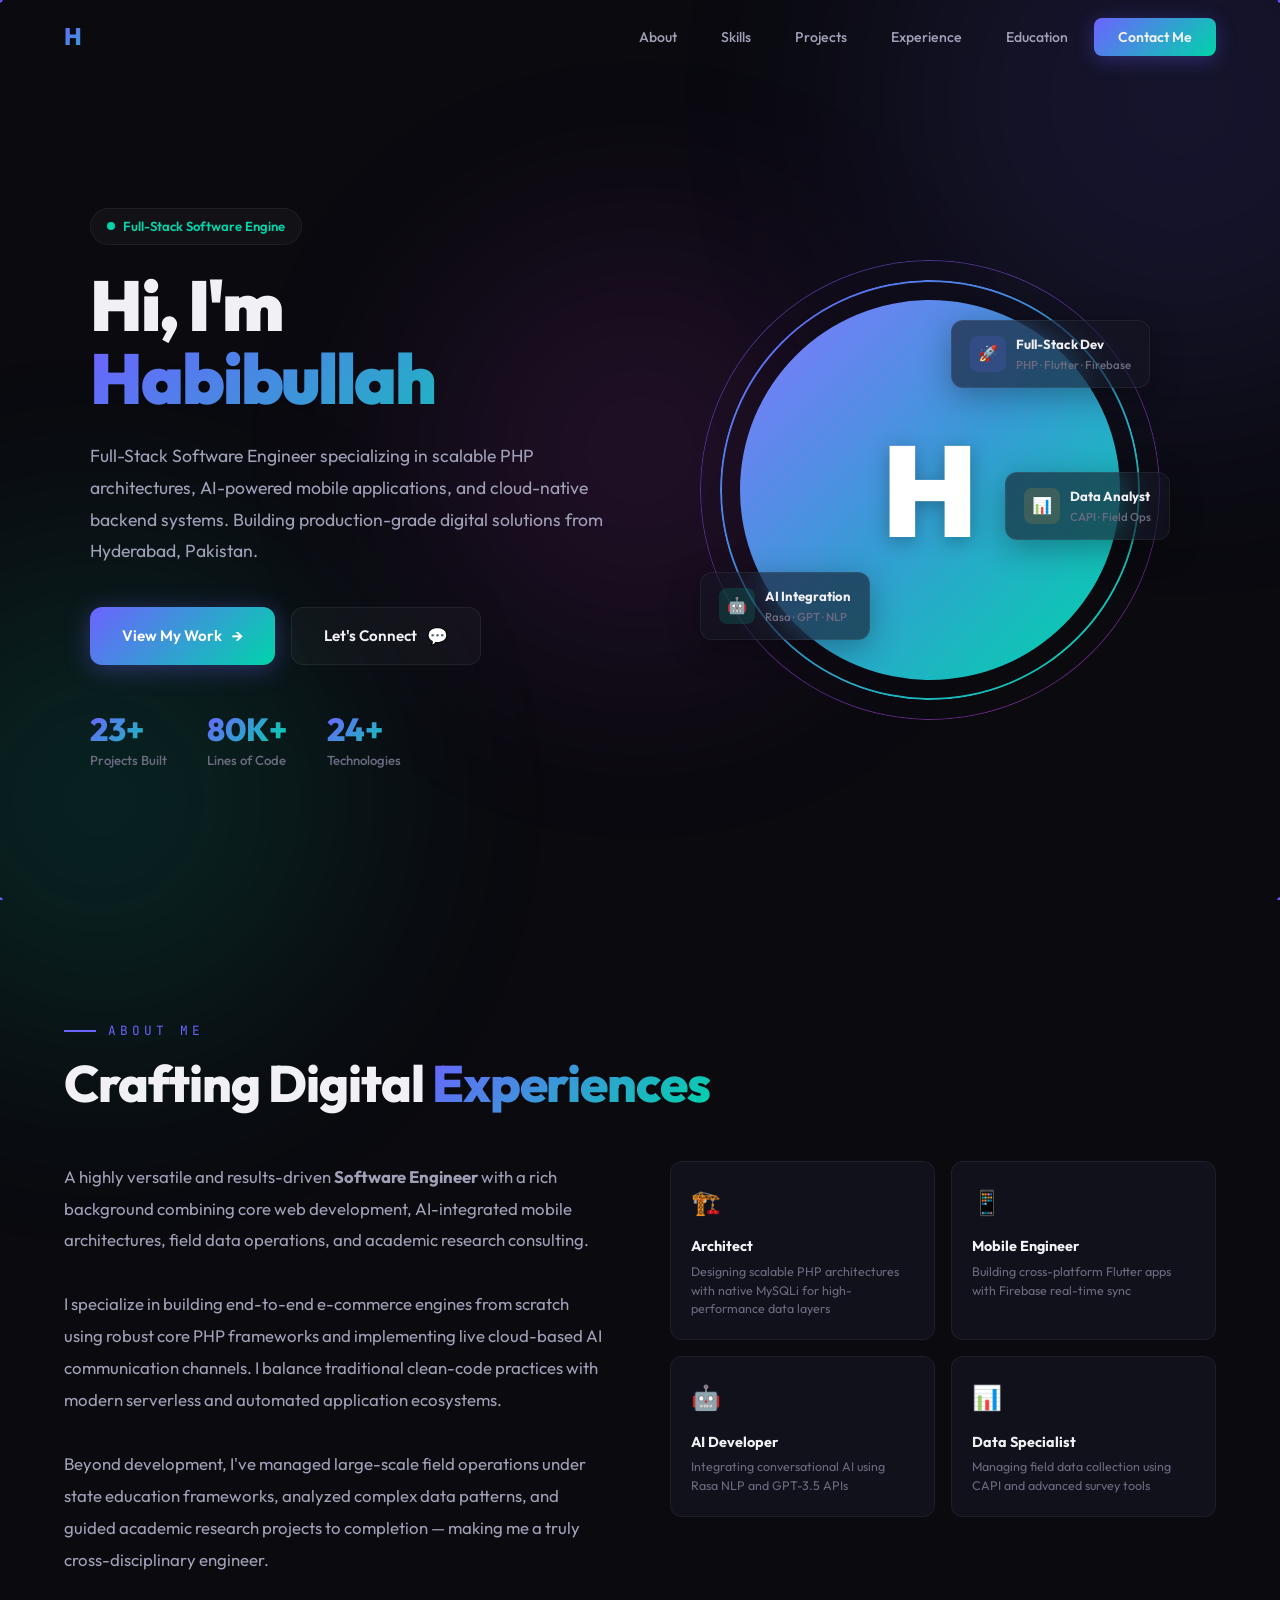
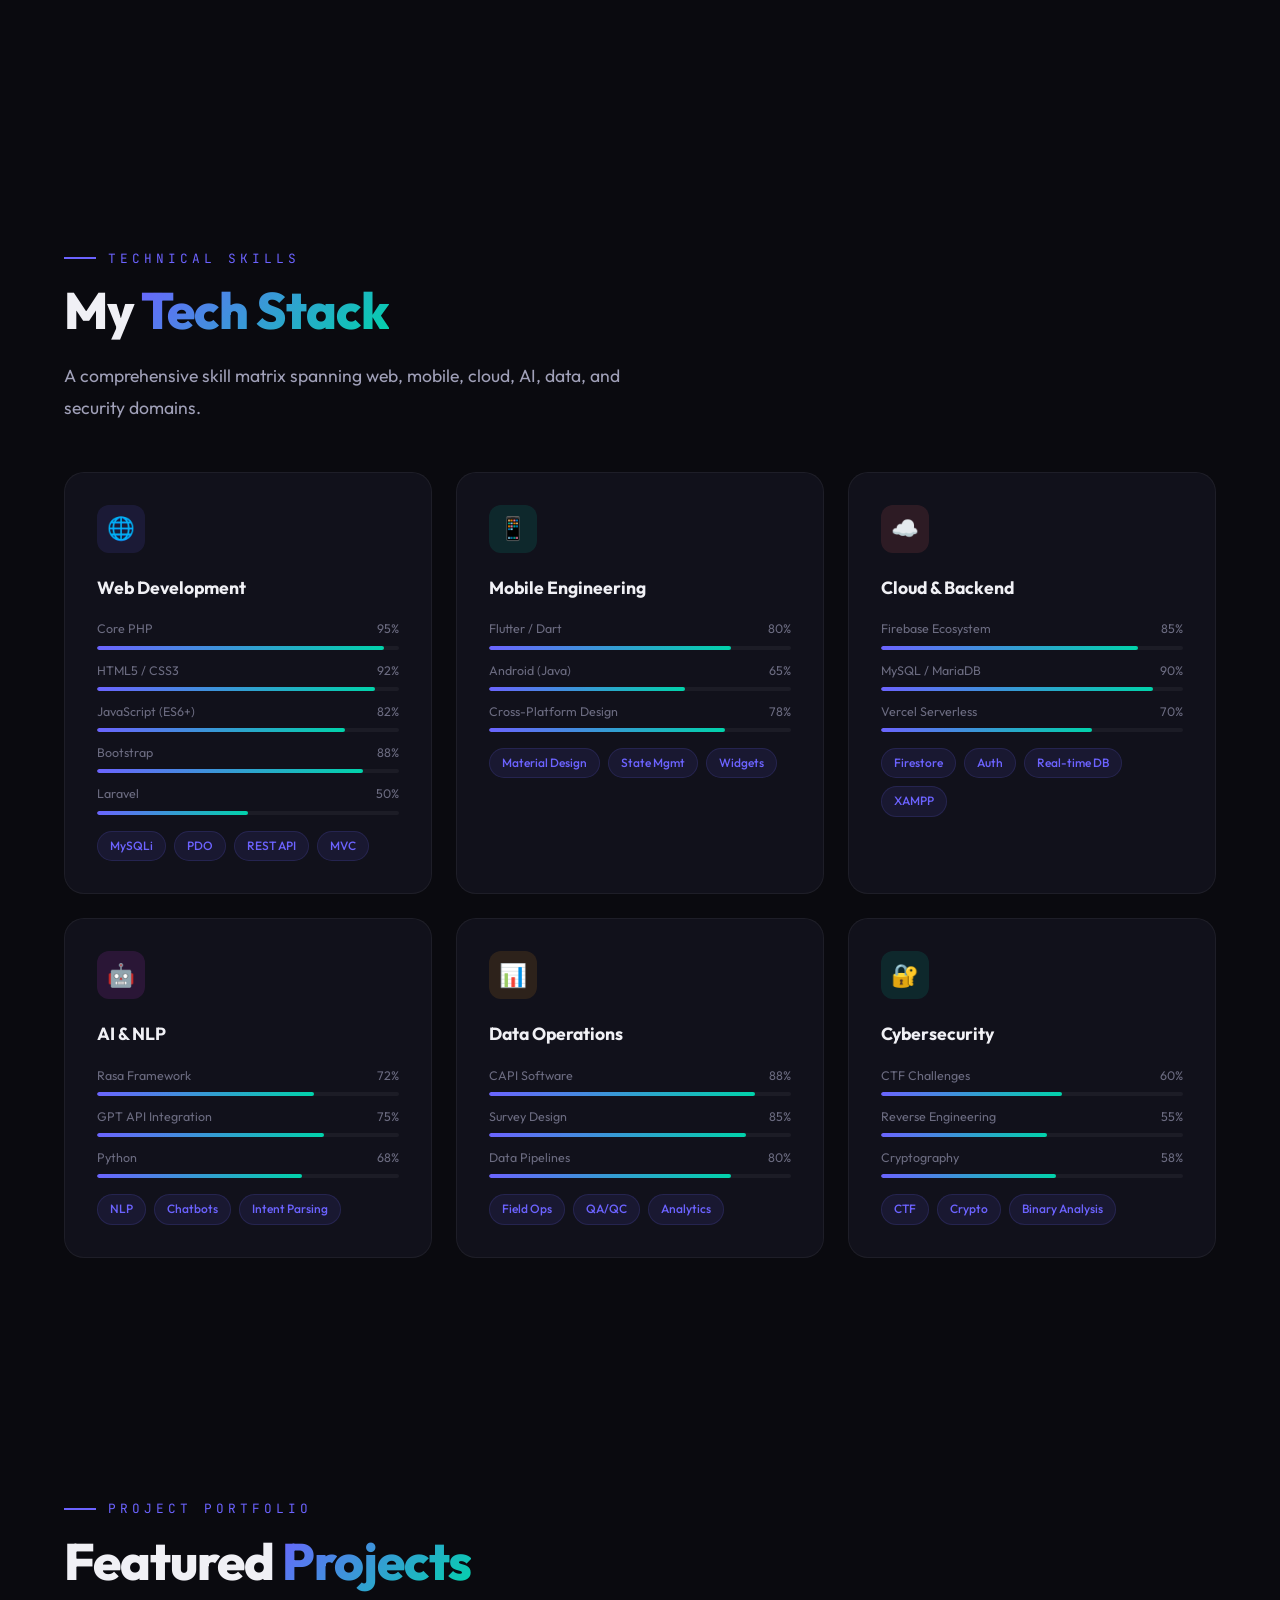
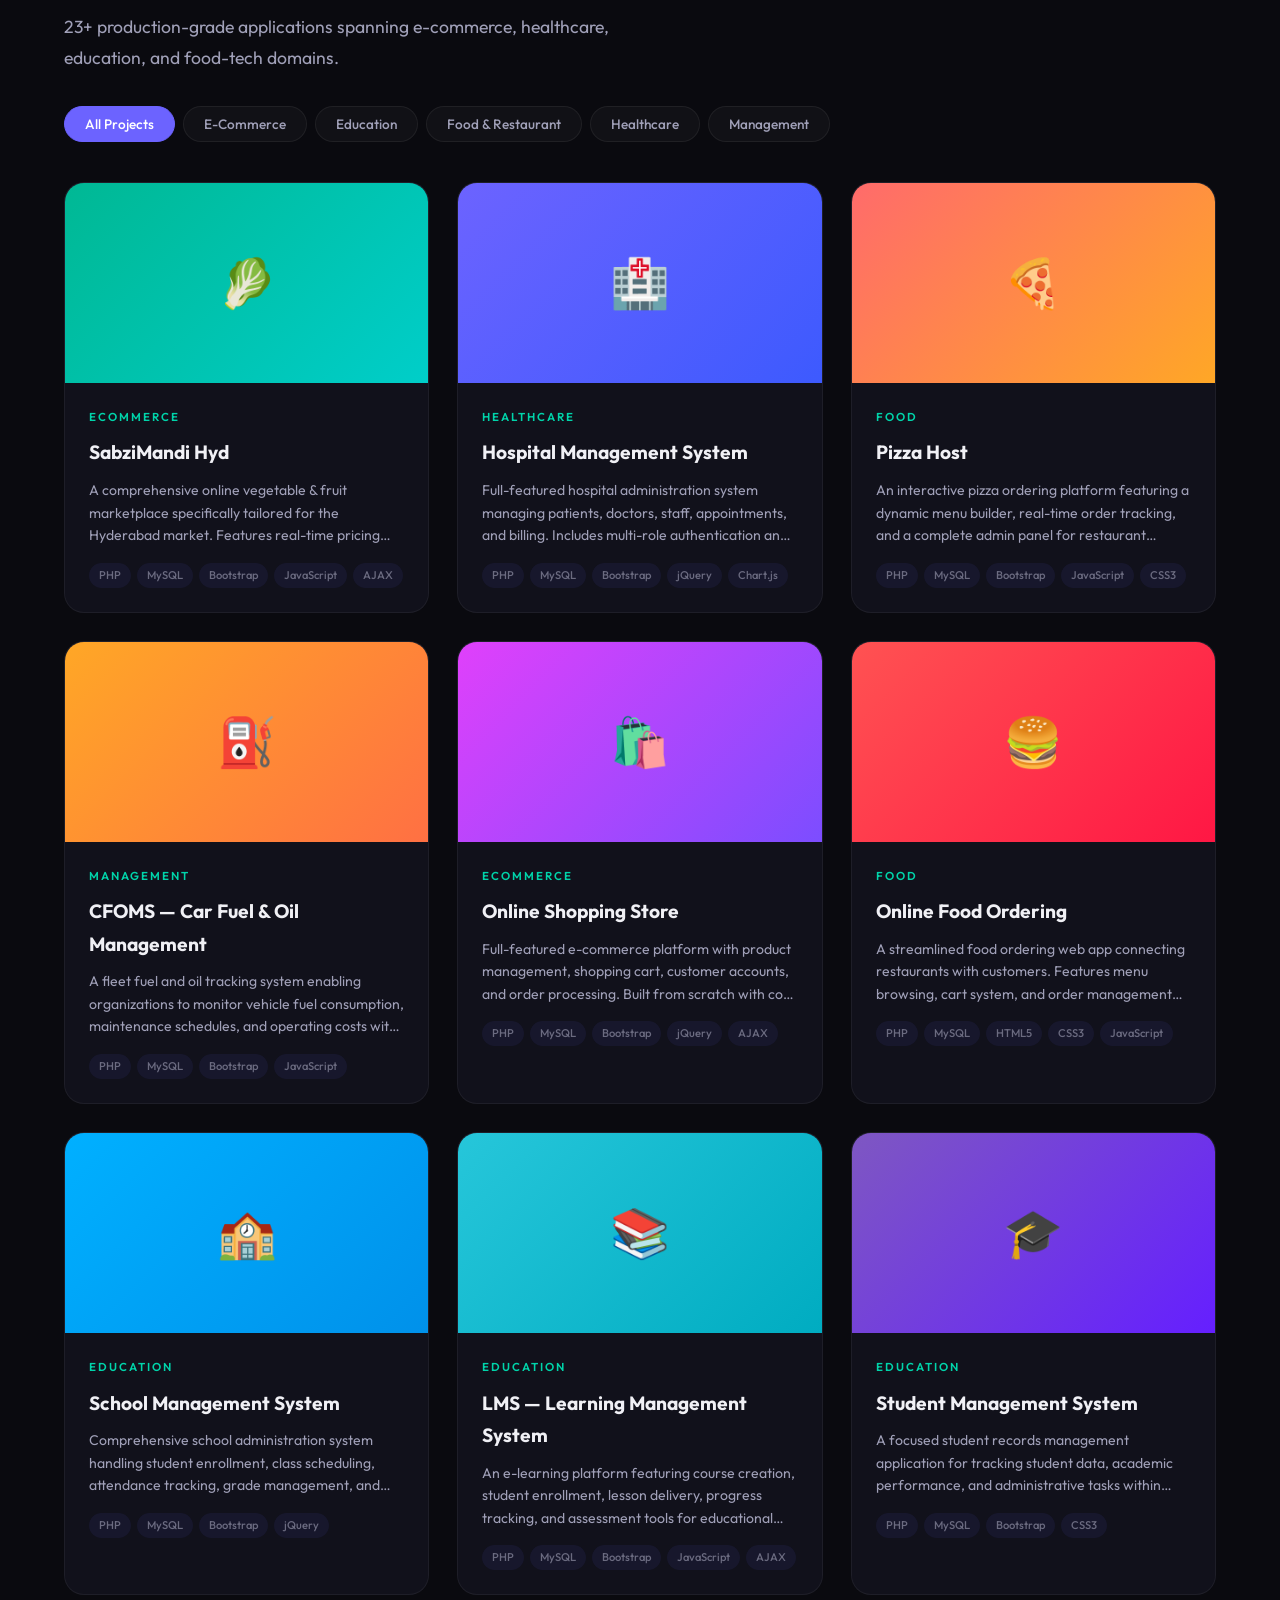
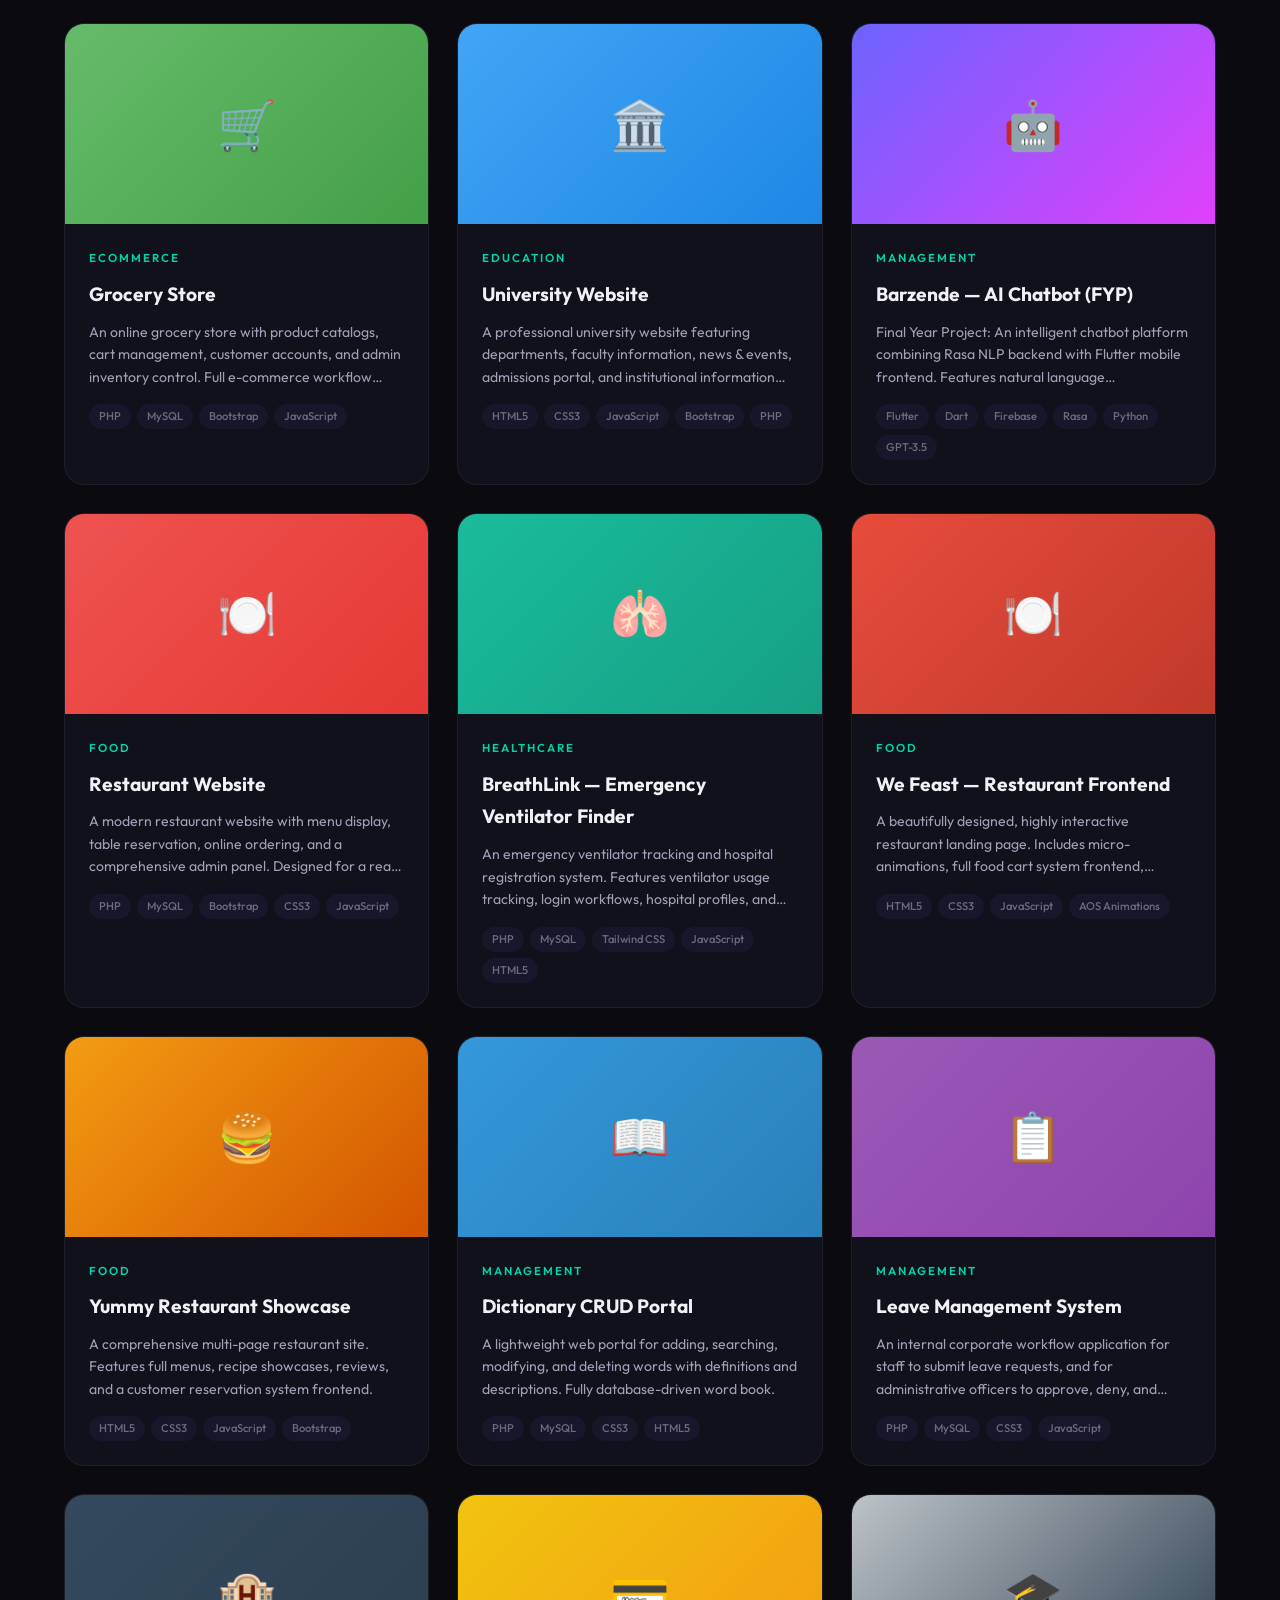
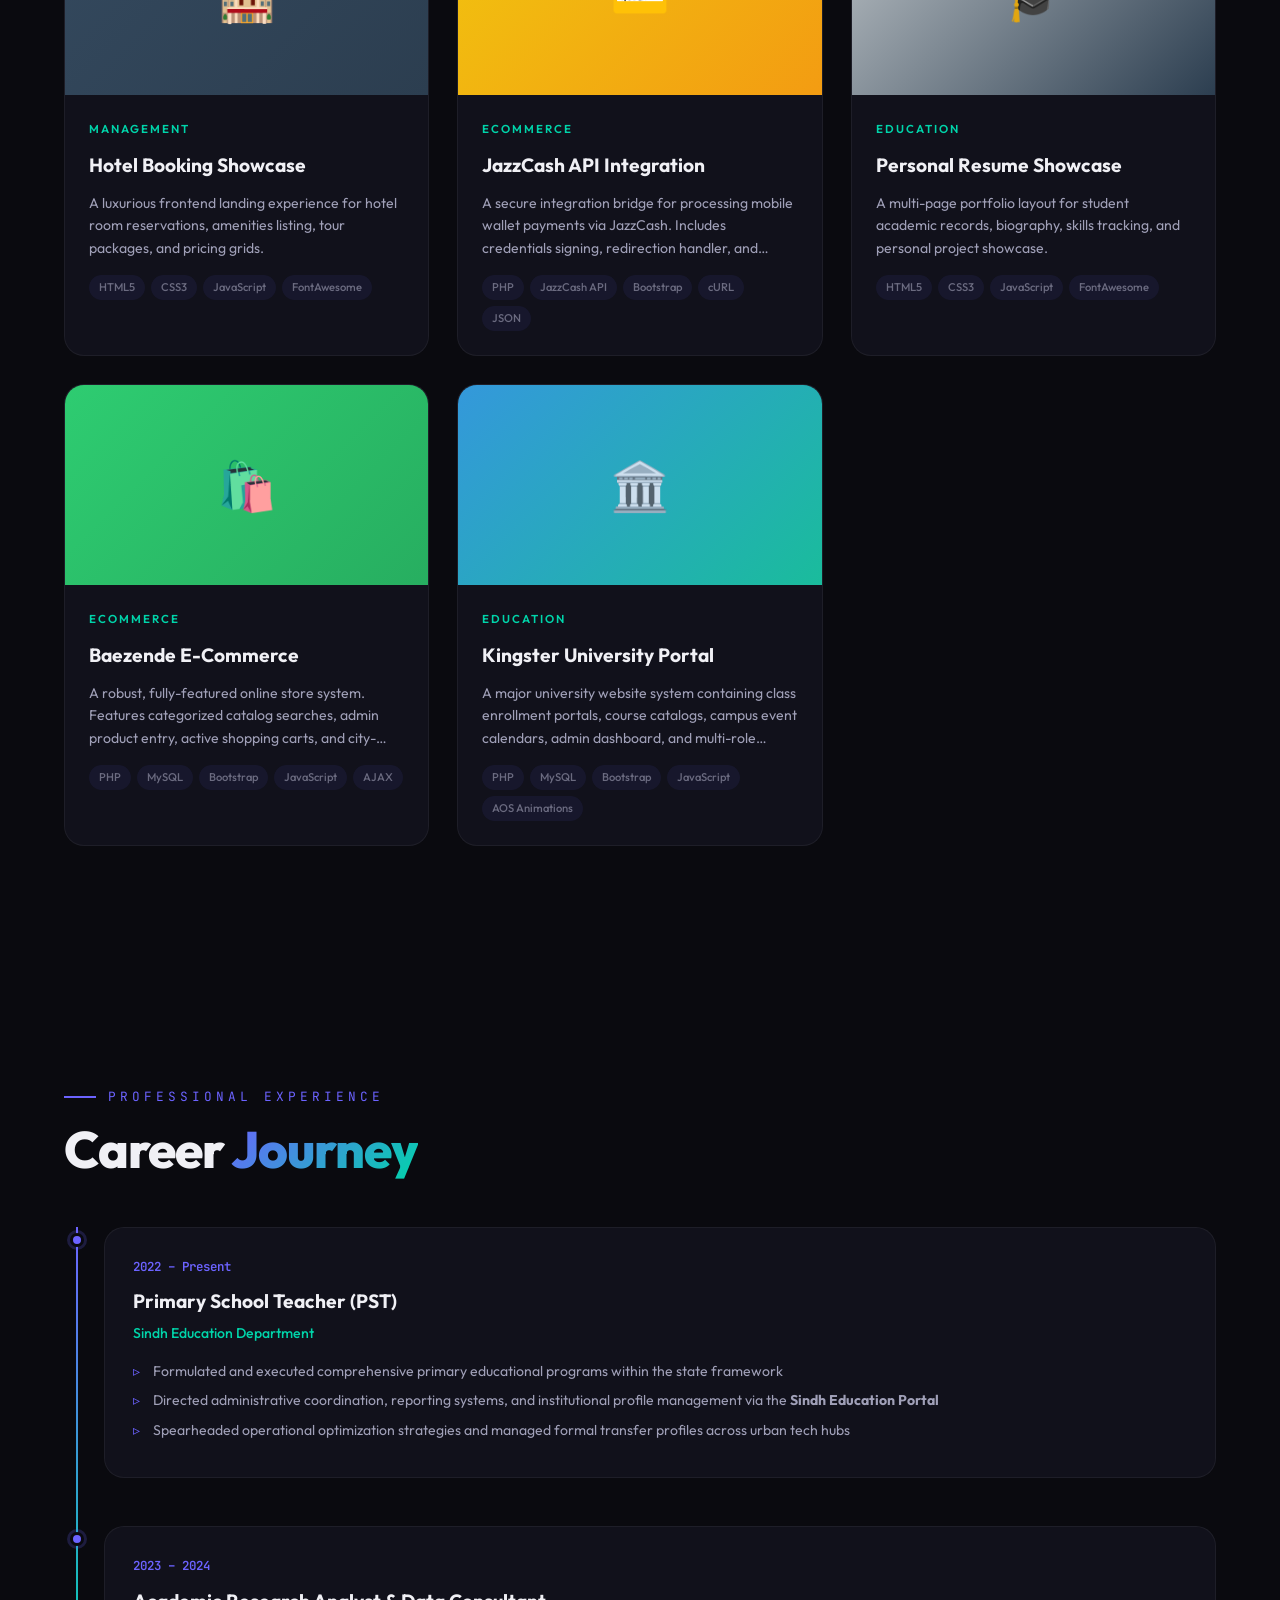
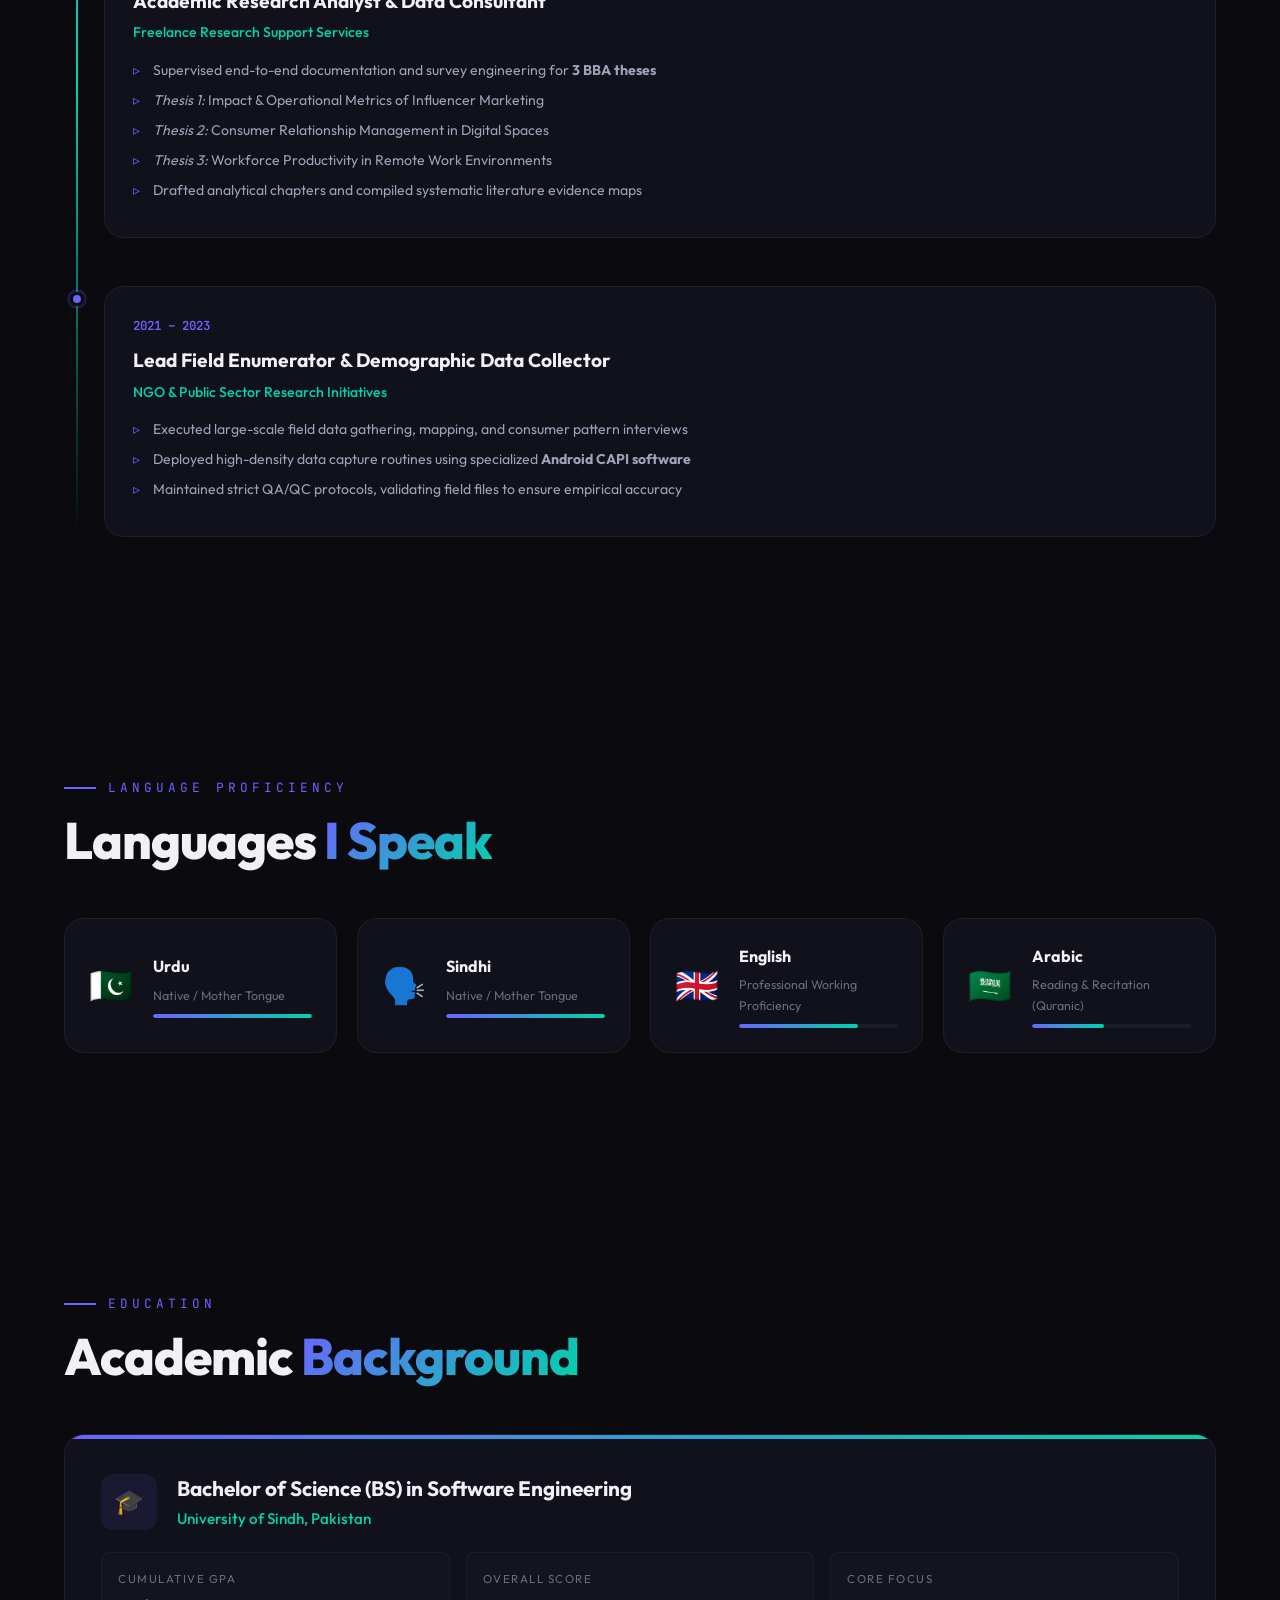
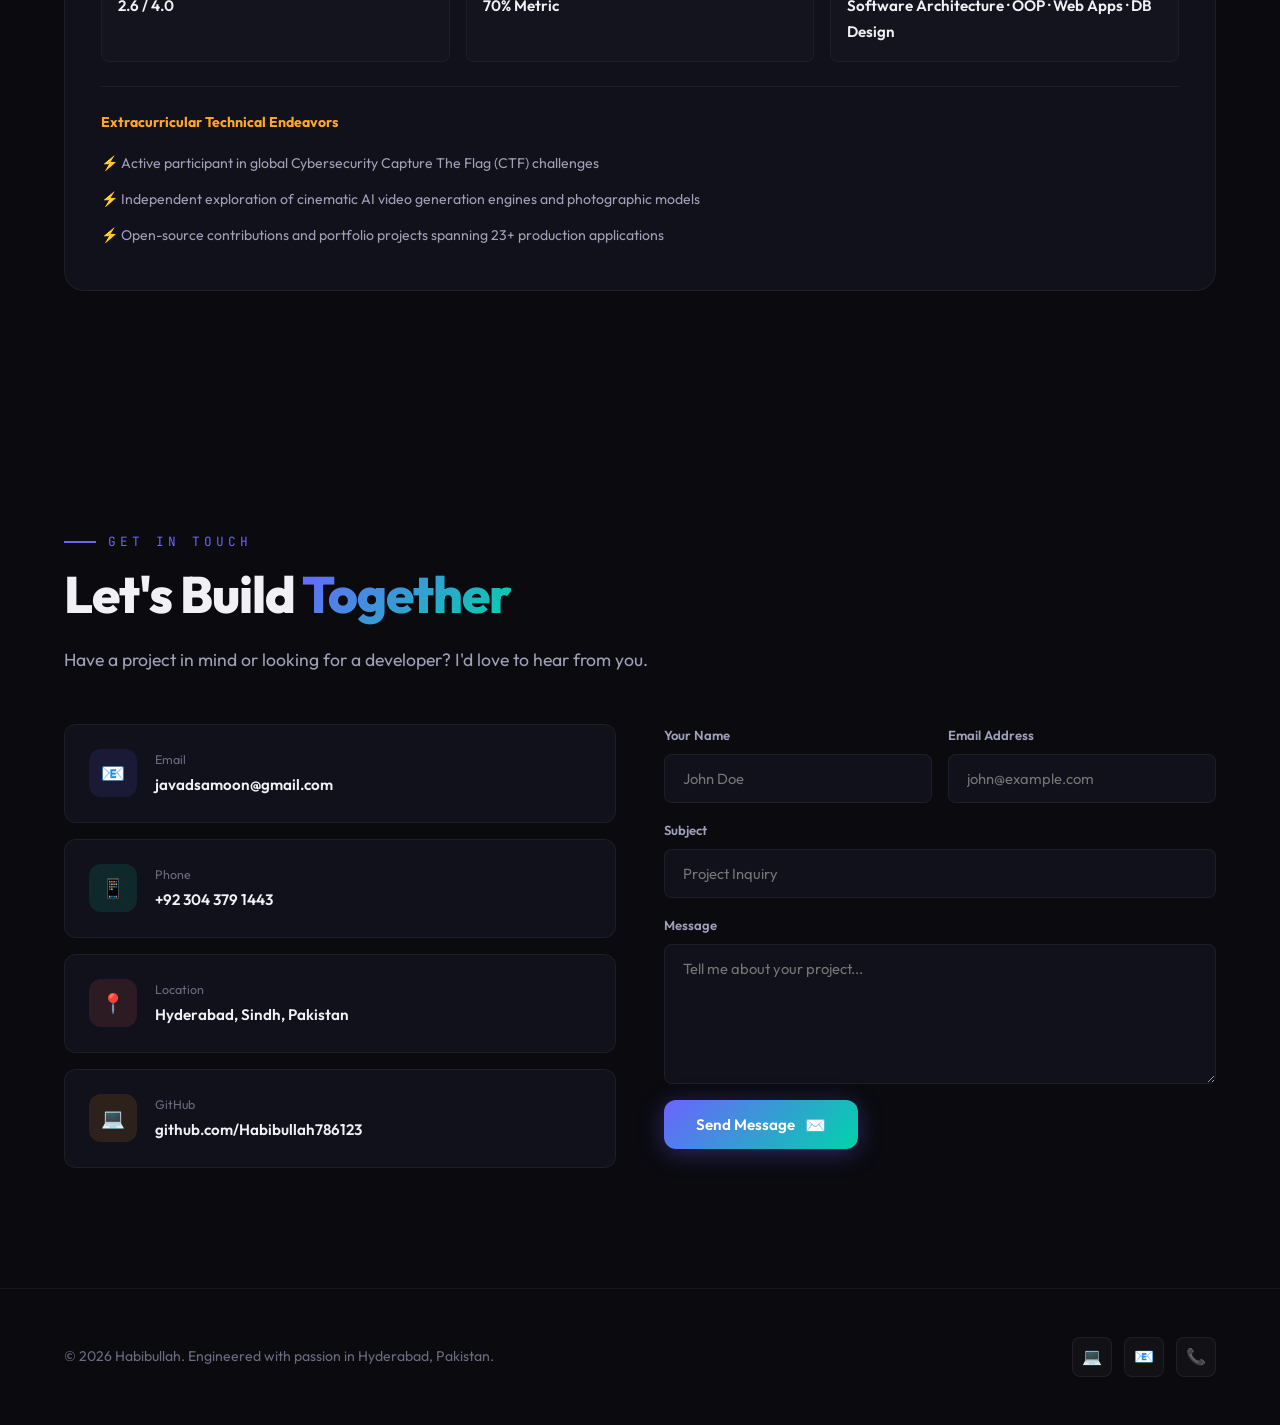
==== index.html @ 5453a405 "Initial commit of interactive developer portfolio website" ====
<!DOCTYPE html>
<html lang="en">
<head>
    <meta charset="UTF-8">
    <meta name="viewport" content="width=device-width, initial-scale=1.0">
    <meta name="description" content="Habibullah — Full-Stack Software Engineer, AI Mobile Developer, and Data Operations Specialist. Portfolio showcasing 23+ production projects.">
    <title>Habibullah — Full-Stack Software Engineer & AI Developer</title>
    <link rel="stylesheet" href="style.css">
    <link rel="icon" type="image/svg+xml" href="data:image/svg+xml,<svg xmlns='http://www.w3.org/2000/svg' viewBox='0 0 100 100'><text y='.9em' font-size='90'>⚡</text></svg>">
</head>
<body>

<!-- ── Background Effects ── -->
<canvas id="particles-canvas"></canvas>
<div class="bg-gradient-orb orb-1"></div>
<div class="bg-gradient-orb orb-2"></div>
<div class="bg-gradient-orb orb-3"></div>

<!-- ── Navigation ── -->
<nav class="navbar" id="navbar">
  <div class="container">
    <a href="#hero" class="nav-logo">H<span>.dev</span></a>
    <ul class="nav-links" id="navLinks">
      <li><a href="#about" class="active">About</a></li>
      <li><a href="#skills">Skills</a></li>
      <li><a href="#projects">Projects</a></li>
      <li><a href="#experience">Experience</a></li>
      <li><a href="#education">Education</a></li>
      <li><a href="#contact" class="nav-cta">Contact Me</a></li>
    </ul>
    <div class="nav-toggle" id="navToggle" aria-label="Toggle navigation">
      <span></span><span></span><span></span>
    </div>
  </div>
</nav>

<!-- ══════════════════════════════════════════════
     HERO SECTION
     ══════════════════════════════════════════════ -->
<section class="hero" id="hero">
  <div class="container">
    <div class="hero-content">
      <div class="hero-badge">
        <span class="pulse"></span>
        Available for opportunities
      </div>
      <h1 class="hero-title">
        <span class="line">Hi, I'm</span>
        <span class="line gradient-text">Habibullah</span>
      </h1>
      <p class="hero-description">
        Full-Stack Software Engineer specializing in scalable PHP architectures, AI-powered mobile applications, and cloud-native backend systems. Building production-grade digital solutions from Hyderabad, Pakistan.
      </p>
      <div class="hero-actions">
        <a href="#projects" class="btn btn-primary">
          View My Work <span class="btn-icon">→</span>
        </a>
        <a href="#contact" class="btn btn-secondary">
          Let's Connect <span class="btn-icon">💬</span>
        </a>
      </div>
      <div class="hero-stats">
        <div class="stat-item">
          <div class="stat-number" id="statProjects">0</div>
          <div class="stat-label">Projects Built</div>
        </div>
        <div class="stat-item">
          <div class="stat-number" id="statLOC">0</div>
          <div class="stat-label">Lines of Code</div>
        </div>
        <div class="stat-item">
          <div class="stat-number" id="statTech">0</div>
          <div class="stat-label">Technologies</div>
        </div>
      </div>
    </div>
    <div class="hero-visual">
      <div class="hero-avatar-wrapper">
        <div class="hero-avatar-ring"></div>
        <div class="hero-avatar-ring-2"></div>
        <div class="hero-avatar">H</div>
        <!-- Floating Cards -->
        <div class="hero-floating-card card-top-right">
          <div class="floating-card-icon" style="background: rgba(108,99,255,0.15);">🚀</div>
          <div>
            <div style="font-weight: 700;">Full-Stack Dev</div>
            <div style="font-size: 0.72rem; color: var(--text-muted);">PHP · Flutter · Firebase</div>
          </div>
        </div>
        <div class="hero-floating-card card-bottom-left">
          <div class="floating-card-icon" style="background: rgba(0,212,170,0.15);">🤖</div>
          <div>
            <div style="font-weight: 700;">AI Integration</div>
            <div style="font-size: 0.72rem; color: var(--text-muted);">Rasa · GPT · NLP</div>
          </div>
        </div>
        <div class="hero-floating-card card-mid-right">
          <div class="floating-card-icon" style="background: rgba(255,167,38,0.15);">📊</div>
          <div>
            <div style="font-weight: 700;">Data Analyst</div>
            <div style="font-size: 0.72rem; color: var(--text-muted);">CAPI · Field Ops</div>
          </div>
        </div>
      </div>
    </div>
  </div>
</section>

<!-- ══════════════════════════════════════════════
     ABOUT SECTION
     ══════════════════════════════════════════════ -->
<section class="section" id="about">
  <div class="container">
    <div class="reveal">
      <div class="section-label">About Me</div>
      <h2 class="section-title">Crafting Digital <span class="gradient-text">Experiences</span></h2>
    </div>
    <div class="about-grid">
      <div class="reveal">
        <p class="about-text">
          A highly versatile and results-driven <strong>Software Engineer</strong> with a rich background combining core web development, AI-integrated mobile architectures, field data operations, and academic research consulting.
        </p>
        <p class="about-text">
          I specialize in building end-to-end e-commerce engines from scratch using robust core PHP frameworks and implementing live cloud-based AI communication channels. I balance traditional clean-code practices with modern serverless and automated application ecosystems.
        </p>
        <p class="about-text">
          Beyond development, I've managed large-scale field operations under state education frameworks, analyzed complex data patterns, and guided academic research projects to completion — making me a truly cross-disciplinary engineer.
        </p>
      </div>
      <div class="about-highlights reveal">
        <div class="highlight-card">
          <div class="highlight-icon">🏗️</div>
          <div class="highlight-title">Architect</div>
          <div class="highlight-desc">Designing scalable PHP architectures with native MySQLi for high-performance data layers</div>
        </div>
        <div class="highlight-card">
          <div class="highlight-icon">📱</div>
          <div class="highlight-title">Mobile Engineer</div>
          <div class="highlight-desc">Building cross-platform Flutter apps with Firebase real-time sync</div>
        </div>
        <div class="highlight-card">
          <div class="highlight-icon">🤖</div>
          <div class="highlight-title">AI Developer</div>
          <div class="highlight-desc">Integrating conversational AI using Rasa NLP and GPT-3.5 APIs</div>
        </div>
        <div class="highlight-card">
          <div class="highlight-icon">📊</div>
          <div class="highlight-title">Data Specialist</div>
          <div class="highlight-desc">Managing field data collection using CAPI and advanced survey tools</div>
        </div>
      </div>
    </div>
  </div>
</section>

<!-- ══════════════════════════════════════════════
     SKILLS SECTION
     ══════════════════════════════════════════════ -->
<section class="section" id="skills">
  <div class="container">
    <div class="reveal">
      <div class="section-label">Technical Skills</div>
      <h2 class="section-title">My <span class="gradient-text">Tech Stack</span></h2>
      <p class="section-subtitle">A comprehensive skill matrix spanning web, mobile, cloud, AI, data, and security domains.</p>
    </div>
    <div class="skills-grid">
      <!-- Skill Card 1 -->
      <div class="skill-card reveal">
        <div class="skill-card-icon" style="background: rgba(108,99,255,0.12);">🌐</div>
        <div class="skill-card-title">Web Development</div>
        <div class="skill-bar-wrapper">
          <div class="skill-bar-label"><span>Core PHP</span><span>95%</span></div>
          <div class="skill-bar"><div class="skill-bar-fill" data-width="95%"></div></div>
          <div class="skill-bar-label"><span>HTML5 / CSS3</span><span>92%</span></div>
          <div class="skill-bar"><div class="skill-bar-fill" data-width="92%"></div></div>
          <div class="skill-bar-label"><span>JavaScript (ES6+)</span><span>82%</span></div>
          <div class="skill-bar"><div class="skill-bar-fill" data-width="82%"></div></div>
          <div class="skill-bar-label"><span>Bootstrap</span><span>88%</span></div>
          <div class="skill-bar"><div class="skill-bar-fill" data-width="88%"></div></div>
          <div class="skill-bar-label"><span>Laravel</span><span>50%</span></div>
          <div class="skill-bar"><div class="skill-bar-fill" data-width="50%"></div></div>
        </div>
        <div class="skill-tags">
          <span class="skill-tag">MySQLi</span>
          <span class="skill-tag">PDO</span>
          <span class="skill-tag">REST API</span>
          <span class="skill-tag">MVC</span>
        </div>
      </div>
      <!-- Skill Card 2 -->
      <div class="skill-card reveal">
        <div class="skill-card-icon" style="background: rgba(0,212,170,0.12);">📱</div>
        <div class="skill-card-title">Mobile Engineering</div>
        <div class="skill-bar-wrapper">
          <div class="skill-bar-label"><span>Flutter / Dart</span><span>80%</span></div>
          <div class="skill-bar"><div class="skill-bar-fill" data-width="80%"></div></div>
          <div class="skill-bar-label"><span>Android (Java)</span><span>65%</span></div>
          <div class="skill-bar"><div class="skill-bar-fill" data-width="65%"></div></div>
          <div class="skill-bar-label"><span>Cross-Platform Design</span><span>78%</span></div>
          <div class="skill-bar"><div class="skill-bar-fill" data-width="78%"></div></div>
        </div>
        <div class="skill-tags">
          <span class="skill-tag">Material Design</span>
          <span class="skill-tag">State Mgmt</span>
          <span class="skill-tag">Widgets</span>
        </div>
      </div>
      <!-- Skill Card 3 -->
      <div class="skill-card reveal">
        <div class="skill-card-icon" style="background: rgba(255,107,107,0.12);">☁️</div>
        <div class="skill-card-title">Cloud & Backend</div>
        <div class="skill-bar-wrapper">
          <div class="skill-bar-label"><span>Firebase Ecosystem</span><span>85%</span></div>
          <div class="skill-bar"><div class="skill-bar-fill" data-width="85%"></div></div>
          <div class="skill-bar-label"><span>MySQL / MariaDB</span><span>90%</span></div>
          <div class="skill-bar"><div class="skill-bar-fill" data-width="90%"></div></div>
          <div class="skill-bar-label"><span>Vercel Serverless</span><span>70%</span></div>
          <div class="skill-bar"><div class="skill-bar-fill" data-width="70%"></div></div>
        </div>
        <div class="skill-tags">
          <span class="skill-tag">Firestore</span>
          <span class="skill-tag">Auth</span>
          <span class="skill-tag">Real-time DB</span>
          <span class="skill-tag">XAMPP</span>
        </div>
      </div>
      <!-- Skill Card 4 -->
      <div class="skill-card reveal">
        <div class="skill-card-icon" style="background: rgba(224,64,251,0.12);">🤖</div>
        <div class="skill-card-title">AI & NLP</div>
        <div class="skill-bar-wrapper">
          <div class="skill-bar-label"><span>Rasa Framework</span><span>72%</span></div>
          <div class="skill-bar"><div class="skill-bar-fill" data-width="72%"></div></div>
          <div class="skill-bar-label"><span>GPT API Integration</span><span>75%</span></div>
          <div class="skill-bar"><div class="skill-bar-fill" data-width="75%"></div></div>
          <div class="skill-bar-label"><span>Python</span><span>68%</span></div>
          <div class="skill-bar"><div class="skill-bar-fill" data-width="68%"></div></div>
        </div>
        <div class="skill-tags">
          <span class="skill-tag">NLP</span>
          <span class="skill-tag">Chatbots</span>
          <span class="skill-tag">Intent Parsing</span>
        </div>
      </div>
      <!-- Skill Card 5 -->
      <div class="skill-card reveal">
        <div class="skill-card-icon" style="background: rgba(255,167,38,0.12);">📊</div>
        <div class="skill-card-title">Data Operations</div>
        <div class="skill-bar-wrapper">
          <div class="skill-bar-label"><span>CAPI Software</span><span>88%</span></div>
          <div class="skill-bar"><div class="skill-bar-fill" data-width="88%"></div></div>
          <div class="skill-bar-label"><span>Survey Design</span><span>85%</span></div>
          <div class="skill-bar"><div class="skill-bar-fill" data-width="85%"></div></div>
          <div class="skill-bar-label"><span>Data Pipelines</span><span>80%</span></div>
          <div class="skill-bar"><div class="skill-bar-fill" data-width="80%"></div></div>
        </div>
        <div class="skill-tags">
          <span class="skill-tag">Field Ops</span>
          <span class="skill-tag">QA/QC</span>
          <span class="skill-tag">Analytics</span>
        </div>
      </div>
      <!-- Skill Card 6 -->
      <div class="skill-card reveal">
        <div class="skill-card-icon" style="background: rgba(0,212,170,0.12);">🔐</div>
        <div class="skill-card-title">Cybersecurity</div>
        <div class="skill-bar-wrapper">
          <div class="skill-bar-label"><span>CTF Challenges</span><span>60%</span></div>
          <div class="skill-bar"><div class="skill-bar-fill" data-width="60%"></div></div>
          <div class="skill-bar-label"><span>Reverse Engineering</span><span>55%</span></div>
          <div class="skill-bar"><div class="skill-bar-fill" data-width="55%"></div></div>
          <div class="skill-bar-label"><span>Cryptography</span><span>58%</span></div>
          <div class="skill-bar"><div class="skill-bar-fill" data-width="58%"></div></div>
        </div>
        <div class="skill-tags">
          <span class="skill-tag">CTF</span>
          <span class="skill-tag">Crypto</span>
          <span class="skill-tag">Binary Analysis</span>
        </div>
      </div>
    </div>
  </div>
</section>

<!-- ══════════════════════════════════════════════
     PROJECTS SECTION
     ══════════════════════════════════════════════ -->
<section class="section" id="projects">
  <div class="container">
    <div class="reveal">
      <div class="section-label">Project Portfolio</div>
      <h2 class="section-title">Featured <span class="gradient-text">Projects</span></h2>
      <p class="section-subtitle">23+ production-grade applications spanning e-commerce, healthcare, education, and food-tech domains.</p>
    </div>
    <div class="projects-filter reveal">
      <button class="filter-btn active" data-filter="all">All Projects</button>
      <button class="filter-btn" data-filter="ecommerce">E-Commerce</button>
      <button class="filter-btn" data-filter="education">Education</button>
      <button class="filter-btn" data-filter="food">Food & Restaurant</button>
      <button class="filter-btn" data-filter="healthcare">Healthcare</button>
      <button class="filter-btn" data-filter="management">Management</button>
    </div>
    <div class="projects-grid" id="projectsGrid">
      <!-- Projects are injected by JS -->
    </div>
  </div>
</section>

<!-- ══════════════════════════════════════════════
     EXPERIENCE SECTION
     ══════════════════════════════════════════════ -->
<section class="section" id="experience">
  <div class="container">
    <div class="reveal">
      <div class="section-label">Professional Experience</div>
      <h2 class="section-title">Career <span class="gradient-text">Journey</span></h2>
    </div>
    <div class="timeline reveal">
      <div class="timeline-item">
        <div class="timeline-dot"></div>
        <div class="timeline-card">
          <div class="timeline-date">2022 – Present</div>
          <div class="timeline-title">Primary School Teacher (PST)</div>
          <div class="timeline-company">Sindh Education Department</div>
          <div class="timeline-desc">
            <ul>
              <li>Formulated and executed comprehensive primary educational programs within the state framework</li>
              <li>Directed administrative coordination, reporting systems, and institutional profile management via the <strong>Sindh Education Portal</strong></li>
              <li>Spearheaded operational optimization strategies and managed formal transfer profiles across urban tech hubs</li>
            </ul>
          </div>
        </div>
      </div>
      <div class="timeline-item">
        <div class="timeline-dot"></div>
        <div class="timeline-card">
          <div class="timeline-date">2023 – 2024</div>
          <div class="timeline-title">Academic Research Analyst & Data Consultant</div>
          <div class="timeline-company">Freelance Research Support Services</div>
          <div class="timeline-desc">
            <ul>
              <li>Supervised end-to-end documentation and survey engineering for <strong>3 BBA theses</strong></li>
              <li><em>Thesis 1:</em> Impact & Operational Metrics of Influencer Marketing</li>
              <li><em>Thesis 2:</em> Consumer Relationship Management in Digital Spaces</li>
              <li><em>Thesis 3:</em> Workforce Productivity in Remote Work Environments</li>
              <li>Drafted analytical chapters and compiled systematic literature evidence maps</li>
            </ul>
          </div>
        </div>
      </div>
      <div class="timeline-item">
        <div class="timeline-dot"></div>
        <div class="timeline-card">
          <div class="timeline-date">2021 – 2023</div>
          <div class="timeline-title">Lead Field Enumerator & Demographic Data Collector</div>
          <div class="timeline-company">NGO & Public Sector Research Initiatives</div>
          <div class="timeline-desc">
            <ul>
              <li>Executed large-scale field data gathering, mapping, and consumer pattern interviews</li>
              <li>Deployed high-density data capture routines using specialized <strong>Android CAPI software</strong></li>
              <li>Maintained strict QA/QC protocols, validating field files to ensure empirical accuracy</li>
            </ul>
          </div>
        </div>
      </div>
    </div>
  </div>
</section>

<!-- ══════════════════════════════════════════════
     LANGUAGES SECTION
     ══════════════════════════════════════════════ -->
<section class="section" id="languages">
  <div class="container">
    <div class="reveal">
      <div class="section-label">Language Proficiency</div>
      <h2 class="section-title">Languages <span class="gradient-text">I Speak</span></h2>
    </div>
    <div class="languages-grid reveal">
      <div class="language-card">
        <div class="lang-flag">🇵🇰</div>
        <div class="lang-info">
          <div class="lang-name">Urdu</div>
          <div class="lang-level">Native / Mother Tongue</div>
          <div class="lang-bar"><div class="lang-bar-fill" data-width="100%"></div></div>
        </div>
      </div>
      <div class="language-card">
        <div class="lang-flag">🗣️</div>
        <div class="lang-info">
          <div class="lang-name">Sindhi</div>
          <div class="lang-level">Native / Mother Tongue</div>
          <div class="lang-bar"><div class="lang-bar-fill" data-width="100%"></div></div>
        </div>
      </div>
      <div class="language-card">
        <div class="lang-flag">🇬🇧</div>
        <div class="lang-info">
          <div class="lang-name">English</div>
          <div class="lang-level">Professional Working Proficiency</div>
          <div class="lang-bar"><div class="lang-bar-fill" data-width="75%"></div></div>
        </div>
      </div>
      <div class="language-card">
        <div class="lang-flag">🇸🇦</div>
        <div class="lang-info">
          <div class="lang-name">Arabic</div>
          <div class="lang-level">Reading & Recitation (Quranic)</div>
          <div class="lang-bar"><div class="lang-bar-fill" data-width="45%"></div></div>
        </div>
      </div>
    </div>
  </div>
</section>

<!-- ══════════════════════════════════════════════
     EDUCATION SECTION
     ══════════════════════════════════════════════ -->
<section class="section" id="education">
  <div class="container">
    <div class="reveal">
      <div class="section-label">Education</div>
      <h2 class="section-title">Academic <span class="gradient-text">Background</span></h2>
    </div>
    <div class="education-card reveal">
      <div class="edu-header">
        <div class="edu-icon">🎓</div>
        <div>
          <div class="edu-degree">Bachelor of Science (BS) in Software Engineering</div>
          <div class="edu-school">University of Sindh, Pakistan</div>
        </div>
      </div>
      <div class="edu-details">
        <div class="edu-detail">
          <div class="edu-detail-label">Cumulative GPA</div>
          <div class="edu-detail-value">2.6 / 4.0</div>
        </div>
        <div class="edu-detail">
          <div class="edu-detail-label">Overall Score</div>
          <div class="edu-detail-value">70% Metric</div>
        </div>
        <div class="edu-detail">
          <div class="edu-detail-label">Core Focus</div>
          <div class="edu-detail-value">Software Architecture · OOP · Web Apps · DB Design</div>
        </div>
      </div>
      <div class="edu-extras">
        <div class="edu-extras-title">Extracurricular Technical Endeavors</div>
        <ul>
          <li>Active participant in global Cybersecurity Capture The Flag (CTF) challenges</li>
          <li>Independent exploration of cinematic AI video generation engines and photographic models</li>
          <li>Open-source contributions and portfolio projects spanning 23+ production applications</li>
        </ul>
      </div>
    </div>
  </div>
</section>

<!-- ══════════════════════════════════════════════
     CONTACT SECTION
     ══════════════════════════════════════════════ -->
<section class="section" id="contact">
  <div class="container">
    <div class="reveal">
      <div class="section-label">Get In Touch</div>
      <h2 class="section-title">Let's Build <span class="gradient-text">Together</span></h2>
      <p class="section-subtitle">Have a project in mind or looking for a developer? I'd love to hear from you.</p>
    </div>
    <div class="contact-grid">
      <div class="contact-info-cards reveal">
        <a href="mailto:javadsamoon@gmail.com" class="contact-card">
          <div class="contact-icon" style="background: rgba(108,99,255,0.12);">📧</div>
          <div>
            <div class="contact-label">Email</div>
            <div class="contact-value">javadsamoon@gmail.com</div>
          </div>
        </a>
        <a href="tel:+923043791443" class="contact-card">
          <div class="contact-icon" style="background: rgba(0,212,170,0.12);">📱</div>
          <div>
            <div class="contact-label">Phone</div>
            <div class="contact-value">+92 304 379 1443</div>
          </div>
        </a>
        <div class="contact-card">
          <div class="contact-icon" style="background: rgba(255,107,107,0.12);">📍</div>
          <div>
            <div class="contact-label">Location</div>
            <div class="contact-value">Hyderabad, Sindh, Pakistan</div>
          </div>
        </div>
        <a href="https://github.com/Habibullah786123" target="_blank" class="contact-card">
          <div class="contact-icon" style="background: rgba(255,167,38,0.12);">💻</div>
          <div>
            <div class="contact-label">GitHub</div>
            <div class="contact-value">github.com/Habibullah786123</div>
          </div>
        </a>
      </div>
      <form class="contact-form reveal" id="contactForm" onsubmit="handleFormSubmit(event)">
        <div class="form-row">
          <div class="form-group">
            <label for="contactName">Your Name</label>
            <input type="text" id="contactName" class="form-input" placeholder="John Doe" required>
          </div>
          <div class="form-group">
            <label for="contactEmail">Email Address</label>
            <input type="email" id="contactEmail" class="form-input" placeholder="john@example.com" required>
          </div>
        </div>
        <div class="form-group">
          <label for="contactSubject">Subject</label>
          <input type="text" id="contactSubject" class="form-input" placeholder="Project Inquiry">
        </div>
        <div class="form-group">
          <label for="contactMessage">Message</label>
          <textarea id="contactMessage" class="form-textarea" placeholder="Tell me about your project..." required></textarea>
        </div>
        <button type="submit" class="btn btn-primary" style="align-self: flex-start;">
          Send Message <span class="btn-icon">✉️</span>
        </button>
      </form>
    </div>
  </div>
</section>

<!-- ── Footer ── -->
<footer class="footer">
  <div class="container">
    <div class="footer-text">© 2026 Habibullah. Engineered with passion in Hyderabad, Pakistan.</div>
    <div class="footer-socials">
      <a href="https://github.com/Habibullah786123" target="_blank" class="footer-social" aria-label="GitHub">💻</a>
      <a href="mailto:javadsamoon@gmail.com" class="footer-social" aria-label="Email">📧</a>
      <a href="tel:+923043791443" class="footer-social" aria-label="Phone">📞</a>
    </div>
  </div>
</footer>

<!-- ── Back to Top ── -->
<button class="back-to-top" id="backToTop" aria-label="Back to top">↑</button>

<!-- ── Modal ── -->
<div class="modal-overlay" id="projectModal">
  <div class="modal">
    <div class="modal-header" id="modalHeader">
      <button class="modal-close" id="modalClose">✕</button>
    </div>
    <div class="modal-body" id="modalBody"></div>
  </div>
</div>

<script src="script.js"></script>
</body>
</html>
---- style.css ----
/* ═══════════════════════════════════════════════════════
   HABIBULLAH — Portfolio CSS
   Premium Dark Theme · Glassmorphism · Micro-Animations
   ═══════════════════════════════════════════════════════ */

@import url('https://fonts.googleapis.com/css2?family=Inter:wght@300;400;500;600;700;800;900&family=JetBrains+Mono:wght@400;500;600&family=Outfit:wght@300;400;500;600;700;800;900&display=swap');

/* ── CSS Custom Properties ── */
:root {
  --bg-primary: #0a0a0f;
  --bg-secondary: #12121a;
  --bg-tertiary: #1a1a2e;
  --bg-card: rgba(22, 22, 35, 0.6);
  --bg-glass: rgba(255, 255, 255, 0.03);
  --border-glass: rgba(255, 255, 255, 0.06);
  --text-primary: #f0f0f5;
  --text-secondary: #a0a0b8;
  --text-muted: #6b6b80;
  --accent-primary: #6c63ff;
  --accent-secondary: #00d4aa;
  --accent-tertiary: #ff6b6b;
  --accent-warm: #ffa726;
  --accent-pink: #e040fb;
  --gradient-primary: linear-gradient(135deg, #6c63ff 0%, #00d4aa 100%);
  --gradient-warm: linear-gradient(135deg, #ff6b6b 0%, #ffa726 100%);
  --gradient-cool: linear-gradient(135deg, #6c63ff 0%, #e040fb 100%);
  --gradient-bg: linear-gradient(180deg, #0a0a0f 0%, #12121a 50%, #0a0a0f 100%);
  --shadow-glow: 0 0 60px rgba(108, 99, 255, 0.15);
  --shadow-card: 0 8px 32px rgba(0, 0, 0, 0.3);
  --shadow-elevated: 0 20px 60px rgba(0, 0, 0, 0.5);
  --radius-sm: 8px;
  --radius-md: 12px;
  --radius-lg: 20px;
  --radius-xl: 28px;
  --radius-full: 50%;
  --transition-fast: 0.2s cubic-bezier(0.4, 0, 0.2, 1);
  --transition-smooth: 0.4s cubic-bezier(0.4, 0, 0.2, 1);
  --transition-spring: 0.6s cubic-bezier(0.34, 1.56, 0.64, 1);
  --font-primary: 'Outfit', sans-serif;
  --font-secondary: 'Inter', sans-serif;
  --font-mono: 'JetBrains Mono', monospace;
}

/* ── Reset & Base ── */
*, *::before, *::after {
  margin: 0;
  padding: 0;
  box-sizing: border-box;
}

html {
  scroll-behavior: smooth;
  scrollbar-width: thin;
  scrollbar-color: var(--accent-primary) var(--bg-secondary);
}

::-webkit-scrollbar {
  width: 6px;
}
::-webkit-scrollbar-track {
  background: var(--bg-secondary);
}
::-webkit-scrollbar-thumb {
  background: var(--accent-primary);
  border-radius: 3px;
}

body {
  font-family: var(--font-primary);
  background: var(--bg-primary);
  color: var(--text-primary);
  line-height: 1.7;
  overflow-x: hidden;
  -webkit-font-smoothing: antialiased;
  -moz-osx-font-smoothing: grayscale;
}

a {
  color: inherit;
  text-decoration: none;
}

img {
  max-width: 100%;
  display: block;
}

/* ── Utility ── */
.container {
  max-width: 1200px;
  margin: 0 auto;
  padding: 0 24px;
}

.section {
  padding: 120px 0;
  position: relative;
}

.section-label {
  font-family: var(--font-mono);
  font-size: 0.8rem;
  letter-spacing: 4px;
  text-transform: uppercase;
  color: var(--accent-primary);
  margin-bottom: 12px;
  display: flex;
  align-items: center;
  gap: 12px;
}

.section-label::before {
  content: '';
  width: 32px;
  height: 2px;
  background: var(--accent-primary);
  display: inline-block;
}

.section-title {
  font-size: clamp(2rem, 4vw, 3.2rem);
  font-weight: 800;
  line-height: 1.15;
  margin-bottom: 20px;
  letter-spacing: -0.02em;
}

.section-title .gradient-text {
  background: var(--gradient-primary);
  -webkit-background-clip: text;
  -webkit-text-fill-color: transparent;
  background-clip: text;
}

.section-subtitle {
  font-size: 1.1rem;
  color: var(--text-secondary);
  max-width: 600px;
  line-height: 1.8;
}

/* ── Animated Background ── */
#particles-canvas {
  position: fixed;
  top: 0;
  left: 0;
  width: 100%;
  height: 100%;
  z-index: 0;
  pointer-events: none;
}

.bg-gradient-orb {
  position: fixed;
  border-radius: 50%;
  filter: blur(120px);
  opacity: 0.12;
  z-index: 0;
  pointer-events: none;
}

.orb-1 {
  width: 600px;
  height: 600px;
  background: var(--accent-primary);
  top: -200px;
  right: -200px;
  animation: orbFloat1 20s ease-in-out infinite;
}

.orb-2 {
  width: 500px;
  height: 500px;
  background: var(--accent-secondary);
  bottom: -150px;
  left: -150px;
  animation: orbFloat2 25s ease-in-out infinite;
}

.orb-3 {
  width: 400px;
  height: 400px;
  background: var(--accent-pink);
  top: 50%;
  left: 50%;
  transform: translate(-50%, -50%);
  animation: orbFloat3 30s ease-in-out infinite;
}

@keyframes orbFloat1 {
  0%, 100% { transform: translate(0, 0); }
  33% { transform: translate(-80px, 80px); }
  66% { transform: translate(40px, -40px); }
}

@keyframes orbFloat2 {
  0%, 100% { transform: translate(0, 0); }
  33% { transform: translate(60px, -60px); }
  66% { transform: translate(-40px, 40px); }
}

@keyframes orbFloat3 {
  0%, 100% { transform: translate(-50%, -50%) scale(1); }
  50% { transform: translate(-50%, -50%) scale(1.2); }
}

/* ── Navigation ── */
.navbar {
  position: fixed;
  top: 0;
  left: 0;
  width: 100%;
  z-index: 1000;
  padding: 16px 0;
  transition: var(--transition-smooth);
}

.navbar.scrolled {
  background: rgba(10, 10, 15, 0.85);
  backdrop-filter: blur(20px);
  -webkit-backdrop-filter: blur(20px);
  border-bottom: 1px solid var(--border-glass);
  padding: 10px 0;
}

.navbar .container {
  display: flex;
  align-items: center;
  justify-content: space-between;
}

.nav-logo {
  font-size: 1.5rem;
  font-weight: 800;
  letter-spacing: -0.02em;
  background: var(--gradient-primary);
  -webkit-background-clip: text;
  -webkit-text-fill-color: transparent;
  background-clip: text;
}

.nav-logo span {
  font-weight: 400;
  opacity: 0.6;
}

.nav-links {
  display: flex;
  align-items: center;
  gap: 8px;
  list-style: none;
}

.nav-links a {
  padding: 8px 18px;
  font-size: 0.88rem;
  font-weight: 500;
  color: var(--text-secondary);
  border-radius: var(--radius-sm);
  transition: var(--transition-fast);
  position: relative;
}

.nav-links a:hover,
.nav-links a.active {
  color: var(--text-primary);
  background: var(--bg-glass);
}

.nav-links a.active::after {
  content: '';
  position: absolute;
  bottom: 0;
  left: 50%;
  transform: translateX(-50%);
  width: 20px;
  height: 2px;
  background: var(--accent-primary);
  border-radius: 1px;
}

.nav-cta {
  background: var(--gradient-primary) !important;
  color: var(--text-primary) !important;
  font-weight: 600 !important;
  padding: 10px 24px !important;
  border-radius: var(--radius-sm) !important;
  box-shadow: 0 4px 20px rgba(108, 99, 255, 0.3);
  transition: var(--transition-smooth) !important;
}

.nav-cta:hover {
  transform: translateY(-2px);
  box-shadow: 0 8px 30px rgba(108, 99, 255, 0.4) !important;
}

.nav-toggle {
  display: none;
  flex-direction: column;
  gap: 5px;
  cursor: pointer;
  padding: 8px;
  z-index: 1001;
}

.nav-toggle span {
  width: 24px;
  height: 2px;
  background: var(--text-primary);
  border-radius: 2px;
  transition: var(--transition-smooth);
}

.nav-toggle.active span:nth-child(1) {
  transform: rotate(45deg) translate(5px, 5px);
}
.nav-toggle.active span:nth-child(2) {
  opacity: 0;
}
.nav-toggle.active span:nth-child(3) {
  transform: rotate(-45deg) translate(5px, -5px);
}

/* ── Hero Section ── */
.hero {
  min-height: 100vh;
  display: flex;
  align-items: center;
  position: relative;
  padding-top: 80px;
  overflow: hidden;
}

.hero .container {
  display: grid;
  grid-template-columns: 1fr 1fr;
  gap: 60px;
  align-items: center;
  position: relative;
  z-index: 2;
}

.hero-badge {
  display: inline-flex;
  align-items: center;
  gap: 8px;
  padding: 6px 16px;
  background: var(--bg-glass);
  border: 1px solid var(--border-glass);
  border-radius: var(--radius-xl);
  font-size: 0.82rem;
  font-weight: 500;
  color: var(--accent-secondary);
  margin-bottom: 24px;
  animation: fadeInUp 0.8s ease-out;
}

.hero-badge .pulse {
  width: 8px;
  height: 8px;
  background: var(--accent-secondary);
  border-radius: 50%;
  animation: pulse 2s ease-in-out infinite;
}

@keyframes pulse {
  0%, 100% { opacity: 1; transform: scale(1); }
  50% { opacity: 0.5; transform: scale(1.5); }
}

.hero-title {
  font-size: clamp(2.8rem, 5.5vw, 4.5rem);
  font-weight: 900;
  line-height: 1.05;
  letter-spacing: -0.03em;
  margin-bottom: 24px;
  animation: fadeInUp 0.8s ease-out 0.1s both;
}

.hero-title .line {
  display: block;
}

.hero-title .gradient-text {
  background: var(--gradient-primary);
  -webkit-background-clip: text;
  -webkit-text-fill-color: transparent;
  background-clip: text;
}

.hero-description {
  font-size: 1.1rem;
  color: var(--text-secondary);
  max-width: 520px;
  line-height: 1.8;
  margin-bottom: 40px;
  animation: fadeInUp 0.8s ease-out 0.2s both;
}

.hero-actions {
  display: flex;
  gap: 16px;
  flex-wrap: wrap;
  animation: fadeInUp 0.8s ease-out 0.3s both;
}

.btn {
  display: inline-flex;
  align-items: center;
  gap: 10px;
  padding: 14px 32px;
  border-radius: var(--radius-md);
  font-size: 0.95rem;
  font-weight: 600;
  font-family: var(--font-primary);
  cursor: pointer;
  border: none;
  transition: var(--transition-smooth);
  position: relative;
  overflow: hidden;
}

.btn-primary {
  background: var(--gradient-primary);
  color: white;
  box-shadow: 0 4px 24px rgba(108, 99, 255, 0.35);
}

.btn-primary:hover {
  transform: translateY(-3px);
  box-shadow: 0 8px 40px rgba(108, 99, 255, 0.5);
}

.btn-secondary {
  background: var(--bg-glass);
  color: var(--text-primary);
  border: 1px solid var(--border-glass);
  backdrop-filter: blur(10px);
}

.btn-secondary:hover {
  background: rgba(255, 255, 255, 0.08);
  border-color: rgba(255, 255, 255, 0.12);
  transform: translateY(-3px);
}

.btn .btn-icon {
  font-size: 1.1em;
  transition: var(--transition-fast);
}

.btn:hover .btn-icon {
  transform: translateX(3px);
}

.hero-stats {
  display: flex;
  gap: 40px;
  margin-top: 48px;
  animation: fadeInUp 0.8s ease-out 0.4s both;
}

.stat-item {
  text-align: left;
}

.stat-number {
  font-size: 2rem;
  font-weight: 800;
  background: var(--gradient-primary);
  -webkit-background-clip: text;
  -webkit-text-fill-color: transparent;
  background-clip: text;
  line-height: 1;
}

.stat-label {
  font-size: 0.82rem;
  color: var(--text-muted);
  margin-top: 4px;
  font-weight: 500;
}

/* Hero Visual */
.hero-visual {
  position: relative;
  display: flex;
  align-items: center;
  justify-content: center;
  animation: fadeIn 1s ease-out 0.5s both;
}

.hero-avatar-wrapper {
  position: relative;
  width: 380px;
  height: 380px;
}

.hero-avatar-ring {
  position: absolute;
  inset: -20px;
  border-radius: 50%;
  border: 2px solid transparent;
  background: var(--gradient-primary) border-box;
  -webkit-mask: linear-gradient(#fff 0 0) padding-box, linear-gradient(#fff 0 0);
  -webkit-mask-composite: xor;
  mask-composite: exclude;
  animation: spinSlow 15s linear infinite;
}

.hero-avatar-ring-2 {
  position: absolute;
  inset: -40px;
  border-radius: 50%;
  border: 1px solid transparent;
  background: var(--gradient-cool) border-box;
  -webkit-mask: linear-gradient(#fff 0 0) padding-box, linear-gradient(#fff 0 0);
  -webkit-mask-composite: xor;
  mask-composite: exclude;
  animation: spinSlow 20s linear infinite reverse;
  opacity: 0.5;
}

@keyframes spinSlow {
  from { transform: rotate(0deg); }
  to { transform: rotate(360deg); }
}

.hero-avatar {
  width: 380px;
  height: 380px;
  border-radius: 50%;
  background: var(--gradient-primary);
  display: flex;
  align-items: center;
  justify-content: center;
  font-size: 8rem;
  font-weight: 900;
  color: white;
  text-shadow: 0 4px 20px rgba(0,0,0,0.3);
  position: relative;
  overflow: hidden;
}

.hero-avatar::after {
  content: '';
  position: absolute;
  inset: 0;
  background: linear-gradient(135deg, rgba(255,255,255,0.15) 0%, transparent 50%);
  border-radius: 50%;
}

.hero-floating-card {
  position: absolute;
  background: var(--bg-card);
  backdrop-filter: blur(16px);
  border: 1px solid var(--border-glass);
  border-radius: var(--radius-md);
  padding: 12px 18px;
  display: flex;
  align-items: center;
  gap: 10px;
  font-size: 0.82rem;
  font-weight: 500;
  box-shadow: var(--shadow-card);
  animation: floatCard 6s ease-in-out infinite;
  z-index: 3;
}

.hero-floating-card:nth-child(2) { animation-delay: -2s; }
.hero-floating-card:nth-child(3) { animation-delay: -4s; }

@keyframes floatCard {
  0%, 100% { transform: translateY(0); }
  50% { transform: translateY(-12px); }
}

.floating-card-icon {
  width: 36px;
  height: 36px;
  border-radius: var(--radius-sm);
  display: flex;
  align-items: center;
  justify-content: center;
  font-size: 1rem;
}

.card-top-right {
  top: 20px;
  right: -30px;
}

.card-bottom-left {
  bottom: 40px;
  left: -40px;
}

.card-mid-right {
  bottom: 140px;
  right: -50px;
}

/* ── About Section ── */
.about-grid {
  display: grid;
  grid-template-columns: 1fr 1fr;
  gap: 60px;
  align-items: start;
  margin-top: 48px;
}

.about-text {
  font-size: 1.05rem;
  color: var(--text-secondary);
  line-height: 1.9;
  margin-bottom: 32px;
}

.about-highlights {
  display: grid;
  grid-template-columns: 1fr 1fr;
  gap: 16px;
}

.highlight-card {
  padding: 20px;
  background: var(--bg-card);
  border: 1px solid var(--border-glass);
  border-radius: var(--radius-md);
  transition: var(--transition-smooth);
}

.highlight-card:hover {
  border-color: var(--accent-primary);
  transform: translateY(-4px);
  box-shadow: var(--shadow-glow);
}

.highlight-icon {
  font-size: 1.5rem;
  margin-bottom: 12px;
}

.highlight-title {
  font-size: 0.9rem;
  font-weight: 700;
  margin-bottom: 4px;
}

.highlight-desc {
  font-size: 0.78rem;
  color: var(--text-muted);
  line-height: 1.5;
}

/* ── Skills Section ── */
.skills-grid {
  display: grid;
  grid-template-columns: repeat(3, 1fr);
  gap: 24px;
  margin-top: 48px;
}

.skill-card {
  padding: 32px;
  background: var(--bg-card);
  border: 1px solid var(--border-glass);
  border-radius: var(--radius-lg);
  transition: var(--transition-smooth);
  position: relative;
  overflow: hidden;
}

.skill-card::before {
  content: '';
  position: absolute;
  top: 0;
  left: 0;
  right: 0;
  height: 3px;
  background: var(--gradient-primary);
  transform: scaleX(0);
  transform-origin: left;
  transition: var(--transition-smooth);
}

.skill-card:hover::before {
  transform: scaleX(1);
}

.skill-card:hover {
  border-color: rgba(108, 99, 255, 0.2);
  transform: translateY(-6px);
  box-shadow: var(--shadow-glow);
}

.skill-card-icon {
  width: 48px;
  height: 48px;
  border-radius: var(--radius-md);
  display: flex;
  align-items: center;
  justify-content: center;
  font-size: 1.4rem;
  margin-bottom: 20px;
}

.skill-card-title {
  font-size: 1.1rem;
  font-weight: 700;
  margin-bottom: 12px;
}

.skill-tags {
  display: flex;
  flex-wrap: wrap;
  gap: 8px;
  margin-top: 16px;
}

.skill-tag {
  padding: 4px 12px;
  background: rgba(108, 99, 255, 0.1);
  border: 1px solid rgba(108, 99, 255, 0.15);
  border-radius: var(--radius-xl);
  font-size: 0.75rem;
  font-weight: 500;
  color: var(--accent-primary);
  transition: var(--transition-fast);
}

.skill-tag:hover {
  background: rgba(108, 99, 255, 0.2);
}

.skill-bar-wrapper {
  margin-top: 16px;
}

.skill-bar-label {
  display: flex;
  justify-content: space-between;
  font-size: 0.78rem;
  color: var(--text-muted);
  margin-bottom: 6px;
}

.skill-bar {
  height: 4px;
  background: rgba(255, 255, 255, 0.05);
  border-radius: 2px;
  overflow: hidden;
  margin-bottom: 10px;
}

.skill-bar-fill {
  height: 100%;
  border-radius: 2px;
  background: var(--gradient-primary);
  width: 0;
  transition: width 1.5s cubic-bezier(0.4, 0, 0.2, 1);
}

.skill-bar-fill.animated {
  /* Width set via inline style */
}

/* ── Projects Section ── */
.projects-filter {
  display: flex;
  gap: 8px;
  flex-wrap: wrap;
  margin-top: 32px;
  margin-bottom: 40px;
}

.filter-btn {
  padding: 8px 20px;
  background: var(--bg-glass);
  border: 1px solid var(--border-glass);
  border-radius: var(--radius-xl);
  font-size: 0.85rem;
  font-weight: 500;
  color: var(--text-secondary);
  cursor: pointer;
  font-family: var(--font-primary);
  transition: var(--transition-fast);
}

.filter-btn:hover,
.filter-btn.active {
  background: var(--accent-primary);
  color: white;
  border-color: var(--accent-primary);
}

.projects-grid {
  display: grid;
  grid-template-columns: repeat(auto-fill, minmax(360px, 1fr));
  gap: 28px;
}

.project-card {
  background: var(--bg-card);
  border: 1px solid var(--border-glass);
  border-radius: var(--radius-lg);
  overflow: hidden;
  transition: var(--transition-smooth);
  position: relative;
  cursor: pointer;
}

.project-card:hover {
  border-color: rgba(108, 99, 255, 0.25);
  transform: translateY(-8px);
  box-shadow: var(--shadow-elevated);
}

.project-card-header {
  height: 200px;
  position: relative;
  overflow: hidden;
}

.project-card-gradient {
  position: absolute;
  inset: 0;
  display: flex;
  align-items: center;
  justify-content: center;
  font-size: 3rem;
}

.project-card-overlay {
  position: absolute;
  inset: 0;
  background: rgba(0, 0, 0, 0.7);
  backdrop-filter: blur(4px);
  display: flex;
  align-items: center;
  justify-content: center;
  gap: 16px;
  opacity: 0;
  transition: var(--transition-smooth);
}

.project-card:hover .project-card-overlay {
  opacity: 1;
}

.project-card-overlay .btn {
  padding: 10px 20px;
  font-size: 0.82rem;
}

.project-card-body {
  padding: 24px;
}

.project-card-category {
  font-size: 0.72rem;
  font-weight: 600;
  text-transform: uppercase;
  letter-spacing: 2px;
  color: var(--accent-secondary);
  margin-bottom: 10px;
}

.project-card-title {
  font-size: 1.2rem;
  font-weight: 700;
  margin-bottom: 10px;
  transition: var(--transition-fast);
}

.project-card:hover .project-card-title {
  color: var(--accent-primary);
}

.project-card-desc {
  font-size: 0.88rem;
  color: var(--text-secondary);
  line-height: 1.6;
  margin-bottom: 16px;
  display: -webkit-box;
  -webkit-line-clamp: 3;
  -webkit-box-orient: vertical;
  overflow: hidden;
}

.project-card-tech {
  display: flex;
  flex-wrap: wrap;
  gap: 6px;
}

.tech-pill {
  padding: 3px 10px;
  background: rgba(108, 99, 255, 0.08);
  border-radius: var(--radius-xl);
  font-size: 0.7rem;
  font-weight: 500;
  color: var(--text-muted);
}

/* ── Experience Timeline ── */
.timeline {
  margin-top: 48px;
  position: relative;
  padding-left: 40px;
}

.timeline::before {
  content: '';
  position: absolute;
  left: 12px;
  top: 0;
  bottom: 0;
  width: 2px;
  background: linear-gradient(to bottom, var(--accent-primary), var(--accent-secondary), transparent);
}

.timeline-item {
  position: relative;
  padding-bottom: 48px;
}

.timeline-item:last-child {
  padding-bottom: 0;
}

.timeline-dot {
  position: absolute;
  left: -34px;
  top: 6px;
  width: 14px;
  height: 14px;
  border-radius: 50%;
  background: var(--accent-primary);
  border: 3px solid var(--bg-primary);
  box-shadow: 0 0 0 3px rgba(108, 99, 255, 0.2);
}

.timeline-card {
  padding: 28px;
  background: var(--bg-card);
  border: 1px solid var(--border-glass);
  border-radius: var(--radius-lg);
  transition: var(--transition-smooth);
}

.timeline-card:hover {
  border-color: rgba(108, 99, 255, 0.2);
  transform: translateX(8px);
}

.timeline-date {
  font-size: 0.78rem;
  font-weight: 600;
  color: var(--accent-primary);
  font-family: var(--font-mono);
  margin-bottom: 8px;
}

.timeline-title {
  font-size: 1.2rem;
  font-weight: 700;
  margin-bottom: 4px;
}

.timeline-company {
  font-size: 0.88rem;
  color: var(--accent-secondary);
  margin-bottom: 14px;
  font-weight: 500;
}

.timeline-desc {
  font-size: 0.88rem;
  color: var(--text-secondary);
  line-height: 1.7;
}

.timeline-desc ul {
  list-style: none;
  padding: 0;
}

.timeline-desc ul li {
  padding-left: 20px;
  position: relative;
  margin-bottom: 6px;
}

.timeline-desc ul li::before {
  content: '▹';
  position: absolute;
  left: 0;
  color: var(--accent-primary);
}

/* ── Languages Section ── */
.languages-grid {
  display: grid;
  grid-template-columns: repeat(auto-fill, minmax(250px, 1fr));
  gap: 20px;
  margin-top: 48px;
}

.language-card {
  padding: 24px;
  background: var(--bg-card);
  border: 1px solid var(--border-glass);
  border-radius: var(--radius-lg);
  display: flex;
  align-items: center;
  gap: 20px;
  transition: var(--transition-smooth);
}

.language-card:hover {
  border-color: rgba(108, 99, 255, 0.2);
  transform: translateY(-4px);
}

.lang-flag {
  font-size: 2.2rem;
  line-height: 1;
}

.lang-info {
  flex: 1;
}

.lang-name {
  font-weight: 700;
  margin-bottom: 4px;
}

.lang-level {
  font-size: 0.78rem;
  color: var(--text-muted);
  margin-bottom: 8px;
}

.lang-bar {
  height: 4px;
  background: rgba(255, 255, 255, 0.05);
  border-radius: 2px;
  overflow: hidden;
}

.lang-bar-fill {
  height: 100%;
  border-radius: 2px;
  background: var(--gradient-primary);
  transition: width 1.5s cubic-bezier(0.4, 0, 0.2, 1);
  width: 0;
}

/* ── Education Section ── */
.education-card {
  padding: 36px;
  background: var(--bg-card);
  border: 1px solid var(--border-glass);
  border-radius: var(--radius-lg);
  margin-top: 48px;
  position: relative;
  overflow: hidden;
}

.education-card::before {
  content: '';
  position: absolute;
  top: 0;
  left: 0;
  right: 0;
  height: 4px;
  background: var(--gradient-primary);
}

.edu-header {
  display: flex;
  align-items: center;
  gap: 20px;
  margin-bottom: 20px;
}

.edu-icon {
  width: 56px;
  height: 56px;
  border-radius: var(--radius-md);
  background: rgba(108, 99, 255, 0.1);
  display: flex;
  align-items: center;
  justify-content: center;
  font-size: 1.5rem;
}

.edu-degree {
  font-size: 1.3rem;
  font-weight: 700;
}

.edu-school {
  font-size: 0.95rem;
  color: var(--accent-secondary);
  font-weight: 500;
}

.edu-details {
  display: grid;
  grid-template-columns: repeat(auto-fit, minmax(200px, 1fr));
  gap: 16px;
  margin-top: 20px;
}

.edu-detail {
  padding: 16px;
  background: rgba(255, 255, 255, 0.02);
  border-radius: var(--radius-sm);
  border: 1px solid rgba(255, 255, 255, 0.04);
}

.edu-detail-label {
  font-size: 0.72rem;
  text-transform: uppercase;
  letter-spacing: 1.5px;
  color: var(--text-muted);
  margin-bottom: 4px;
}

.edu-detail-value {
  font-weight: 600;
  font-size: 0.95rem;
}

.edu-extras {
  margin-top: 24px;
  padding-top: 24px;
  border-top: 1px solid var(--border-glass);
}

.edu-extras-title {
  font-size: 0.88rem;
  font-weight: 700;
  margin-bottom: 12px;
  color: var(--accent-warm);
}

.edu-extras ul {
  list-style: none;
}

.edu-extras ul li {
  padding: 6px 0 6px 20px;
  position: relative;
  font-size: 0.88rem;
  color: var(--text-secondary);
}

.edu-extras ul li::before {
  content: '⚡';
  position: absolute;
  left: 0;
}

/* ── Contact Section ── */
.contact-grid {
  display: grid;
  grid-template-columns: 1fr 1fr;
  gap: 48px;
  margin-top: 48px;
}

.contact-info-cards {
  display: flex;
  flex-direction: column;
  gap: 16px;
}

.contact-card {
  padding: 24px;
  background: var(--bg-card);
  border: 1px solid var(--border-glass);
  border-radius: var(--radius-md);
  display: flex;
  align-items: center;
  gap: 18px;
  transition: var(--transition-smooth);
  cursor: pointer;
}

.contact-card:hover {
  border-color: var(--accent-primary);
  transform: translateX(8px);
}

.contact-icon {
  width: 48px;
  height: 48px;
  border-radius: var(--radius-md);
  display: flex;
  align-items: center;
  justify-content: center;
  font-size: 1.2rem;
  flex-shrink: 0;
}

.contact-label {
  font-size: 0.78rem;
  color: var(--text-muted);
  margin-bottom: 2px;
}

.contact-value {
  font-weight: 600;
  font-size: 0.95rem;
}

.contact-form {
  display: flex;
  flex-direction: column;
  gap: 16px;
}

.form-row {
  display: grid;
  grid-template-columns: 1fr 1fr;
  gap: 16px;
}

.form-group {
  display: flex;
  flex-direction: column;
}

.form-group label {
  font-size: 0.82rem;
  font-weight: 600;
  margin-bottom: 8px;
  color: var(--text-secondary);
}

.form-input,
.form-textarea {
  padding: 14px 18px;
  background: var(--bg-card);
  border: 1px solid var(--border-glass);
  border-radius: var(--radius-sm);
  font-size: 0.92rem;
  color: var(--text-primary);
  font-family: var(--font-primary);
  transition: var(--transition-fast);
  outline: none;
}

.form-input:focus,
.form-textarea:focus {
  border-color: var(--accent-primary);
  box-shadow: 0 0 0 3px rgba(108, 99, 255, 0.1);
}

.form-textarea {
  resize: vertical;
  min-height: 140px;
}

/* ── Footer ── */
.footer {
  padding: 48px 0;
  border-top: 1px solid var(--border-glass);
  position: relative;
  z-index: 2;
}

.footer .container {
  display: flex;
  justify-content: space-between;
  align-items: center;
  flex-wrap: wrap;
  gap: 20px;
}

.footer-text {
  font-size: 0.88rem;
  color: var(--text-muted);
}

.footer-socials {
  display: flex;
  gap: 12px;
}

.footer-social {
  width: 40px;
  height: 40px;
  border-radius: var(--radius-sm);
  background: var(--bg-glass);
  border: 1px solid var(--border-glass);
  display: flex;
  align-items: center;
  justify-content: center;
  font-size: 1rem;
  transition: var(--transition-fast);
}

.footer-social:hover {
  background: var(--accent-primary);
  border-color: var(--accent-primary);
  transform: translateY(-3px);
}

/* ── Animations ── */
@keyframes fadeInUp {
  from { opacity: 0; transform: translateY(30px); }
  to { opacity: 1; transform: translateY(0); }
}

@keyframes fadeIn {
  from { opacity: 0; }
  to { opacity: 1; }
}

.reveal {
  opacity: 0;
  transform: translateY(40px);
  transition: opacity 0.8s ease, transform 0.8s ease;
}

.reveal.visible {
  opacity: 1;
  transform: translateY(0);
}

/* ── Modal ── */
.modal-overlay {
  position: fixed;
  inset: 0;
  background: rgba(0, 0, 0, 0.7);
  backdrop-filter: blur(8px);
  z-index: 2000;
  display: flex;
  align-items: center;
  justify-content: center;
  opacity: 0;
  pointer-events: none;
  transition: var(--transition-smooth);
  padding: 20px;
}

.modal-overlay.active {
  opacity: 1;
  pointer-events: all;
}

.modal {
  background: var(--bg-secondary);
  border: 1px solid var(--border-glass);
  border-radius: var(--radius-lg);
  max-width: 700px;
  width: 100%;
  max-height: 85vh;
  overflow-y: auto;
  transform: scale(0.9) translateY(20px);
  transition: var(--transition-spring);
}

.modal-overlay.active .modal {
  transform: scale(1) translateY(0);
}

.modal-header {
  height: 200px;
  position: relative;
  display: flex;
  align-items: center;
  justify-content: center;
  font-size: 4rem;
}

.modal-close {
  position: absolute;
  top: 16px;
  right: 16px;
  width: 36px;
  height: 36px;
  border-radius: 50%;
  background: rgba(0,0,0,0.5);
  border: none;
  color: white;
  font-size: 1.2rem;
  cursor: pointer;
  display: flex;
  align-items: center;
  justify-content: center;
  transition: var(--transition-fast);
  z-index: 2;
}

.modal-close:hover {
  background: var(--accent-tertiary);
}

.modal-body {
  padding: 32px;
}

.modal-title {
  font-size: 1.6rem;
  font-weight: 800;
  margin-bottom: 8px;
}

.modal-category {
  font-size: 0.8rem;
  font-weight: 600;
  color: var(--accent-secondary);
  text-transform: uppercase;
  letter-spacing: 2px;
  margin-bottom: 20px;
}

.modal-desc {
  font-size: 0.95rem;
  color: var(--text-secondary);
  line-height: 1.8;
  margin-bottom: 24px;
}

.modal-features {
  margin-bottom: 24px;
}

.modal-features h4 {
  font-size: 0.95rem;
  margin-bottom: 12px;
}

.modal-features ul {
  list-style: none;
}

.modal-features ul li {
  padding: 6px 0 6px 24px;
  position: relative;
  font-size: 0.88rem;
  color: var(--text-secondary);
}

.modal-features ul li::before {
  content: '✦';
  position: absolute;
  left: 0;
  color: var(--accent-primary);
}

.modal-actions {
  display: flex;
  gap: 12px;
  padding-top: 20px;
  border-top: 1px solid var(--border-glass);
}

/* ── Back to Top ── */
.back-to-top {
  position: fixed;
  bottom: 32px;
  right: 32px;
  width: 48px;
  height: 48px;
  border-radius: var(--radius-md);
  background: var(--gradient-primary);
  border: none;
  color: white;
  font-size: 1.2rem;
  cursor: pointer;
  z-index: 999;
  opacity: 0;
  transform: translateY(20px);
  transition: var(--transition-smooth);
  box-shadow: 0 4px 20px rgba(108, 99, 255, 0.4);
  display: flex;
  align-items: center;
  justify-content: center;
}

.back-to-top.visible {
  opacity: 1;
  transform: translateY(0);
}

.back-to-top:hover {
  transform: translateY(-3px);
}

/* ── Responsive ── */
@media (max-width: 1024px) {
  .hero .container {
    grid-template-columns: 1fr;
    text-align: center;
  }
  .hero-description { margin: 0 auto 40px; }
  .hero-actions { justify-content: center; }
  .hero-stats { justify-content: center; }
  .hero-visual { margin-top: 40px; }
  .hero-avatar-wrapper { width: 300px; height: 300px; }
  .hero-avatar { width: 300px; height: 300px; font-size: 6rem; }
  .hero-floating-card { display: none; }
  .about-grid { grid-template-columns: 1fr; }
  .skills-grid { grid-template-columns: repeat(2, 1fr); }
  .contact-grid { grid-template-columns: 1fr; }
}

@media (max-width: 768px) {
  .section { padding: 80px 0; }
  .nav-links {
    position: fixed;
    top: 0;
    right: -100%;
    width: 280px;
    height: 100vh;
    background: var(--bg-secondary);
    flex-direction: column;
    padding: 80px 32px 32px;
    transition: var(--transition-smooth);
    border-left: 1px solid var(--border-glass);
    gap: 4px;
  }
  .nav-links.open { right: 0; }
  .nav-links a { width: 100%; padding: 14px 18px; }
  .nav-toggle { display: flex; }
  .skills-grid { grid-template-columns: 1fr; }
  .projects-grid { grid-template-columns: 1fr; }
  .form-row { grid-template-columns: 1fr; }
  .hero-stats { gap: 24px; }
  .footer .container { flex-direction: column; text-align: center; }
  .about-highlights { grid-template-columns: 1fr; }
}
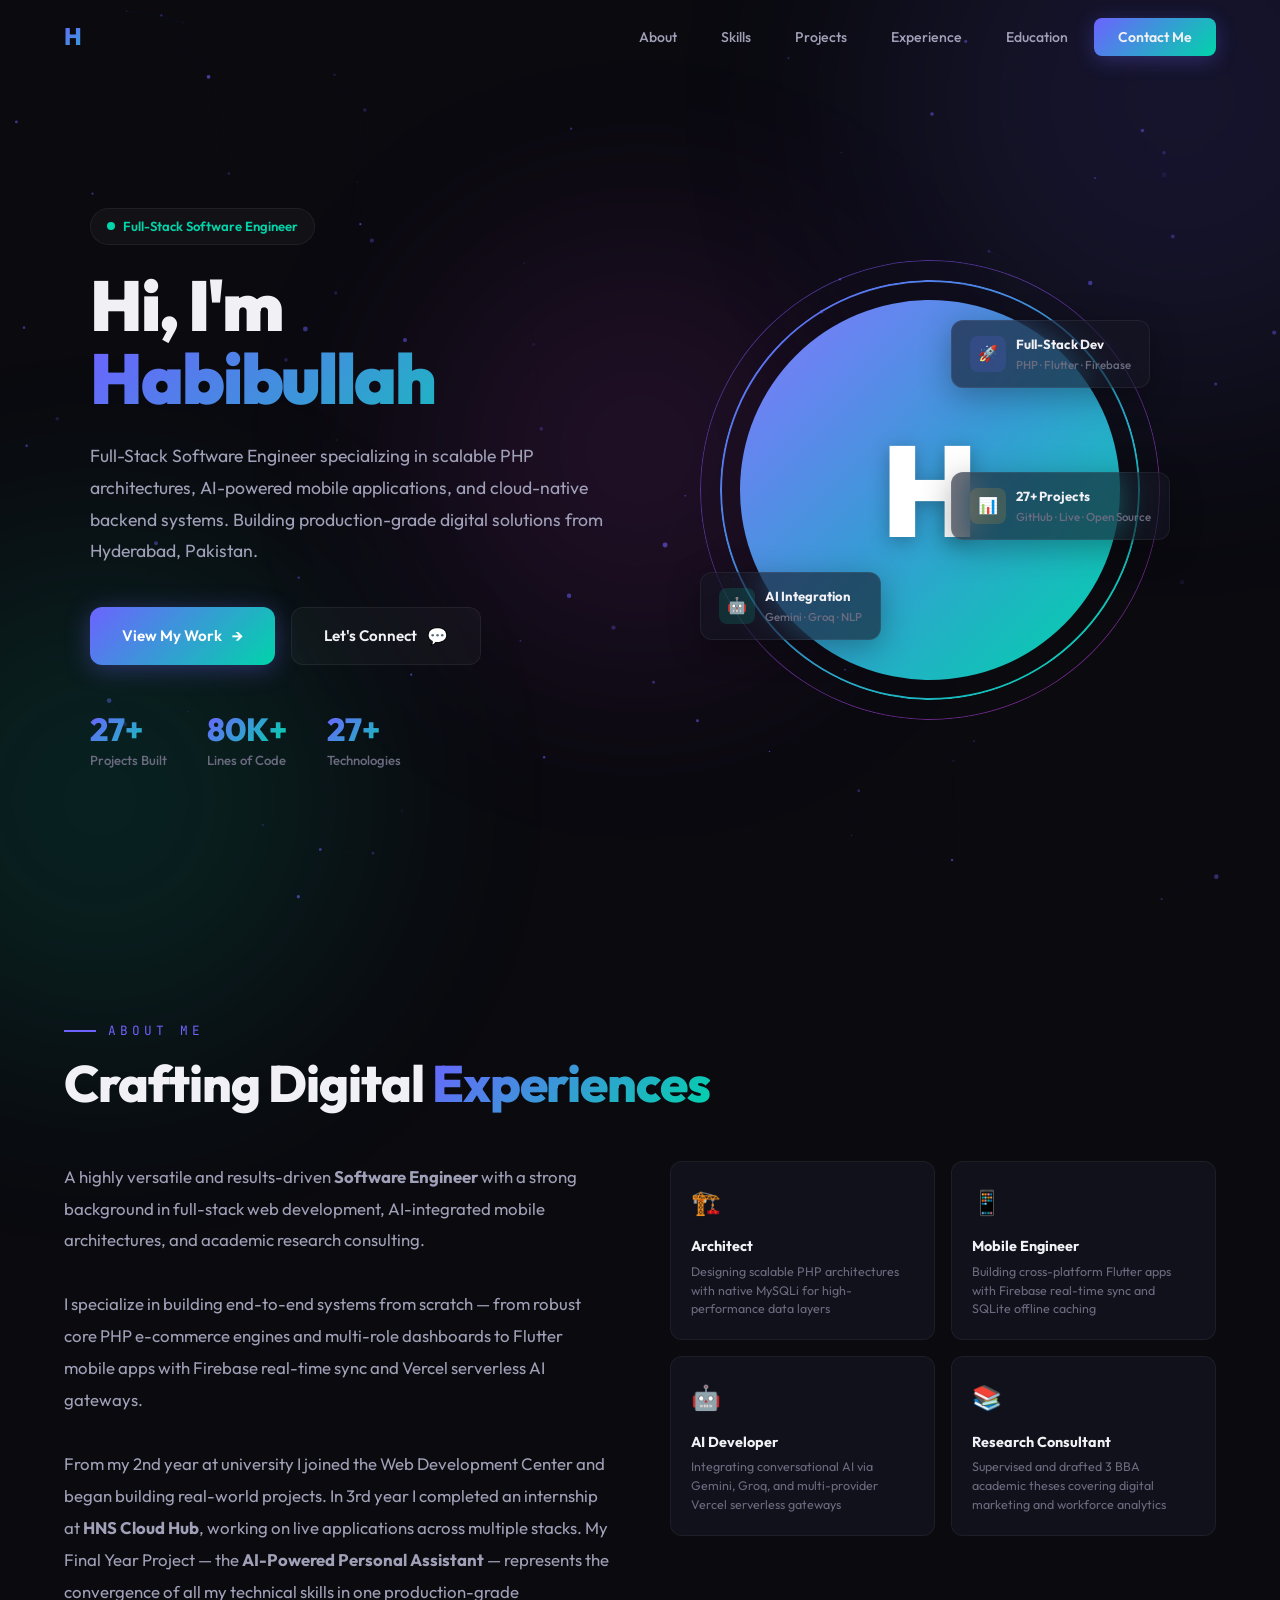
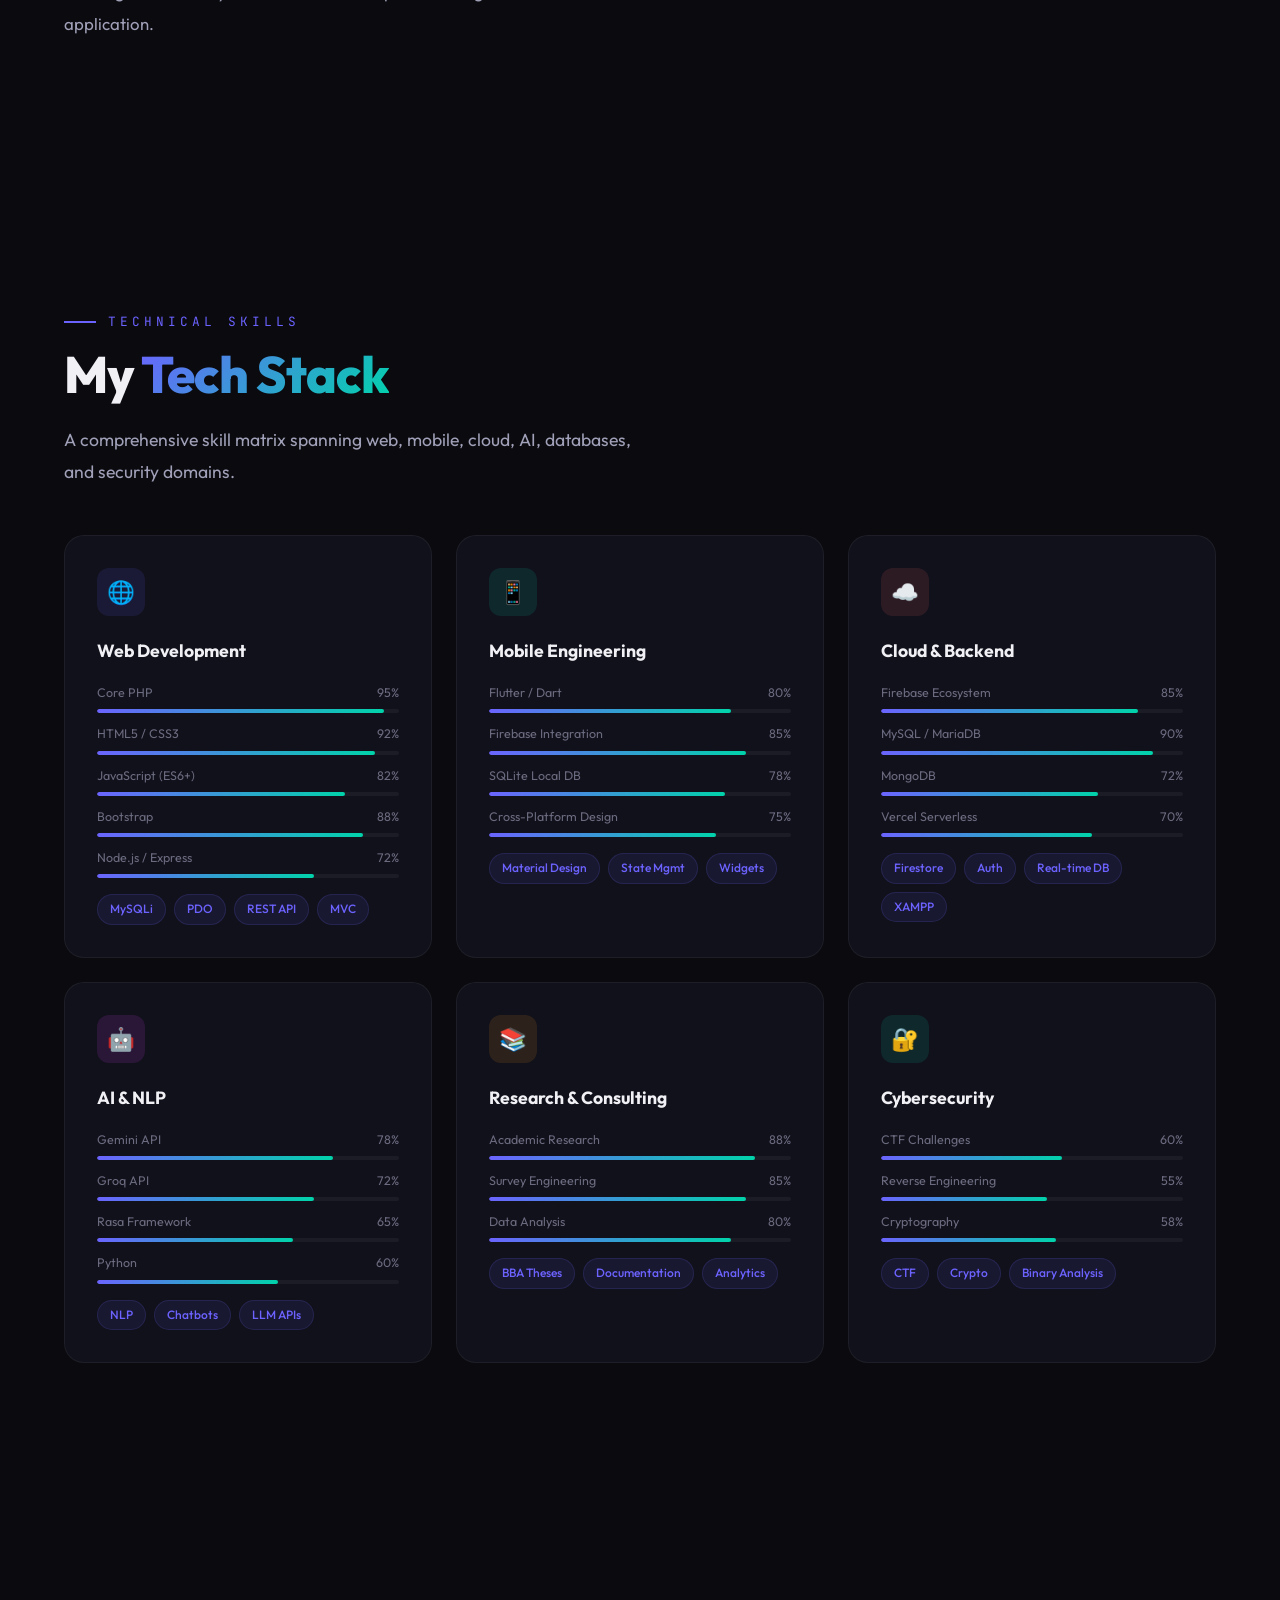
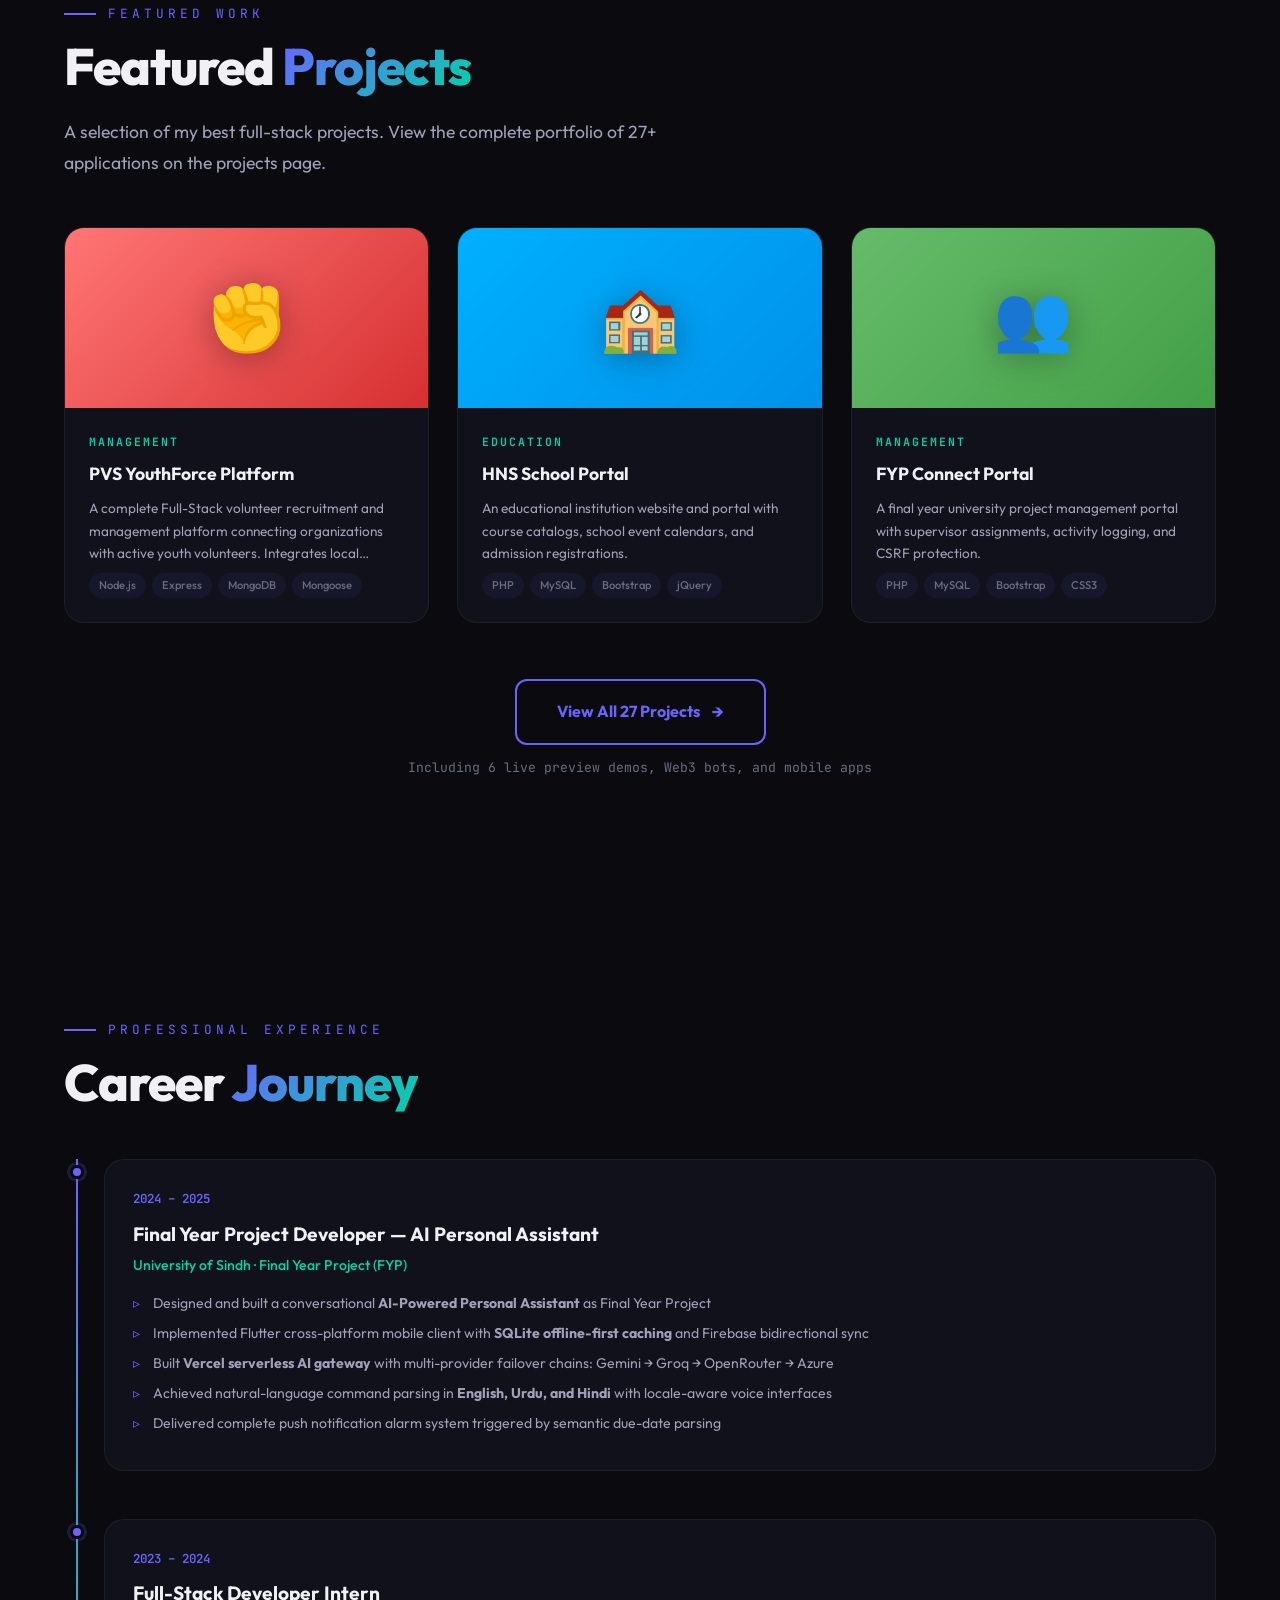
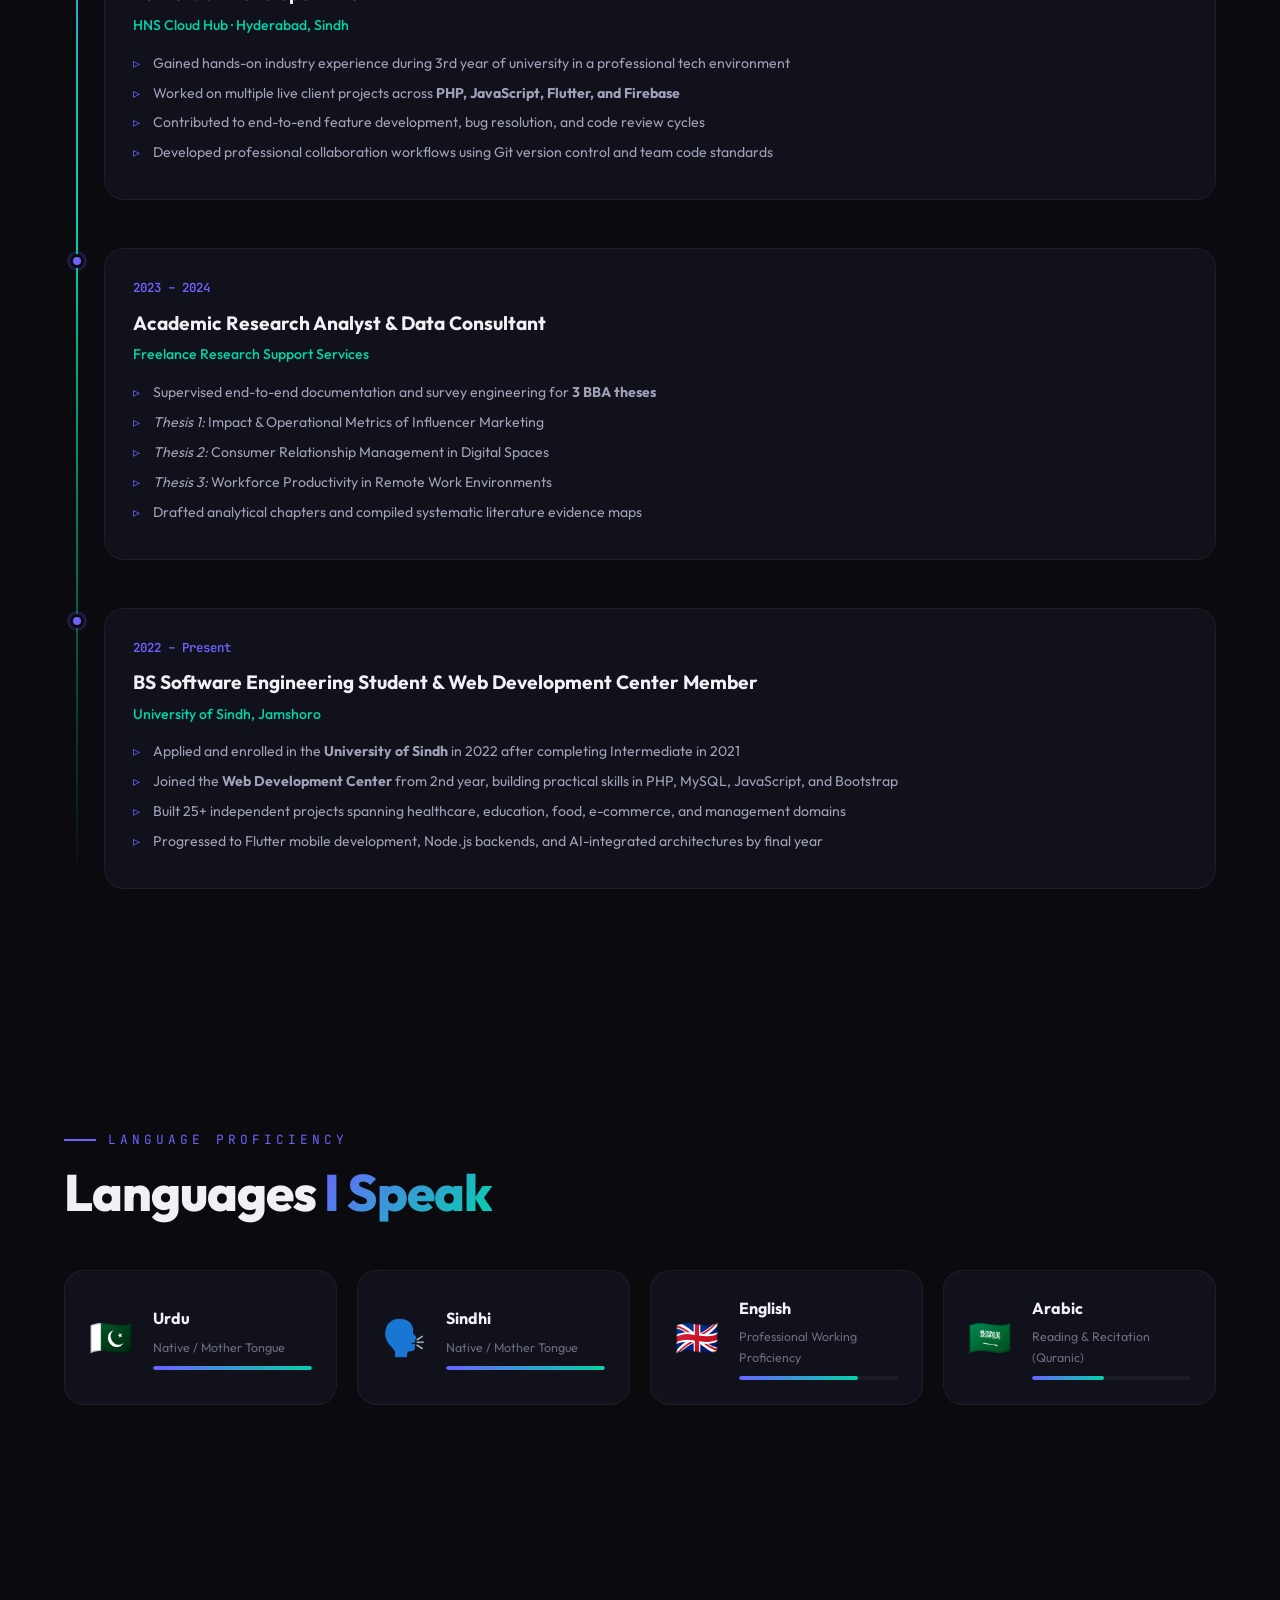
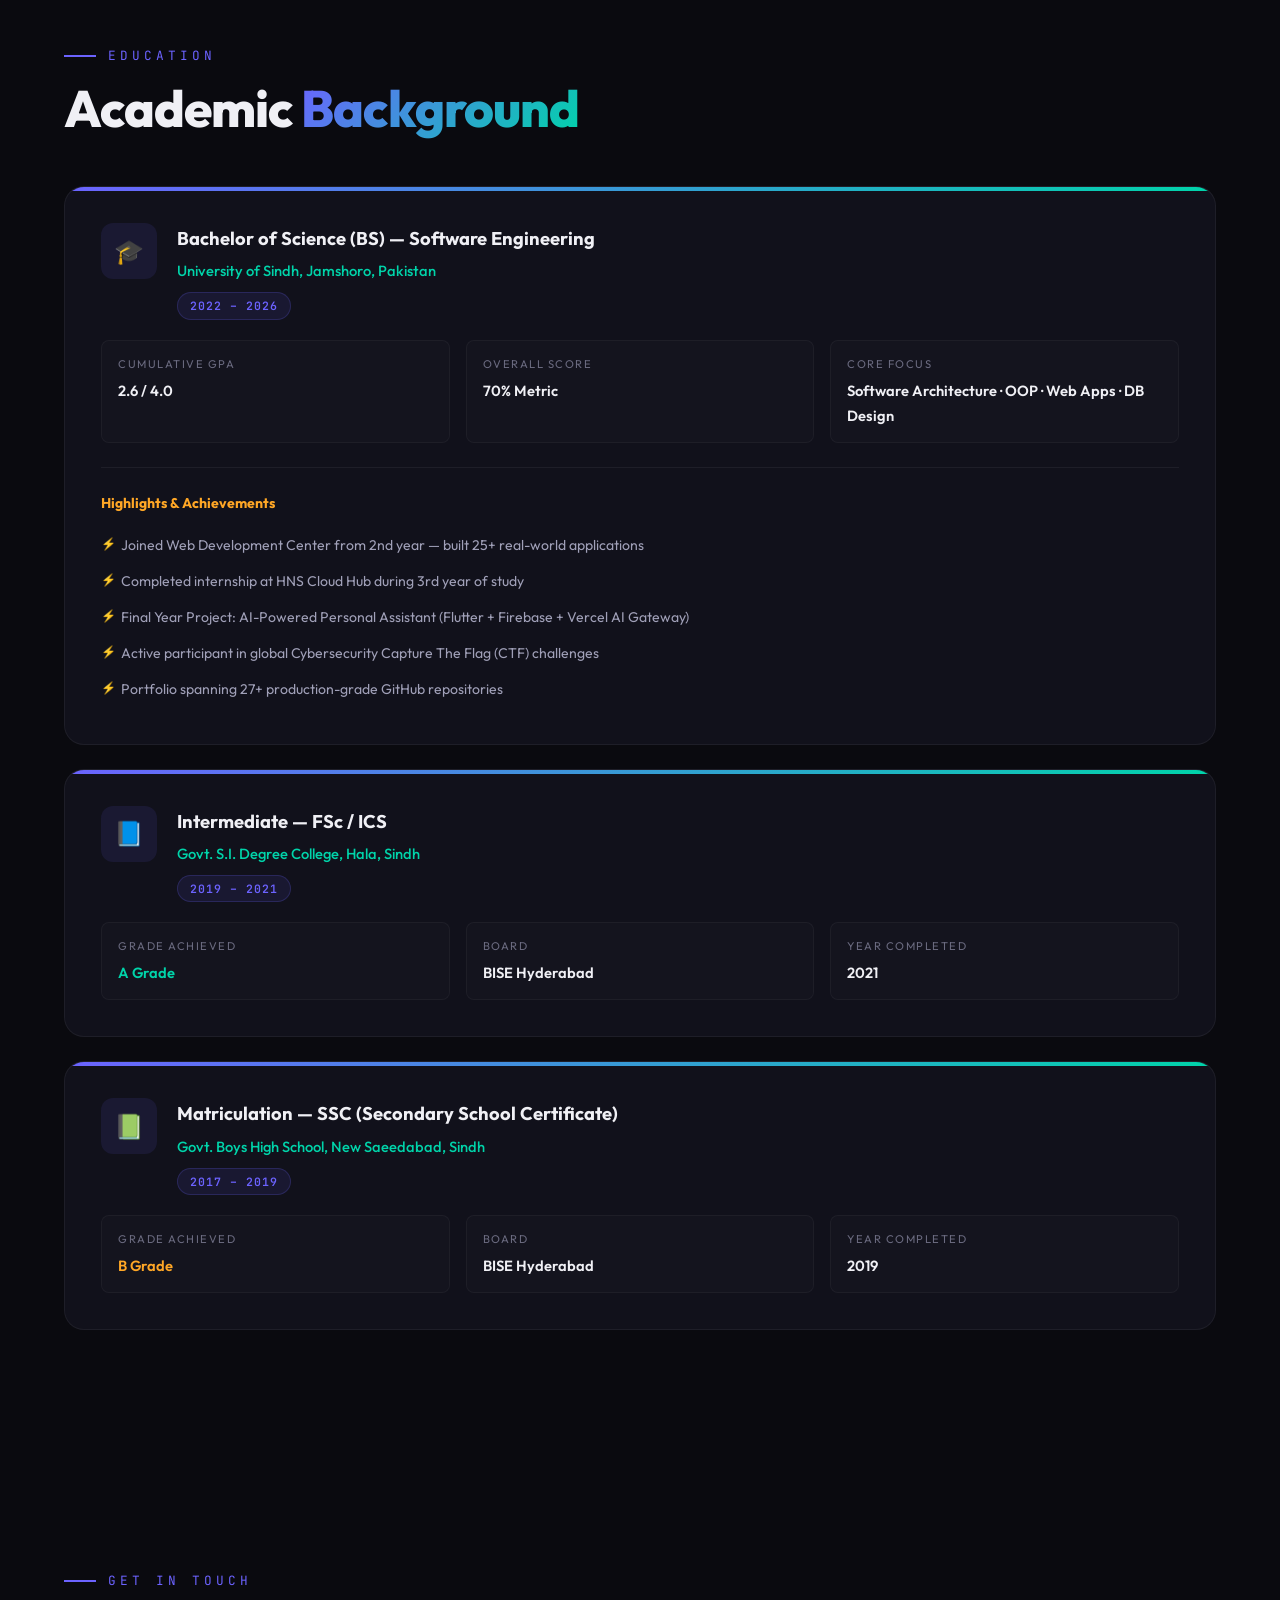
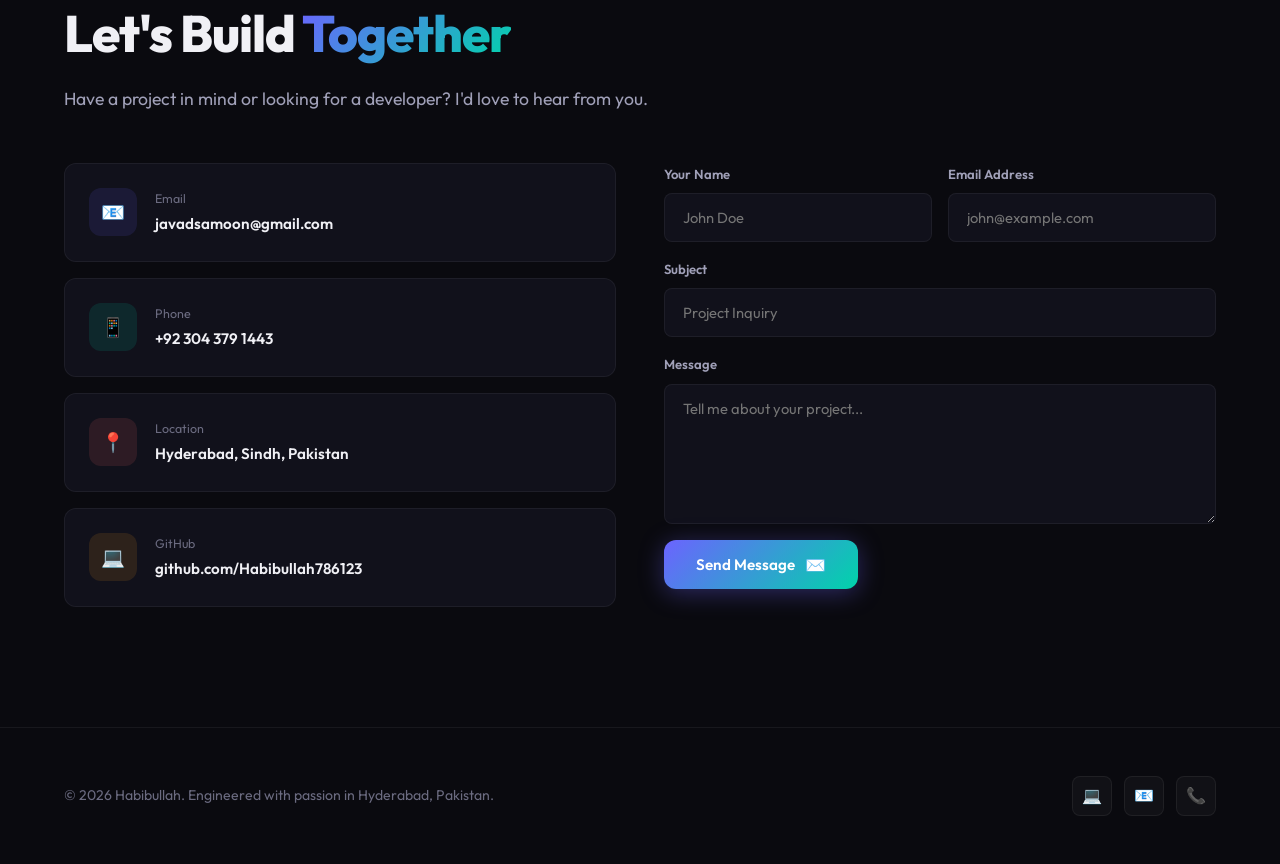
==== commit d1fe7e9b: "feat: full portfolio overhaul — responsive design, projects page, real experience/education, GitHub " ====
--- a/index.html
+++ b/index.html
@@ -1,12 +1,12 @@
 <!DOCTYPE html>
 <html lang="en">
 <head>
-    <meta charset="UTF-8">
-    <meta name="viewport" content="width=device-width, initial-scale=1.0">
-    <meta name="description" content="Habibullah — Full-Stack Software Engineer, AI Mobile Developer, and Data Operations Specialist. Portfolio showcasing 23+ production projects.">
-    <title>Habibullah — Full-Stack Software Engineer & AI Developer</title>
-    <link rel="stylesheet" href="style.css">
-    <link rel="icon" type="image/svg+xml" href="data:image/svg+xml,<svg xmlns='http://www.w3.org/2000/svg' viewBox='0 0 100 100'><text y='.9em' font-size='90'>⚡</text></svg>">
+  <meta charset="UTF-8">
+  <meta name="viewport" content="width=device-width, initial-scale=1.0">
+  <meta name="description" content="Habibullah — Full-Stack Software Engineer, AI Mobile Developer &amp; Academic Research Consultant. Portfolio showcasing 27+ production projects from Hyderabad, Pakistan.">
+  <title>Habibullah — Full-Stack Software Engineer &amp; AI Developer</title>
+  <link rel="stylesheet" href="style.css">
+  <link rel="icon" type="image/svg+xml" href="data:image/svg+xml,<svg xmlns='http://www.w3.org/2000/svg' viewBox='0 0 100 100'><text y='.9em' font-size='90'>⚡</text></svg>">
 </head>
 <body>
 
@@ -21,9 +21,9 @@
   <div class="container">
     <a href="#hero" class="nav-logo">H<span>.dev</span></a>
     <ul class="nav-links" id="navLinks">
-      <li><a href="#about" class="active">About</a></li>
+      <li><a href="#about">About</a></li>
       <li><a href="#skills">Skills</a></li>
-      <li><a href="#projects">Projects</a></li>
+      <li><a href="#projects" class="active">Projects</a></li>
       <li><a href="#experience">Experience</a></li>
       <li><a href="#education">Education</a></li>
       <li><a href="#contact" class="nav-cta">Contact Me</a></li>
@@ -91,14 +91,14 @@
           <div class="floating-card-icon" style="background: rgba(0,212,170,0.15);">🤖</div>
           <div>
             <div style="font-weight: 700;">AI Integration</div>
-            <div style="font-size: 0.72rem; color: var(--text-muted);">Rasa · GPT · NLP</div>
+            <div style="font-size: 0.72rem; color: var(--text-muted);">Gemini · Groq · NLP</div>
           </div>
         </div>
         <div class="hero-floating-card card-mid-right">
           <div class="floating-card-icon" style="background: rgba(255,167,38,0.15);">📊</div>
           <div>
-            <div style="font-weight: 700;">Data Analyst</div>
-            <div style="font-size: 0.72rem; color: var(--text-muted);">CAPI · Field Ops</div>
+            <div style="font-weight: 700;">27+ Projects</div>
+            <div style="font-size: 0.72rem; color: var(--text-muted);">GitHub · Live · Open Source</div>
           </div>
         </div>
       </div>
@@ -118,13 +118,13 @@
     <div class="about-grid">
       <div class="reveal">
         <p class="about-text">
-          A highly versatile and results-driven <strong>Software Engineer</strong> with a rich background combining core web development, AI-integrated mobile architectures, field data operations, and academic research consulting.
+          A highly versatile and results-driven <strong>Software Engineer</strong> with a strong background in full-stack web development, AI-integrated mobile architectures, and academic research consulting.
         </p>
         <p class="about-text">
-          I specialize in building end-to-end e-commerce engines from scratch using robust core PHP frameworks and implementing live cloud-based AI communication channels. I balance traditional clean-code practices with modern serverless and automated application ecosystems.
+          I specialize in building end-to-end systems from scratch — from robust core PHP e-commerce engines and multi-role dashboards to Flutter mobile apps with Firebase real-time sync and Vercel serverless AI gateways.
         </p>
         <p class="about-text">
-          Beyond development, I've managed large-scale field operations under state education frameworks, analyzed complex data patterns, and guided academic research projects to completion — making me a truly cross-disciplinary engineer.
+          From my 2nd year at university I joined the Web Development Center and began building real-world projects. In 3rd year I completed an internship at <strong>HNS Cloud Hub</strong>, working on live applications across multiple stacks. My Final Year Project — the <strong>AI-Powered Personal Assistant</strong> — represents the convergence of all my technical skills in one production-grade application.
         </p>
       </div>
       <div class="about-highlights reveal">
@@ -136,17 +136,17 @@
         <div class="highlight-card">
           <div class="highlight-icon">📱</div>
           <div class="highlight-title">Mobile Engineer</div>
-          <div class="highlight-desc">Building cross-platform Flutter apps with Firebase real-time sync</div>
+          <div class="highlight-desc">Building cross-platform Flutter apps with Firebase real-time sync and SQLite offline caching</div>
         </div>
         <div class="highlight-card">
           <div class="highlight-icon">🤖</div>
           <div class="highlight-title">AI Developer</div>
-          <div class="highlight-desc">Integrating conversational AI using Rasa NLP and GPT-3.5 APIs</div>
+          <div class="highlight-desc">Integrating conversational AI via Gemini, Groq, and multi-provider Vercel serverless gateways</div>
         </div>
         <div class="highlight-card">
-          <div class="highlight-icon">📊</div>
-          <div class="highlight-title">Data Specialist</div>
-          <div class="highlight-desc">Managing field data collection using CAPI and advanced survey tools</div>
+          <div class="highlight-icon">📚</div>
+          <div class="highlight-title">Research Consultant</div>
+          <div class="highlight-desc">Supervised and drafted 3 BBA academic theses covering digital marketing and workforce analytics</div>
         </div>
       </div>
     </div>
@@ -161,10 +161,10 @@
     <div class="reveal">
       <div class="section-label">Technical Skills</div>
       <h2 class="section-title">My <span class="gradient-text">Tech Stack</span></h2>
-      <p class="section-subtitle">A comprehensive skill matrix spanning web, mobile, cloud, AI, data, and security domains.</p>
+      <p class="section-subtitle">A comprehensive skill matrix spanning web, mobile, cloud, AI, databases, and security domains.</p>
     </div>
     <div class="skills-grid">
-      <!-- Skill Card 1 -->
+      <!-- Web Development -->
       <div class="skill-card reveal">
         <div class="skill-card-icon" style="background: rgba(108,99,255,0.12);">🌐</div>
         <div class="skill-card-title">Web Development</div>
@@ -177,8 +177,8 @@
           <div class="skill-bar"><div class="skill-bar-fill" data-width="82%"></div></div>
           <div class="skill-bar-label"><span>Bootstrap</span><span>88%</span></div>
           <div class="skill-bar"><div class="skill-bar-fill" data-width="88%"></div></div>
-          <div class="skill-bar-label"><span>Laravel</span><span>50%</span></div>
-          <div class="skill-bar"><div class="skill-bar-fill" data-width="50%"></div></div>
+          <div class="skill-bar-label"><span>Node.js / Express</span><span>72%</span></div>
+          <div class="skill-bar"><div class="skill-bar-fill" data-width="72%"></div></div>
         </div>
         <div class="skill-tags">
           <span class="skill-tag">MySQLi</span>
@@ -187,17 +187,19 @@
           <span class="skill-tag">MVC</span>
         </div>
       </div>
-      <!-- Skill Card 2 -->
+      <!-- Mobile Engineering -->
       <div class="skill-card reveal">
         <div class="skill-card-icon" style="background: rgba(0,212,170,0.12);">📱</div>
         <div class="skill-card-title">Mobile Engineering</div>
         <div class="skill-bar-wrapper">
           <div class="skill-bar-label"><span>Flutter / Dart</span><span>80%</span></div>
           <div class="skill-bar"><div class="skill-bar-fill" data-width="80%"></div></div>
-          <div class="skill-bar-label"><span>Android (Java)</span><span>65%</span></div>
-          <div class="skill-bar"><div class="skill-bar-fill" data-width="65%"></div></div>
-          <div class="skill-bar-label"><span>Cross-Platform Design</span><span>78%</span></div>
+          <div class="skill-bar-label"><span>Firebase Integration</span><span>85%</span></div>
+          <div class="skill-bar"><div class="skill-bar-fill" data-width="85%"></div></div>
+          <div class="skill-bar-label"><span>SQLite Local DB</span><span>78%</span></div>
           <div class="skill-bar"><div class="skill-bar-fill" data-width="78%"></div></div>
+          <div class="skill-bar-label"><span>Cross-Platform Design</span><span>75%</span></div>
+          <div class="skill-bar"><div class="skill-bar-fill" data-width="75%"></div></div>
         </div>
         <div class="skill-tags">
           <span class="skill-tag">Material Design</span>
@@ -205,15 +207,17 @@
           <span class="skill-tag">Widgets</span>
         </div>
       </div>
-      <!-- Skill Card 3 -->
+      <!-- Cloud & Backend -->
       <div class="skill-card reveal">
         <div class="skill-card-icon" style="background: rgba(255,107,107,0.12);">☁️</div>
-        <div class="skill-card-title">Cloud & Backend</div>
+        <div class="skill-card-title">Cloud &amp; Backend</div>
         <div class="skill-bar-wrapper">
           <div class="skill-bar-label"><span>Firebase Ecosystem</span><span>85%</span></div>
           <div class="skill-bar"><div class="skill-bar-fill" data-width="85%"></div></div>
           <div class="skill-bar-label"><span>MySQL / MariaDB</span><span>90%</span></div>
           <div class="skill-bar"><div class="skill-bar-fill" data-width="90%"></div></div>
+          <div class="skill-bar-label"><span>MongoDB</span><span>72%</span></div>
+          <div class="skill-bar"><div class="skill-bar-fill" data-width="72%"></div></div>
           <div class="skill-bar-label"><span>Vercel Serverless</span><span>70%</span></div>
           <div class="skill-bar"><div class="skill-bar-fill" data-width="70%"></div></div>
         </div>
@@ -224,43 +228,45 @@
           <span class="skill-tag">XAMPP</span>
         </div>
       </div>
-      <!-- Skill Card 4 -->
+      <!-- AI & NLP -->
       <div class="skill-card reveal">
         <div class="skill-card-icon" style="background: rgba(224,64,251,0.12);">🤖</div>
-        <div class="skill-card-title">AI & NLP</div>
+        <div class="skill-card-title">AI &amp; NLP</div>
         <div class="skill-bar-wrapper">
-          <div class="skill-bar-label"><span>Rasa Framework</span><span>72%</span></div>
+          <div class="skill-bar-label"><span>Gemini API</span><span>78%</span></div>
+          <div class="skill-bar"><div class="skill-bar-fill" data-width="78%"></div></div>
+          <div class="skill-bar-label"><span>Groq API</span><span>72%</span></div>
           <div class="skill-bar"><div class="skill-bar-fill" data-width="72%"></div></div>
-          <div class="skill-bar-label"><span>GPT API Integration</span><span>75%</span></div>
-          <div class="skill-bar"><div class="skill-bar-fill" data-width="75%"></div></div>
-          <div class="skill-bar-label"><span>Python</span><span>68%</span></div>
-          <div class="skill-bar"><div class="skill-bar-fill" data-width="68%"></div></div>
+          <div class="skill-bar-label"><span>Rasa Framework</span><span>65%</span></div>
+          <div class="skill-bar"><div class="skill-bar-fill" data-width="65%"></div></div>
+          <div class="skill-bar-label"><span>Python</span><span>60%</span></div>
+          <div class="skill-bar"><div class="skill-bar-fill" data-width="60%"></div></div>
         </div>
         <div class="skill-tags">
           <span class="skill-tag">NLP</span>
           <span class="skill-tag">Chatbots</span>
-          <span class="skill-tag">Intent Parsing</span>
-        </div>
-      </div>
-      <!-- Skill Card 5 -->
+          <span class="skill-tag">LLM APIs</span>
+        </div>
+      </div>
+      <!-- Research & Consulting -->
       <div class="skill-card reveal">
-        <div class="skill-card-icon" style="background: rgba(255,167,38,0.12);">📊</div>
-        <div class="skill-card-title">Data Operations</div>
+        <div class="skill-card-icon" style="background: rgba(255,167,38,0.12);">📚</div>
+        <div class="skill-card-title">Research &amp; Consulting</div>
         <div class="skill-bar-wrapper">
-          <div class="skill-bar-label"><span>CAPI Software</span><span>88%</span></div>
+          <div class="skill-bar-label"><span>Academic Research</span><span>88%</span></div>
           <div class="skill-bar"><div class="skill-bar-fill" data-width="88%"></div></div>
-          <div class="skill-bar-label"><span>Survey Design</span><span>85%</span></div>
+          <div class="skill-bar-label"><span>Survey Engineering</span><span>85%</span></div>
           <div class="skill-bar"><div class="skill-bar-fill" data-width="85%"></div></div>
-          <div class="skill-bar-label"><span>Data Pipelines</span><span>80%</span></div>
+          <div class="skill-bar-label"><span>Data Analysis</span><span>80%</span></div>
           <div class="skill-bar"><div class="skill-bar-fill" data-width="80%"></div></div>
         </div>
         <div class="skill-tags">
-          <span class="skill-tag">Field Ops</span>
-          <span class="skill-tag">QA/QC</span>
+          <span class="skill-tag">BBA Theses</span>
+          <span class="skill-tag">Documentation</span>
           <span class="skill-tag">Analytics</span>
         </div>
       </div>
-      <!-- Skill Card 6 -->
+      <!-- Cybersecurity -->
       <div class="skill-card reveal">
         <div class="skill-card-icon" style="background: rgba(0,212,170,0.12);">🔐</div>
         <div class="skill-card-title">Cybersecurity</div>
@@ -283,25 +289,23 @@
 </section>
 
 <!-- ══════════════════════════════════════════════
-     PROJECTS SECTION
+     FEATURED PROJECTS SECTION
      ══════════════════════════════════════════════ -->
 <section class="section" id="projects">
   <div class="container">
     <div class="reveal">
-      <div class="section-label">Project Portfolio</div>
+      <div class="section-label">Featured Work</div>
       <h2 class="section-title">Featured <span class="gradient-text">Projects</span></h2>
-      <p class="section-subtitle">23+ production-grade applications spanning e-commerce, healthcare, education, and food-tech domains.</p>
-    </div>
-    <div class="projects-filter reveal">
-      <button class="filter-btn active" data-filter="all">All Projects</button>
-      <button class="filter-btn" data-filter="ecommerce">E-Commerce</button>
-      <button class="filter-btn" data-filter="education">Education</button>
-      <button class="filter-btn" data-filter="food">Food & Restaurant</button>
-      <button class="filter-btn" data-filter="healthcare">Healthcare</button>
-      <button class="filter-btn" data-filter="management">Management</button>
-    </div>
-    <div class="projects-grid" id="projectsGrid">
-      <!-- Projects are injected by JS -->
+      <p class="section-subtitle">A selection of my best full-stack projects. View the complete portfolio of 27+ applications on the projects page.</p>
+    </div>
+    <div class="featured-grid" id="featuredGrid">
+      <!-- Injected by JS — 3 featured projects -->
+    </div>
+    <div class="view-all-wrapper reveal">
+      <a href="projects.html" class="btn btn-view-all">
+        View All 27 Projects <span class="btn-icon">→</span>
+      </a>
+      <p class="view-all-note">Including 6 live preview demos, Web3 bots, and mobile apps</p>
     </div>
   </div>
 </section>
@@ -316,53 +320,81 @@
       <h2 class="section-title">Career <span class="gradient-text">Journey</span></h2>
     </div>
     <div class="timeline reveal">
+
+      <!-- Entry 1: FYP 2024-2025 -->
+      <div class="timeline-item">
+        <div class="timeline-dot"></div>
+        <div class="timeline-card">
+          <div class="timeline-date">2024 – 2025</div>
+          <div class="timeline-title">Final Year Project Developer — AI Personal Assistant</div>
+          <div class="timeline-company">University of Sindh · Final Year Project (FYP)</div>
+          <div class="timeline-desc">
+            <ul>
+              <li>Designed and built a conversational <strong>AI-Powered Personal Assistant</strong> as Final Year Project</li>
+              <li>Implemented Flutter cross-platform mobile client with <strong>SQLite offline-first caching</strong> and Firebase bidirectional sync</li>
+              <li>Built <strong>Vercel serverless AI gateway</strong> with multi-provider failover chains: Gemini → Groq → OpenRouter → Azure</li>
+              <li>Achieved natural-language command parsing in <strong>English, Urdu, and Hindi</strong> with locale-aware voice interfaces</li>
+              <li>Delivered complete push notification alarm system triggered by semantic due-date parsing</li>
+            </ul>
+          </div>
+        </div>
+      </div>
+
+      <!-- Entry 2: HNS Cloud Hub Internship -->
+      <div class="timeline-item">
+        <div class="timeline-dot"></div>
+        <div class="timeline-card">
+          <div class="timeline-date">2023 – 2024</div>
+          <div class="timeline-title">Full-Stack Developer Intern</div>
+          <div class="timeline-company">HNS Cloud Hub · Hyderabad, Sindh</div>
+          <div class="timeline-desc">
+            <ul>
+              <li>Gained hands-on industry experience during 3rd year of university in a professional tech environment</li>
+              <li>Worked on multiple live client projects across <strong>PHP, JavaScript, Flutter, and Firebase</strong></li>
+              <li>Contributed to end-to-end feature development, bug resolution, and code review cycles</li>
+              <li>Developed professional collaboration workflows using Git version control and team code standards</li>
+            </ul>
+          </div>
+        </div>
+      </div>
+
+      <!-- Entry 3: Research Analyst -->
+      <div class="timeline-item">
+        <div class="timeline-dot"></div>
+        <div class="timeline-card">
+          <div class="timeline-date">2023 – 2024</div>
+          <div class="timeline-title">Academic Research Analyst &amp; Data Consultant</div>
+          <div class="timeline-company">Freelance Research Support Services</div>
+          <div class="timeline-desc">
+            <ul>
+              <li>Supervised end-to-end documentation and survey engineering for <strong>3 BBA theses</strong></li>
+              <li><em>Thesis 1:</em> Impact &amp; Operational Metrics of Influencer Marketing</li>
+              <li><em>Thesis 2:</em> Consumer Relationship Management in Digital Spaces</li>
+              <li><em>Thesis 3:</em> Workforce Productivity in Remote Work Environments</li>
+              <li>Drafted analytical chapters and compiled systematic literature evidence maps</li>
+            </ul>
+          </div>
+        </div>
+      </div>
+
+      <!-- Entry 4: University + Web Dev Center -->
       <div class="timeline-item">
         <div class="timeline-dot"></div>
         <div class="timeline-card">
           <div class="timeline-date">2022 – Present</div>
-          <div class="timeline-title">Primary School Teacher (PST)</div>
-          <div class="timeline-company">Sindh Education Department</div>
+          <div class="timeline-title">BS Software Engineering Student &amp; Web Development Center Member</div>
+          <div class="timeline-company">University of Sindh, Jamshoro</div>
           <div class="timeline-desc">
             <ul>
-              <li>Formulated and executed comprehensive primary educational programs within the state framework</li>
-              <li>Directed administrative coordination, reporting systems, and institutional profile management via the <strong>Sindh Education Portal</strong></li>
-              <li>Spearheaded operational optimization strategies and managed formal transfer profiles across urban tech hubs</li>
+              <li>Applied and enrolled in the <strong>University of Sindh</strong> in 2022 after completing Intermediate in 2021</li>
+              <li>Joined the <strong>Web Development Center</strong> from 2nd year, building practical skills in PHP, MySQL, JavaScript, and Bootstrap</li>
+              <li>Built 25+ independent projects spanning healthcare, education, food, e-commerce, and management domains</li>
+              <li>Progressed to Flutter mobile development, Node.js backends, and AI-integrated architectures by final year</li>
             </ul>
           </div>
         </div>
       </div>
-      <div class="timeline-item">
-        <div class="timeline-dot"></div>
-        <div class="timeline-card">
-          <div class="timeline-date">2023 – 2024</div>
-          <div class="timeline-title">Academic Research Analyst & Data Consultant</div>
-          <div class="timeline-company">Freelance Research Support Services</div>
-          <div class="timeline-desc">
-            <ul>
-              <li>Supervised end-to-end documentation and survey engineering for <strong>3 BBA theses</strong></li>
-              <li><em>Thesis 1:</em> Impact & Operational Metrics of Influencer Marketing</li>
-              <li><em>Thesis 2:</em> Consumer Relationship Management in Digital Spaces</li>
-              <li><em>Thesis 3:</em> Workforce Productivity in Remote Work Environments</li>
-              <li>Drafted analytical chapters and compiled systematic literature evidence maps</li>
-            </ul>
-          </div>
-        </div>
-      </div>
-      <div class="timeline-item">
-        <div class="timeline-dot"></div>
-        <div class="timeline-card">
-          <div class="timeline-date">2021 – 2023</div>
-          <div class="timeline-title">Lead Field Enumerator & Demographic Data Collector</div>
-          <div class="timeline-company">NGO & Public Sector Research Initiatives</div>
-          <div class="timeline-desc">
-            <ul>
-              <li>Executed large-scale field data gathering, mapping, and consumer pattern interviews</li>
-              <li>Deployed high-density data capture routines using specialized <strong>Android CAPI software</strong></li>
-              <li>Maintained strict QA/QC protocols, validating field files to ensure empirical accuracy</li>
-            </ul>
-          </div>
-        </div>
-      </div>
+
     </div>
   </div>
 </section>
@@ -405,7 +437,7 @@
         <div class="lang-flag">🇸🇦</div>
         <div class="lang-info">
           <div class="lang-name">Arabic</div>
-          <div class="lang-level">Reading & Recitation (Quranic)</div>
+          <div class="lang-level">Reading &amp; Recitation (Quranic)</div>
           <div class="lang-bar"><div class="lang-bar-fill" data-width="45%"></div></div>
         </div>
       </div>
@@ -422,36 +454,97 @@
       <div class="section-label">Education</div>
       <h2 class="section-title">Academic <span class="gradient-text">Background</span></h2>
     </div>
-    <div class="education-card reveal">
-      <div class="edu-header">
-        <div class="edu-icon">🎓</div>
-        <div>
-          <div class="edu-degree">Bachelor of Science (BS) in Software Engineering</div>
-          <div class="edu-school">University of Sindh, Pakistan</div>
-        </div>
-      </div>
-      <div class="edu-details">
-        <div class="edu-detail">
-          <div class="edu-detail-label">Cumulative GPA</div>
-          <div class="edu-detail-value">2.6 / 4.0</div>
-        </div>
-        <div class="edu-detail">
-          <div class="edu-detail-label">Overall Score</div>
-          <div class="edu-detail-value">70% Metric</div>
-        </div>
-        <div class="edu-detail">
-          <div class="edu-detail-label">Core Focus</div>
-          <div class="edu-detail-value">Software Architecture · OOP · Web Apps · DB Design</div>
-        </div>
-      </div>
-      <div class="edu-extras">
-        <div class="edu-extras-title">Extracurricular Technical Endeavors</div>
-        <ul>
-          <li>Active participant in global Cybersecurity Capture The Flag (CTF) challenges</li>
-          <li>Independent exploration of cinematic AI video generation engines and photographic models</li>
-          <li>Open-source contributions and portfolio projects spanning 23+ production applications</li>
-        </ul>
-      </div>
+
+    <div class="education-stack">
+
+      <!-- BS Software Engineering -->
+      <div class="education-card reveal">
+        <div class="edu-header">
+          <div class="edu-icon">🎓</div>
+          <div>
+            <div class="edu-degree">Bachelor of Science (BS) — Software Engineering</div>
+            <div class="edu-school">University of Sindh, Jamshoro, Pakistan</div>
+            <div class="edu-year-badge">2022 – 2026</div>
+          </div>
+        </div>
+        <div class="edu-details">
+          <div class="edu-detail">
+            <div class="edu-detail-label">Cumulative GPA</div>
+            <div class="edu-detail-value">2.6 / 4.0</div>
+          </div>
+          <div class="edu-detail">
+            <div class="edu-detail-label">Overall Score</div>
+            <div class="edu-detail-value">70% Metric</div>
+          </div>
+          <div class="edu-detail">
+            <div class="edu-detail-label">Core Focus</div>
+            <div class="edu-detail-value">Software Architecture · OOP · Web Apps · DB Design</div>
+          </div>
+        </div>
+        <div class="edu-extras">
+          <div class="edu-extras-title">Highlights &amp; Achievements</div>
+          <ul>
+            <li>Joined Web Development Center from 2nd year — built 25+ real-world applications</li>
+            <li>Completed internship at HNS Cloud Hub during 3rd year of study</li>
+            <li>Final Year Project: AI-Powered Personal Assistant (Flutter + Firebase + Vercel AI Gateway)</li>
+            <li>Active participant in global Cybersecurity Capture The Flag (CTF) challenges</li>
+            <li>Portfolio spanning 27+ production-grade GitHub repositories</li>
+          </ul>
+        </div>
+      </div>
+
+      <!-- Intermediate -->
+      <div class="education-card reveal">
+        <div class="edu-header">
+          <div class="edu-icon">📘</div>
+          <div>
+            <div class="edu-degree">Intermediate — FSc / ICS</div>
+            <div class="edu-school">Govt. S.I. Degree College, Hala, Sindh</div>
+            <div class="edu-year-badge">2019 – 2021</div>
+          </div>
+        </div>
+        <div class="edu-details">
+          <div class="edu-detail">
+            <div class="edu-detail-label">Grade Achieved</div>
+            <div class="edu-detail-value grade-a">A Grade</div>
+          </div>
+          <div class="edu-detail">
+            <div class="edu-detail-label">Board</div>
+            <div class="edu-detail-value">BISE Hyderabad</div>
+          </div>
+          <div class="edu-detail">
+            <div class="edu-detail-label">Year Completed</div>
+            <div class="edu-detail-value">2021</div>
+          </div>
+        </div>
+      </div>
+
+      <!-- Matric -->
+      <div class="education-card reveal">
+        <div class="edu-header">
+          <div class="edu-icon">📗</div>
+          <div>
+            <div class="edu-degree">Matriculation — SSC (Secondary School Certificate)</div>
+            <div class="edu-school">Govt. Boys High School, New Saeedabad, Sindh</div>
+            <div class="edu-year-badge">2017 – 2019</div>
+          </div>
+        </div>
+        <div class="edu-details">
+          <div class="edu-detail">
+            <div class="edu-detail-label">Grade Achieved</div>
+            <div class="edu-detail-value grade-b">B Grade</div>
+          </div>
+          <div class="edu-detail">
+            <div class="edu-detail-label">Board</div>
+            <div class="edu-detail-value">BISE Hyderabad</div>
+          </div>
+          <div class="edu-detail">
+            <div class="edu-detail-label">Year Completed</div>
+            <div class="edu-detail-value">2019</div>
+          </div>
+        </div>
+      </div>
+
     </div>
   </div>
 </section>
@@ -549,6 +642,7 @@
   </div>
 </div>
 
+<script src="projects_data.js"></script>
 <script src="script.js"></script>
 </body>
 </html>
--- a/style.css
+++ b/style.css
@@ -1058,112 +1058,8 @@
   width: 0;
 }
 
-/* ── Education Section ── */
-.education-card {
-  padding: 36px;
-  background: var(--bg-card);
-  border: 1px solid var(--border-glass);
-  border-radius: var(--radius-lg);
-  margin-top: 48px;
-  position: relative;
-  overflow: hidden;
-}
-
-.education-card::before {
-  content: '';
-  position: absolute;
-  top: 0;
-  left: 0;
-  right: 0;
-  height: 4px;
-  background: var(--gradient-primary);
-}
-
-.edu-header {
-  display: flex;
-  align-items: center;
-  gap: 20px;
-  margin-bottom: 20px;
-}
-
-.edu-icon {
-  width: 56px;
-  height: 56px;
-  border-radius: var(--radius-md);
-  background: rgba(108, 99, 255, 0.1);
-  display: flex;
-  align-items: center;
-  justify-content: center;
-  font-size: 1.5rem;
-}
-
-.edu-degree {
-  font-size: 1.3rem;
-  font-weight: 700;
-}
-
-.edu-school {
-  font-size: 0.95rem;
-  color: var(--accent-secondary);
-  font-weight: 500;
-}
-
-.edu-details {
-  display: grid;
-  grid-template-columns: repeat(auto-fit, minmax(200px, 1fr));
-  gap: 16px;
-  margin-top: 20px;
-}
-
-.edu-detail {
-  padding: 16px;
-  background: rgba(255, 255, 255, 0.02);
-  border-radius: var(--radius-sm);
-  border: 1px solid rgba(255, 255, 255, 0.04);
-}
-
-.edu-detail-label {
-  font-size: 0.72rem;
-  text-transform: uppercase;
-  letter-spacing: 1.5px;
-  color: var(--text-muted);
-  margin-bottom: 4px;
-}
-
-.edu-detail-value {
-  font-weight: 600;
-  font-size: 0.95rem;
-}
-
-.edu-extras {
-  margin-top: 24px;
-  padding-top: 24px;
-  border-top: 1px solid var(--border-glass);
-}
-
-.edu-extras-title {
-  font-size: 0.88rem;
-  font-weight: 700;
-  margin-bottom: 12px;
-  color: var(--accent-warm);
-}
-
-.edu-extras ul {
-  list-style: none;
-}
-
-.edu-extras ul li {
-  padding: 6px 0 6px 20px;
-  position: relative;
-  font-size: 0.88rem;
-  color: var(--text-secondary);
-}
-
-.edu-extras ul li::before {
-  content: '⚡';
-  position: absolute;
-  left: 0;
-}
+
+
 
 /* ── Contact Section ── */
 .contact-grid {
@@ -1311,6 +1207,351 @@
   transform: translateY(-3px);
 }
 
+
+
+
+/* ── Featured Projects (Homepage 3-card grid) ── */
+.featured-grid {
+  display: grid;
+  grid-template-columns: repeat(3, 1fr);
+  gap: 28px;
+  margin-top: 48px;
+}
+
+.featured-card {
+  background: var(--bg-card);
+  border: 1px solid var(--border-glass);
+  border-radius: var(--radius-lg);
+  overflow: hidden;
+  transition: var(--transition-smooth);
+  cursor: pointer;
+  display: flex;
+  flex-direction: column;
+}
+
+.featured-card:hover {
+  border-color: rgba(108, 99, 255, 0.3);
+  transform: translateY(-10px);
+  box-shadow: 0 28px 70px rgba(0, 0, 0, 0.45), 0 0 50px rgba(108, 99, 255, 0.12);
+}
+
+.featured-card-header {
+  height: 180px;
+  position: relative;
+  overflow: hidden;
+  display: flex;
+  align-items: center;
+  justify-content: center;
+}
+
+.featured-card-icon {
+  font-size: 4rem;
+  filter: drop-shadow(0 4px 16px rgba(0,0,0,0.3));
+  transition: var(--transition-smooth);
+}
+
+.featured-card:hover .featured-card-icon {
+  transform: scale(1.2);
+}
+
+.featured-card-overlay {
+  position: absolute;
+  inset: 0;
+  background: rgba(0, 0, 0, 0.65);
+  backdrop-filter: blur(4px);
+  display: flex;
+  align-items: center;
+  justify-content: center;
+  gap: 12px;
+  opacity: 0;
+  transition: var(--transition-smooth);
+}
+
+.featured-card:hover .featured-card-overlay {
+  opacity: 1;
+}
+
+.featured-card-overlay .btn {
+  padding: 10px 20px;
+  font-size: 0.82rem;
+}
+
+.featured-card-body {
+  padding: 24px;
+  flex: 1;
+  display: flex;
+  flex-direction: column;
+  gap: 8px;
+}
+
+.featured-card-category {
+  font-size: 0.72rem;
+  font-weight: 600;
+  text-transform: uppercase;
+  letter-spacing: 2px;
+  color: var(--accent-secondary);
+  font-family: var(--font-mono);
+}
+
+.featured-card-title {
+  font-size: 1.1rem;
+  font-weight: 700;
+  color: var(--text-primary);
+  transition: var(--transition-fast);
+}
+
+.featured-card:hover .featured-card-title {
+  color: var(--accent-primary);
+}
+
+.featured-card-desc {
+  font-size: 0.85rem;
+  color: var(--text-secondary);
+  line-height: 1.65;
+  display: -webkit-box;
+  -webkit-line-clamp: 3;
+  -webkit-box-orient: vertical;
+  overflow: hidden;
+}
+
+/* ── View All Button ── */
+.view-all-wrapper {
+  text-align: center;
+  margin-top: 56px;
+  display: flex;
+  flex-direction: column;
+  align-items: center;
+  gap: 12px;
+}
+
+.btn-view-all {
+  display: inline-flex;
+  align-items: center;
+  gap: 12px;
+  padding: 16px 40px;
+  font-size: 1rem;
+  font-weight: 700;
+  font-family: var(--font-primary);
+  background: transparent;
+  border: 2px solid var(--accent-primary);
+  color: var(--accent-primary);
+  border-radius: var(--radius-md);
+  cursor: pointer;
+  transition: var(--transition-smooth);
+  position: relative;
+  overflow: hidden;
+}
+
+.btn-view-all::before {
+  content: '';
+  position: absolute;
+  inset: 0;
+  background: var(--gradient-primary);
+  opacity: 0;
+  transition: var(--transition-smooth);
+}
+
+.btn-view-all:hover::before {
+  opacity: 1;
+}
+
+.btn-view-all:hover {
+  color: white;
+  border-color: transparent;
+  transform: translateY(-3px);
+  box-shadow: 0 12px 40px rgba(108, 99, 255, 0.4);
+}
+
+.btn-view-all .btn-icon {
+  font-size: 1.1em;
+  position: relative;
+  z-index: 1;
+  transition: var(--transition-fast);
+}
+
+.btn-view-all:hover .btn-icon {
+  transform: translateX(4px);
+}
+
+.btn-view-all span:first-child {
+  position: relative;
+  z-index: 1;
+}
+
+.view-all-note {
+  font-size: 0.82rem;
+  color: var(--text-muted);
+  font-family: var(--font-mono);
+}
+
+/* ── Preview Button (small) ── */
+.btn-preview-sm {
+  display: inline-flex;
+  align-items: center;
+  gap: 6px;
+  padding: 10px 20px;
+  font-size: 0.82rem;
+  font-weight: 600;
+  font-family: var(--font-primary);
+  background: linear-gradient(135deg, #00d4aa 0%, #00b894 100%);
+  color: white;
+  border: none;
+  border-radius: var(--radius-md);
+  cursor: pointer;
+  transition: var(--transition-smooth);
+  box-shadow: 0 4px 16px rgba(0, 212, 170, 0.3);
+}
+
+.btn-preview-sm:hover {
+  transform: translateY(-2px);
+  box-shadow: 0 8px 28px rgba(0, 212, 170, 0.5);
+}
+
+/* ── Education Stack (multi-card) ── */
+.education-stack {
+  display: flex;
+  flex-direction: column;
+  gap: 24px;
+  margin-top: 48px;
+}
+
+.education-card {
+  padding: 36px;
+  background: var(--bg-card);
+  border: 1px solid var(--border-glass);
+  border-radius: var(--radius-lg);
+  position: relative;
+  overflow: hidden;
+  transition: var(--transition-smooth);
+}
+
+.education-card::before {
+  content: '';
+  position: absolute;
+  top: 0;
+  left: 0;
+  right: 0;
+  height: 4px;
+  background: var(--gradient-primary);
+}
+
+.education-card:hover {
+  border-color: rgba(108, 99, 255, 0.2);
+  transform: translateX(6px);
+}
+
+.edu-header {
+  display: flex;
+  align-items: flex-start;
+  gap: 20px;
+  margin-bottom: 20px;
+}
+
+.edu-icon {
+  width: 56px;
+  height: 56px;
+  border-radius: var(--radius-md);
+  background: rgba(108, 99, 255, 0.1);
+  display: flex;
+  align-items: center;
+  justify-content: center;
+  font-size: 1.5rem;
+  flex-shrink: 0;
+}
+
+.edu-degree {
+  font-size: 1.15rem;
+  font-weight: 700;
+  margin-bottom: 4px;
+}
+
+.edu-school {
+  font-size: 0.92rem;
+  color: var(--accent-secondary);
+  font-weight: 500;
+  margin-bottom: 8px;
+}
+
+.edu-year-badge {
+  display: inline-block;
+  padding: 3px 12px;
+  background: rgba(108, 99, 255, 0.1);
+  border: 1px solid rgba(108, 99, 255, 0.2);
+  border-radius: var(--radius-xl);
+  font-size: 0.72rem;
+  font-weight: 600;
+  color: var(--accent-primary);
+  font-family: var(--font-mono);
+  letter-spacing: 1px;
+}
+
+.edu-details {
+  display: grid;
+  grid-template-columns: repeat(auto-fit, minmax(160px, 1fr));
+  gap: 16px;
+  margin-top: 16px;
+}
+
+.edu-detail {
+  padding: 14px 16px;
+  background: rgba(255, 255, 255, 0.02);
+  border-radius: var(--radius-sm);
+  border: 1px solid rgba(255, 255, 255, 0.04);
+}
+
+.edu-detail-label {
+  font-size: 0.7rem;
+  text-transform: uppercase;
+  letter-spacing: 1.5px;
+  color: var(--text-muted);
+  margin-bottom: 4px;
+}
+
+.edu-detail-value {
+  font-weight: 600;
+  font-size: 0.92rem;
+}
+
+/* Grade Colors */
+.grade-a {
+  color: var(--accent-secondary);
+}
+
+.grade-b {
+  color: var(--accent-warm);
+}
+
+.edu-extras {
+  margin-top: 24px;
+  padding-top: 24px;
+  border-top: 1px solid var(--border-glass);
+}
+
+.edu-extras-title {
+  font-size: 0.88rem;
+  font-weight: 700;
+  margin-bottom: 12px;
+  color: var(--accent-warm);
+}
+
+.edu-extras ul {
+  list-style: none;
+}
+
+.edu-extras ul li {
+  padding: 6px 0 6px 20px;
+  position: relative;
+  font-size: 0.88rem;
+  color: var(--text-secondary);
+}
+
+.edu-extras ul li::before {
+  content: '⚡';
+  position: absolute;
+  left: 0;
+  font-size: 0.75rem;
+}
+
 /* ── Animations ── */
 @keyframes fadeInUp {
   from { opacity: 0; transform: translateY(30px); }
@@ -1360,7 +1601,7 @@
   border-radius: var(--radius-lg);
   max-width: 700px;
   width: 100%;
-  max-height: 85vh;
+  max-height: 90vh;
   overflow-y: auto;
   transform: scale(0.9) translateY(20px);
   transition: var(--transition-spring);
@@ -1377,6 +1618,7 @@
   align-items: center;
   justify-content: center;
   font-size: 4rem;
+  border-radius: var(--radius-lg) var(--radius-lg) 0 0;
 }
 
 .modal-close {
@@ -1458,6 +1700,7 @@
 .modal-actions {
   display: flex;
   gap: 12px;
+  flex-wrap: wrap;
   padding-top: 20px;
   border-top: 1px solid var(--border-glass);
 }
@@ -1494,26 +1737,48 @@
   transform: translateY(-3px);
 }
 
-/* ── Responsive ── */
-@media (max-width: 1024px) {
+/* ════════════════════════════════════════
+   RESPONSIVE — Full Overhaul
+   ════════════════════════════════════════ */
+
+/* ── 1100px — Tablet Large ── */
+@media (max-width: 1100px) {
   .hero .container {
     grid-template-columns: 1fr;
     text-align: center;
+    gap: 40px;
   }
   .hero-description { margin: 0 auto 40px; }
   .hero-actions { justify-content: center; }
   .hero-stats { justify-content: center; }
-  .hero-visual { margin-top: 40px; }
-  .hero-avatar-wrapper { width: 300px; height: 300px; }
-  .hero-avatar { width: 300px; height: 300px; font-size: 6rem; }
+  .hero-visual { margin-top: 0; order: -1; }
+  .hero-avatar-wrapper { width: 280px; height: 280px; }
+  .hero-avatar { width: 280px; height: 280px; font-size: 5.5rem; }
   .hero-floating-card { display: none; }
-  .about-grid { grid-template-columns: 1fr; }
+  .about-grid { grid-template-columns: 1fr; gap: 40px; }
   .skills-grid { grid-template-columns: repeat(2, 1fr); }
+  .featured-grid { grid-template-columns: repeat(2, 1fr); }
   .contact-grid { grid-template-columns: 1fr; }
 }
 
+/* ── 992px — Tablet ── */
+@media (max-width: 992px) {
+  .section { padding: 96px 0; }
+  .skills-grid { grid-template-columns: repeat(2, 1fr); }
+  .featured-grid { grid-template-columns: repeat(2, 1fr); }
+  .about-highlights { grid-template-columns: repeat(2, 1fr); }
+}
+
+/* ── 768px — Mobile Large ── */
 @media (max-width: 768px) {
+  :root {
+    --container-pad: 20px;
+  }
+
   .section { padding: 80px 0; }
+  .container { padding: 0 20px; }
+
+  /* Nav */
   .nav-links {
     position: fixed;
     top: 0;
@@ -1522,18 +1787,105 @@
     height: 100vh;
     background: var(--bg-secondary);
     flex-direction: column;
-    padding: 80px 32px 32px;
+    padding: 80px 28px 32px;
     transition: var(--transition-smooth);
     border-left: 1px solid var(--border-glass);
     gap: 4px;
+    z-index: 1000;
+    overflow-y: auto;
   }
-  .nav-links.open { right: 0; }
-  .nav-links a { width: 100%; padding: 14px 18px; }
+
+  .nav-links.open { right: 0; box-shadow: -20px 0 60px rgba(0,0,0,0.5); }
+  .nav-links a { width: 100%; padding: 14px 16px; border-radius: var(--radius-sm); }
   .nav-toggle { display: flex; }
+
+  /* Hero */
+  .hero { padding-top: 100px; min-height: auto; padding-bottom: 60px; }
+  .hero-title { font-size: clamp(2.2rem, 8vw, 3rem); }
+  .hero-stats { gap: 24px; flex-wrap: wrap; }
+  .stat-number { font-size: 1.6rem; }
+
+  /* Skills */
   .skills-grid { grid-template-columns: 1fr; }
-  .projects-grid { grid-template-columns: 1fr; }
+  .skill-card { padding: 24px; }
+
+  /* Featured Projects */
+  .featured-grid { grid-template-columns: 1fr; }
+
+  /* About */
+  .about-highlights { grid-template-columns: 1fr; }
+
+  /* Timeline */
+  .timeline { padding-left: 28px; }
+  .timeline-card { padding: 20px; }
+  .timeline-card:hover { transform: none; }
+  .timeline-title { font-size: 1.05rem; }
+
+  /* Languages */
+  .languages-grid { grid-template-columns: 1fr; }
+
+  /* Education */
+  .education-card { padding: 24px; }
+  .edu-header { flex-direction: column; gap: 12px; }
+  .edu-details { grid-template-columns: 1fr 1fr; }
+
+  /* Contact */
+  .contact-grid { grid-template-columns: 1fr; }
   .form-row { grid-template-columns: 1fr; }
-  .hero-stats { gap: 24px; }
-  .footer .container { flex-direction: column; text-align: center; }
-  .about-highlights { grid-template-columns: 1fr; }
-}
+
+  /* Footer */
+  .footer .container { flex-direction: column; text-align: center; gap: 16px; }
+  .footer-socials { justify-content: center; }
+
+  /* Modal */
+  .modal { max-height: 95vh; }
+  .modal-body { padding: 20px; }
+  .modal-actions { flex-direction: column; }
+  .modal-actions .btn { width: 100%; justify-content: center; }
+
+  /* Back to Top */
+  .back-to-top { bottom: 20px; right: 20px; }
+}
+
+/* ── 480px — Mobile ── */
+@media (max-width: 480px) {
+  .container { padding: 0 16px; }
+  .section { padding: 64px 0; }
+
+  .hero-title { font-size: 2rem; }
+  .hero-description { font-size: 0.95rem; }
+  .hero-actions { flex-direction: column; align-items: center; }
+  .hero-actions .btn { width: 100%; max-width: 280px; justify-content: center; }
+  .hero-stats { gap: 20px; }
+
+  .section-title { font-size: 1.8rem; }
+
+  .filter-btn { padding: 7px 14px; font-size: 0.78rem; }
+
+  .timeline { padding-left: 22px; }
+  .timeline-dot { left: -26px; width: 12px; height: 12px; }
+  .timeline-card { padding: 16px; }
+
+  .education-card { padding: 20px; }
+  .edu-details { grid-template-columns: 1fr; }
+  .edu-degree { font-size: 1rem; }
+
+  .view-all-wrapper { margin-top: 40px; }
+  .btn-view-all { padding: 14px 28px; font-size: 0.9rem; }
+
+  .contact-card { padding: 18px; }
+
+  .modal-header { height: 160px; }
+  .modal-title { font-size: 1.3rem; }
+}
+
+/* ── 360px — Small Mobile ── */
+@media (max-width: 360px) {
+  .container { padding: 0 12px; }
+  .hero-title { font-size: 1.75rem; }
+  .stat-number { font-size: 1.4rem; }
+  .section-title { font-size: 1.55rem; }
+  .highlight-card { padding: 14px; }
+  .language-card { flex-direction: column; text-align: center; gap: 10px; }
+}
+
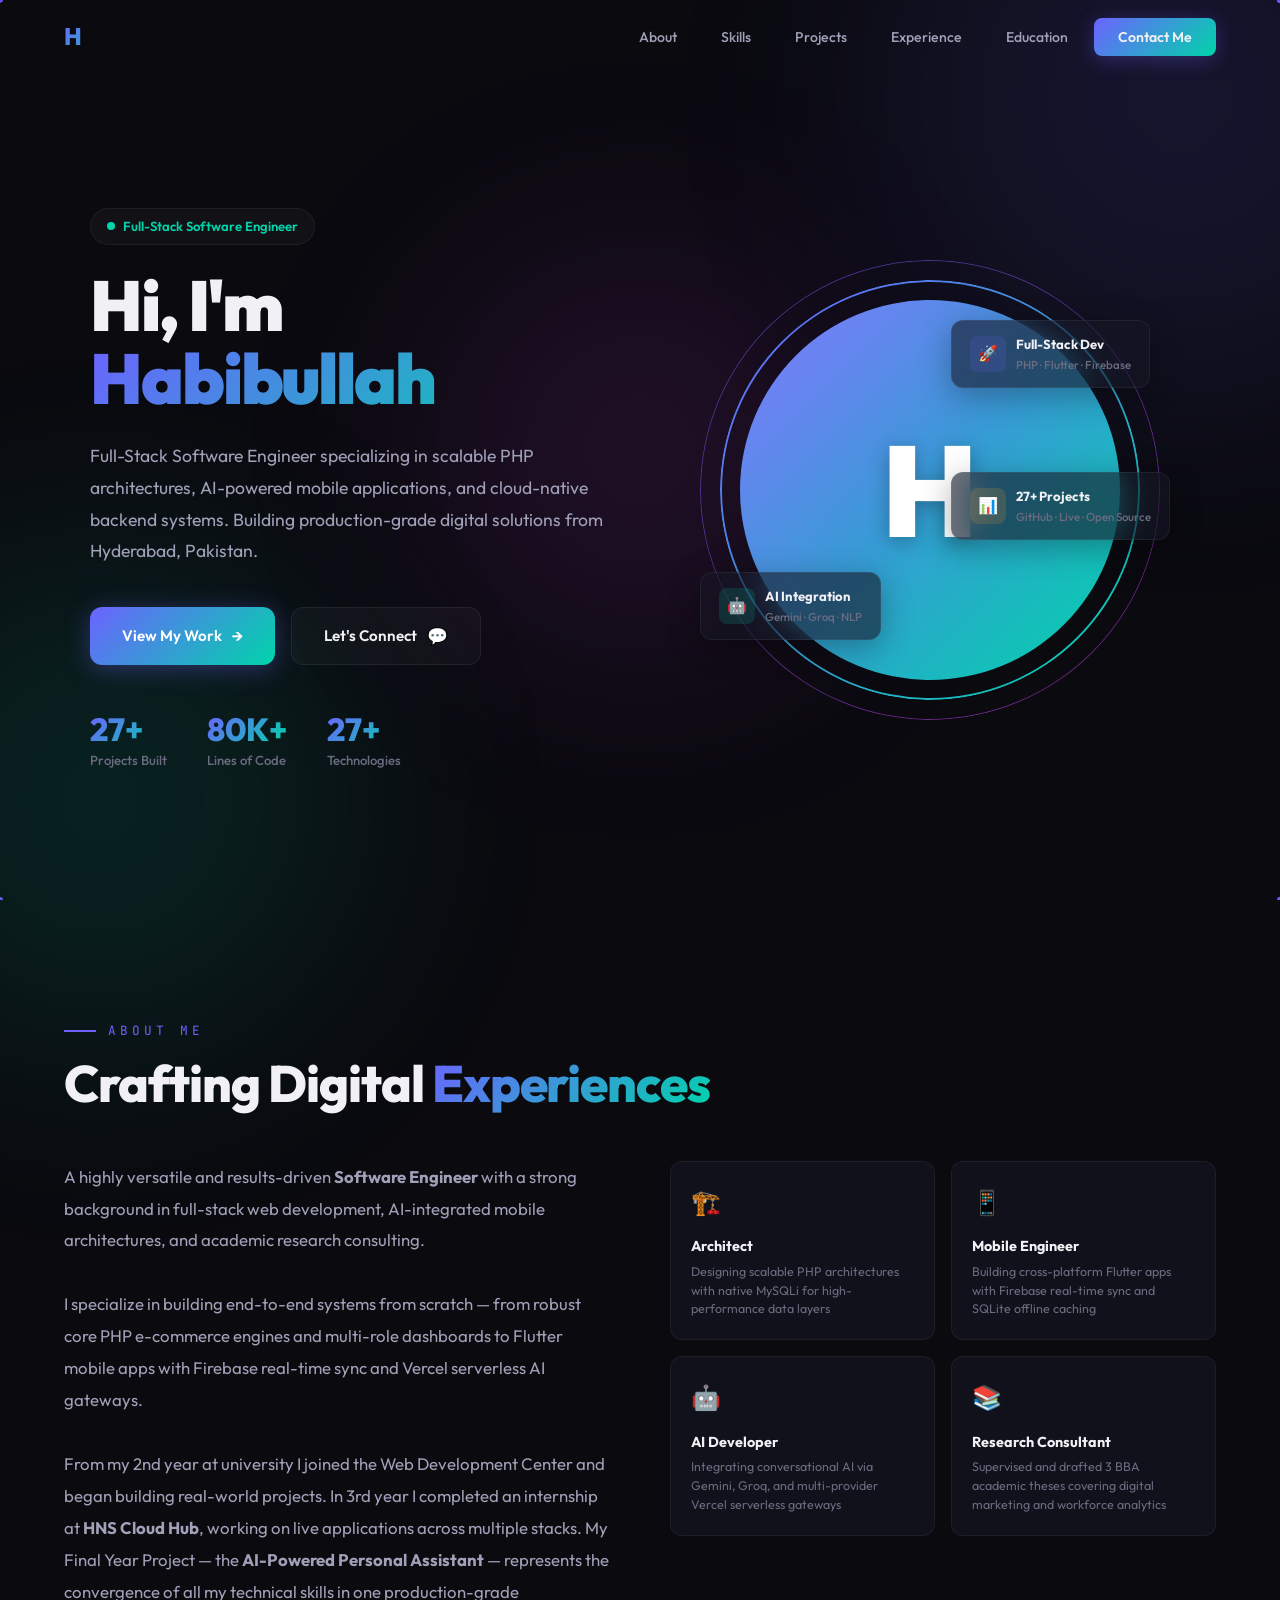
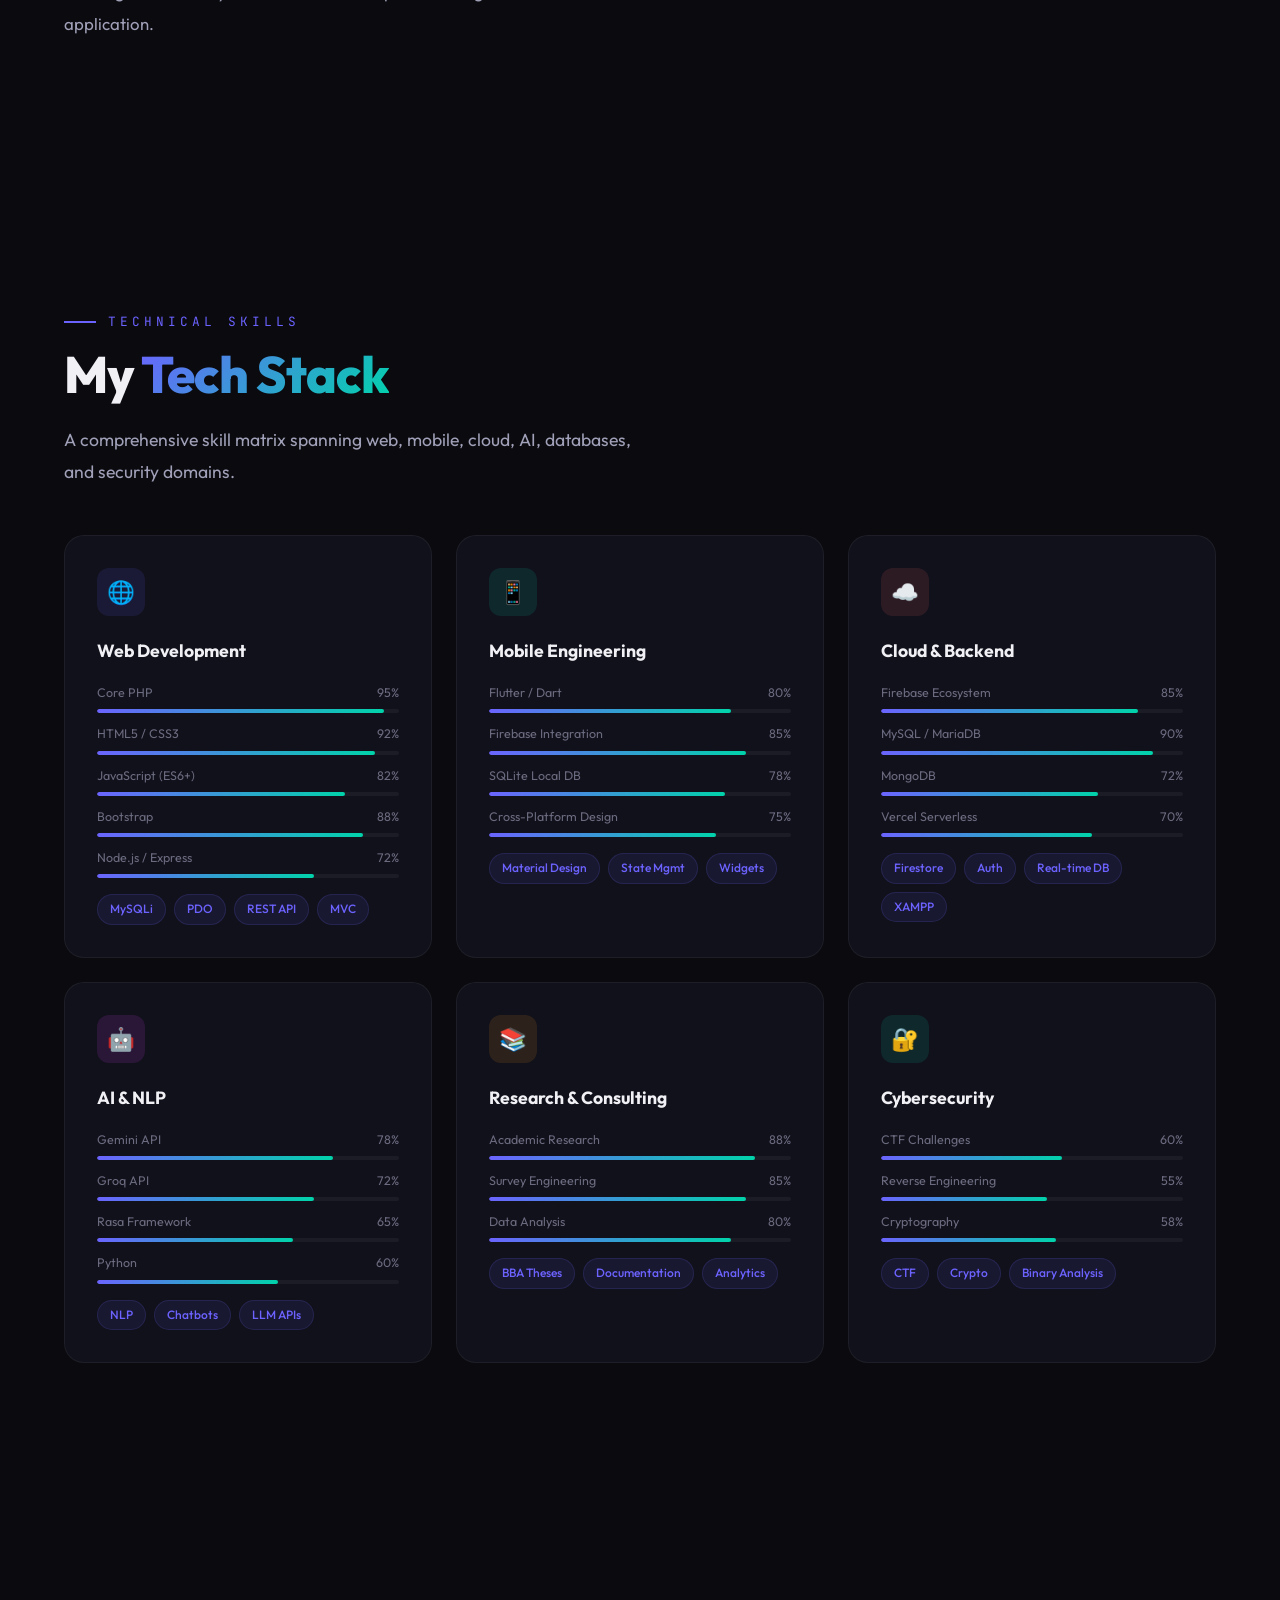
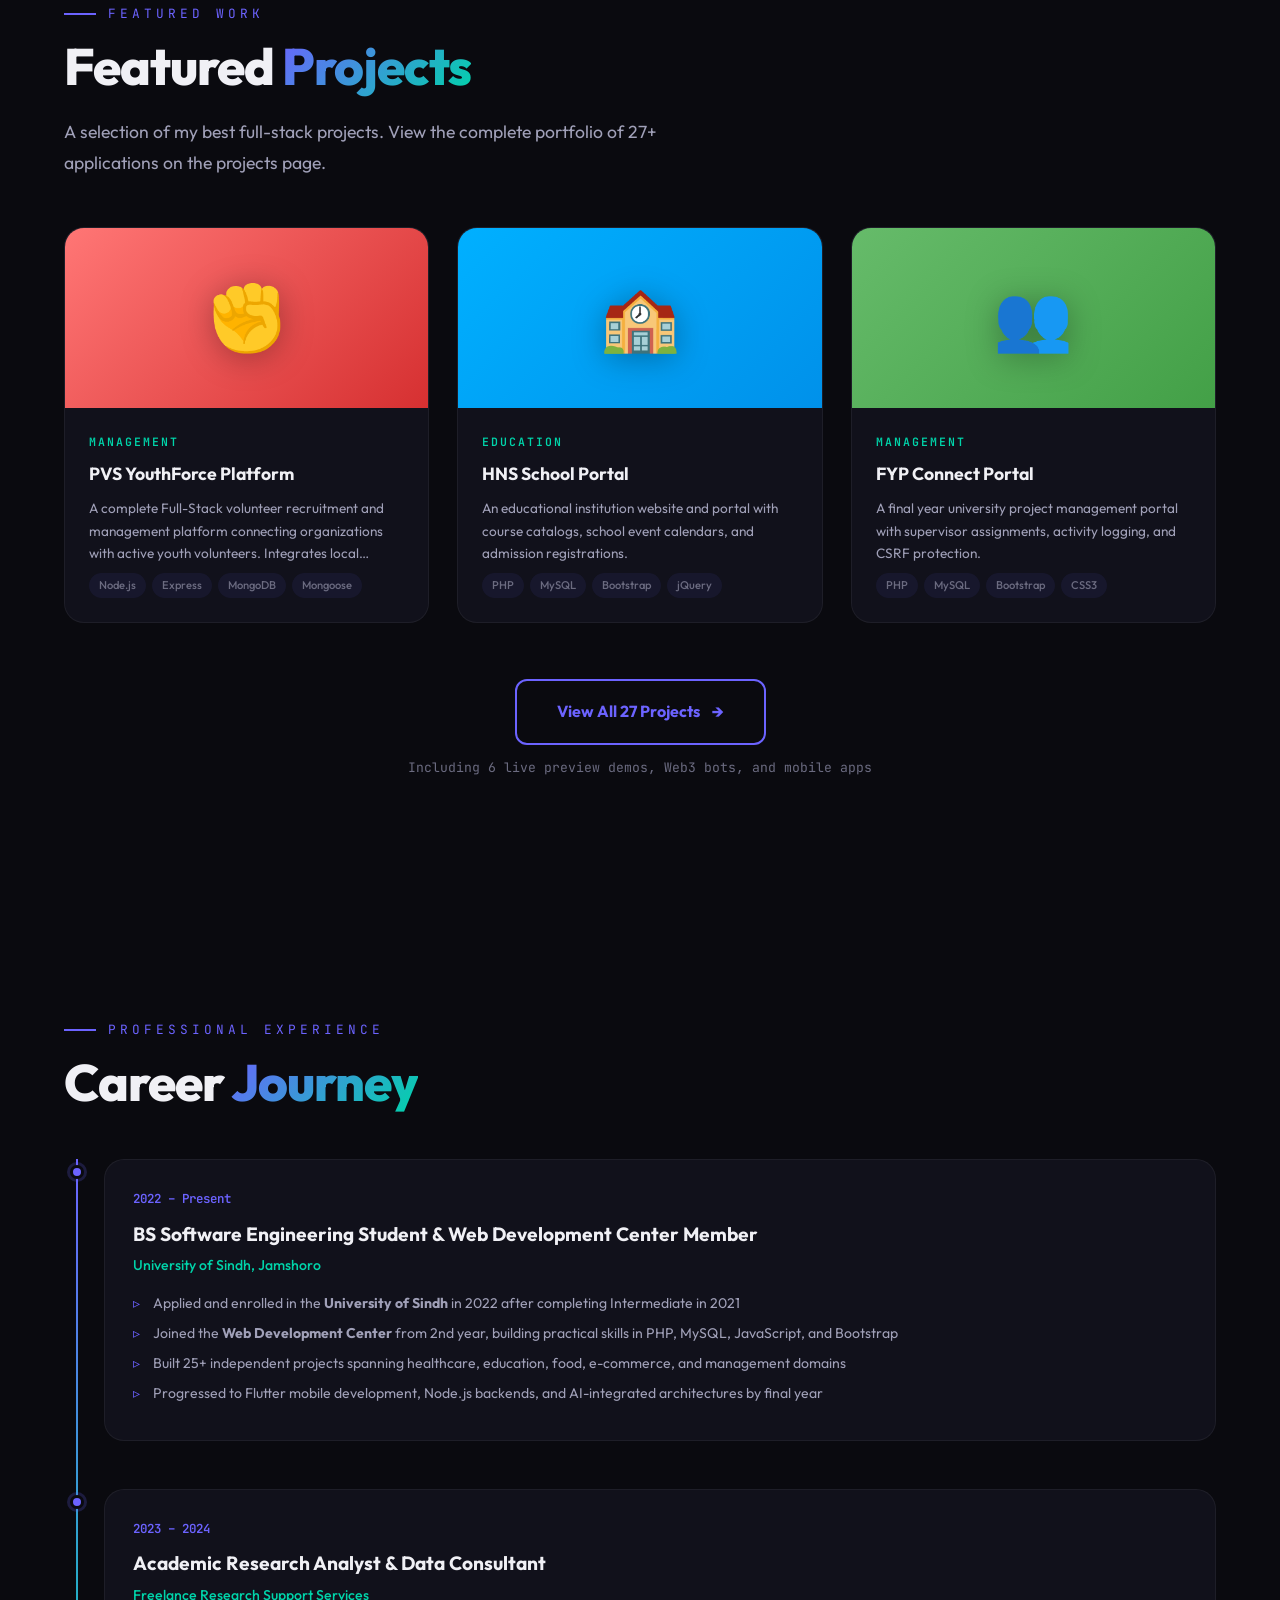
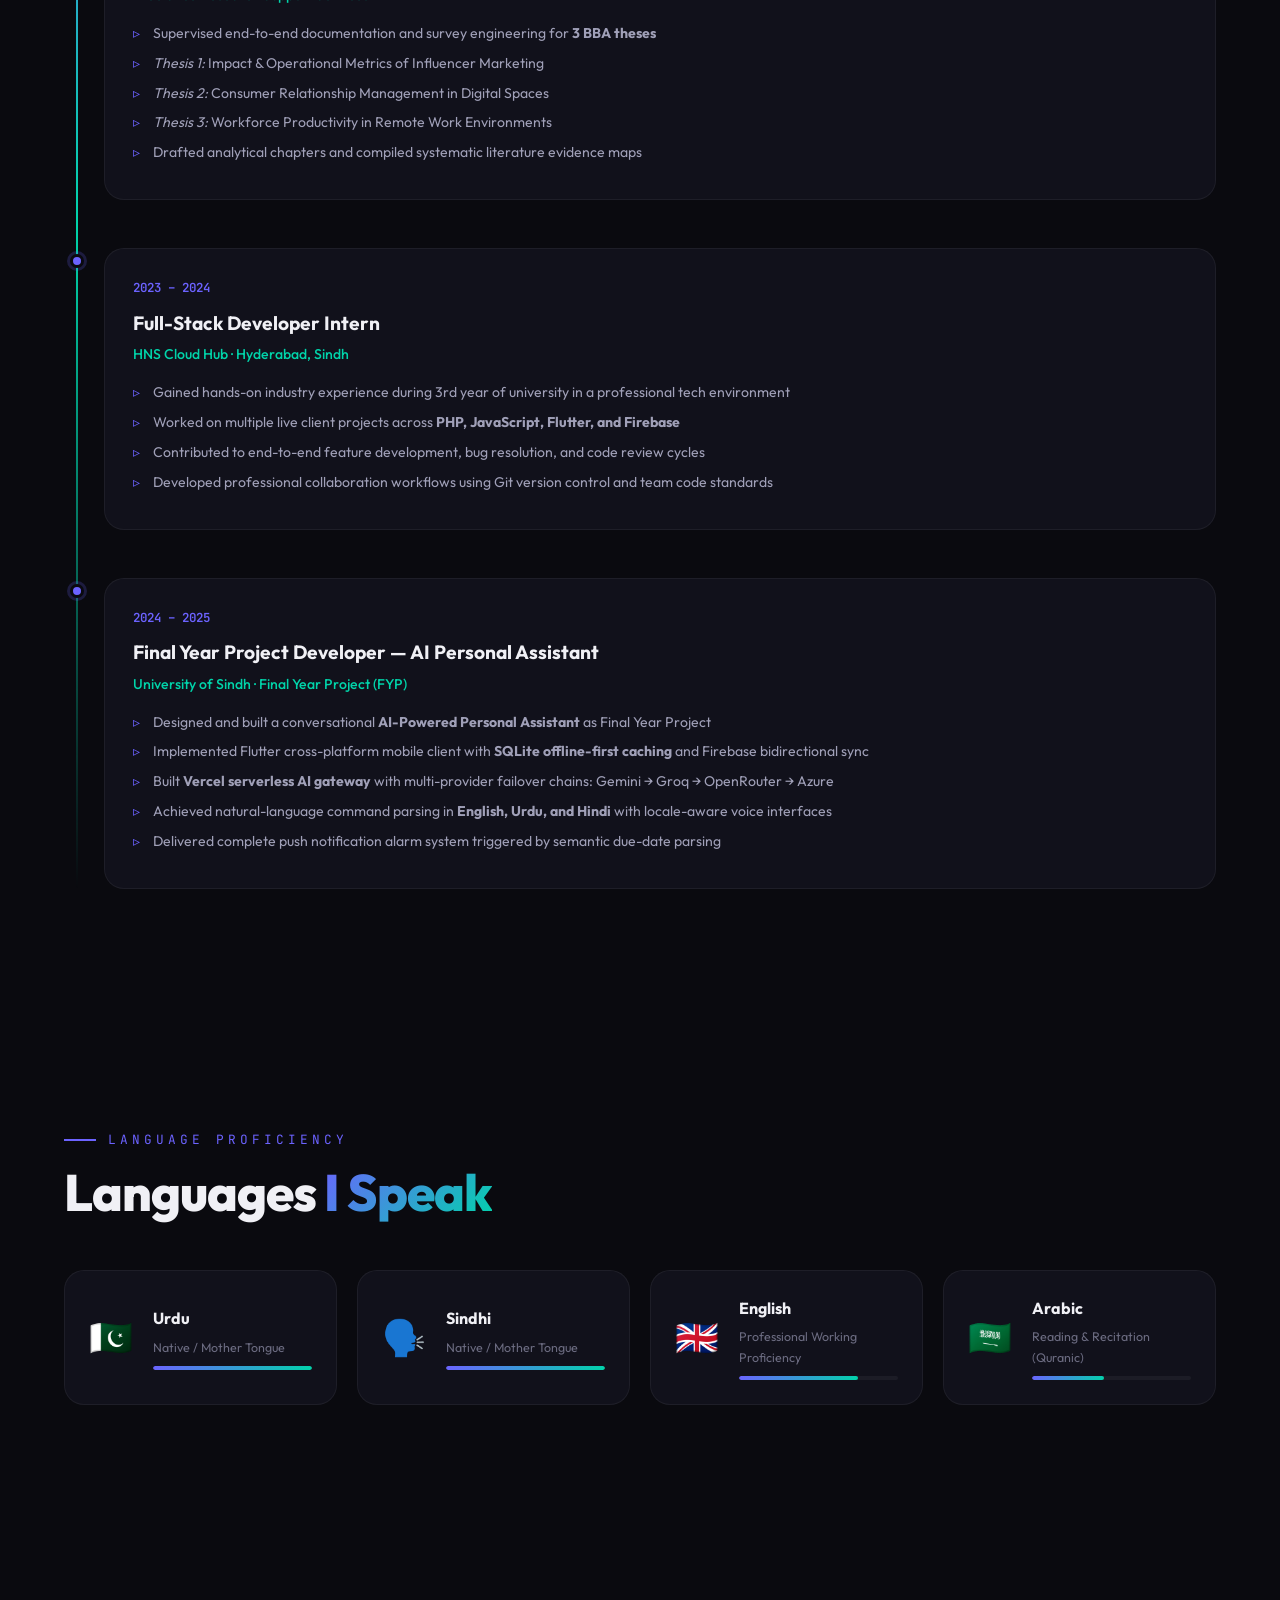
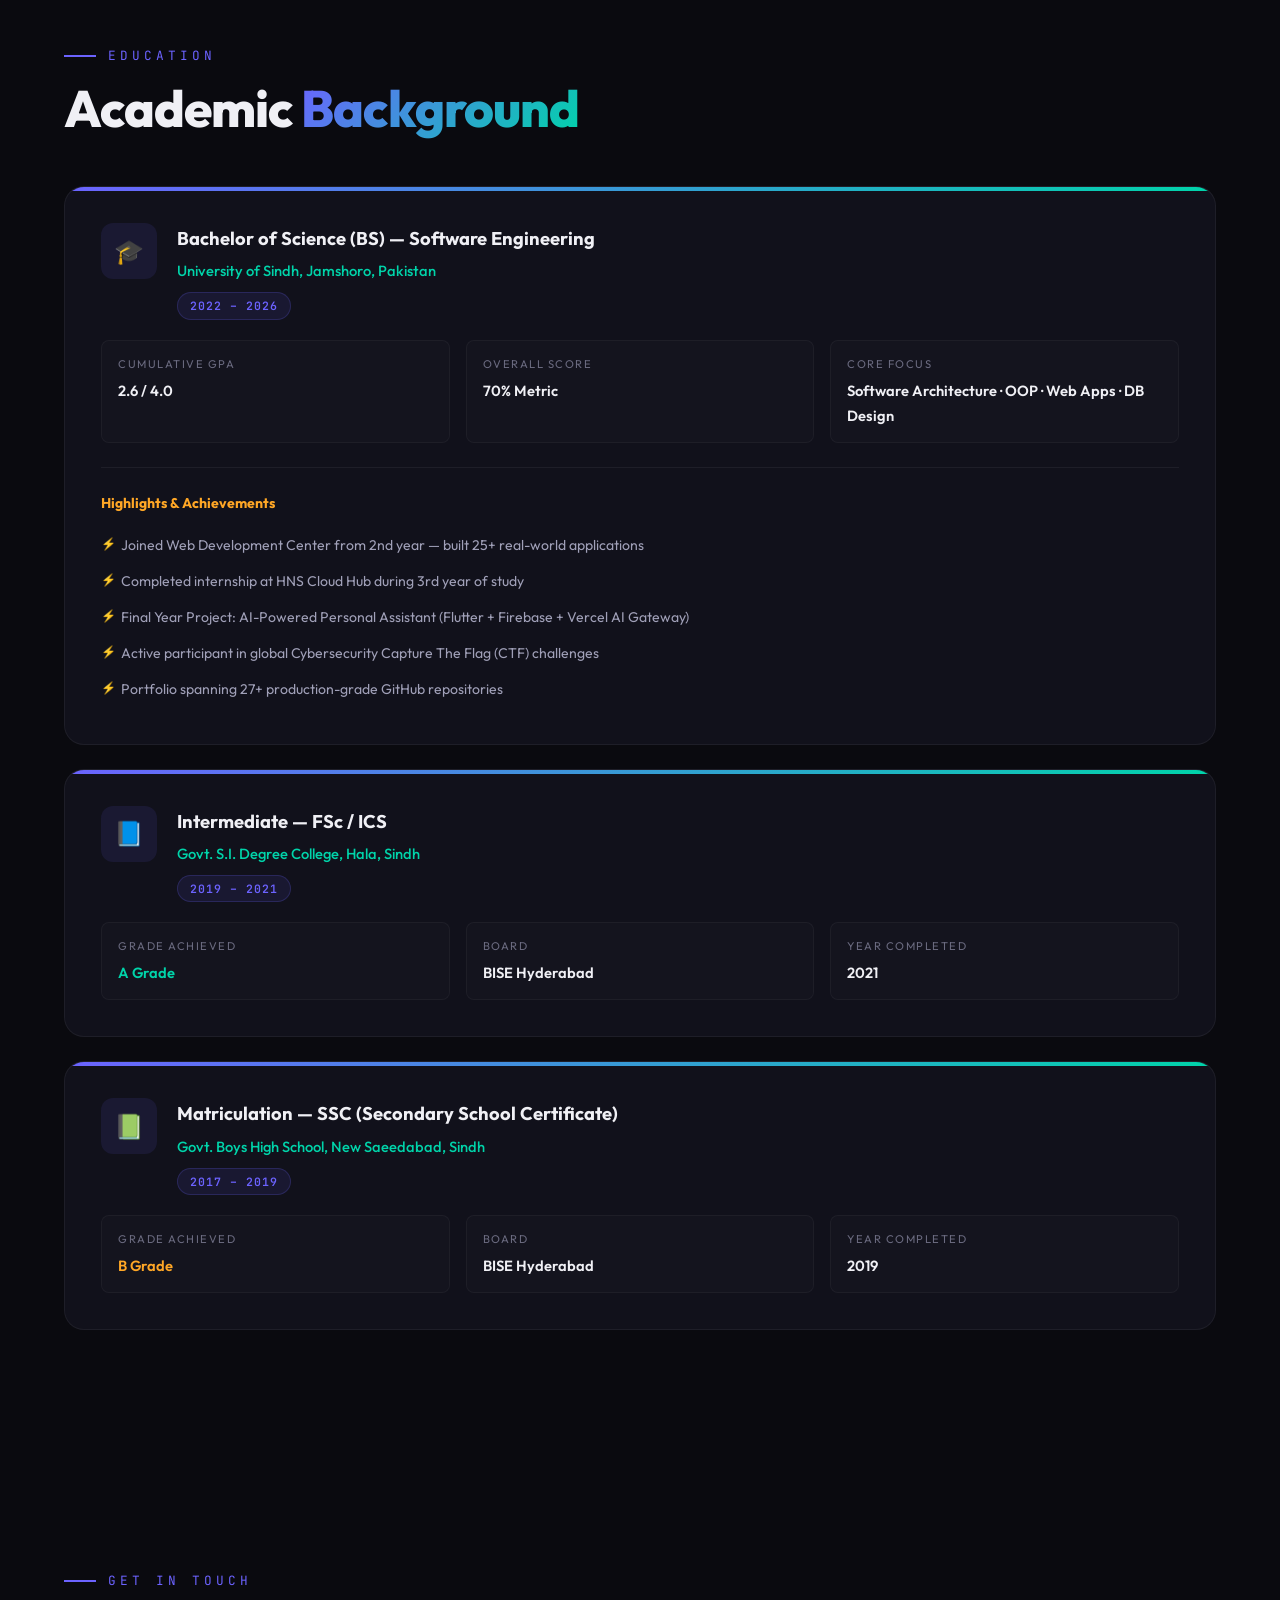
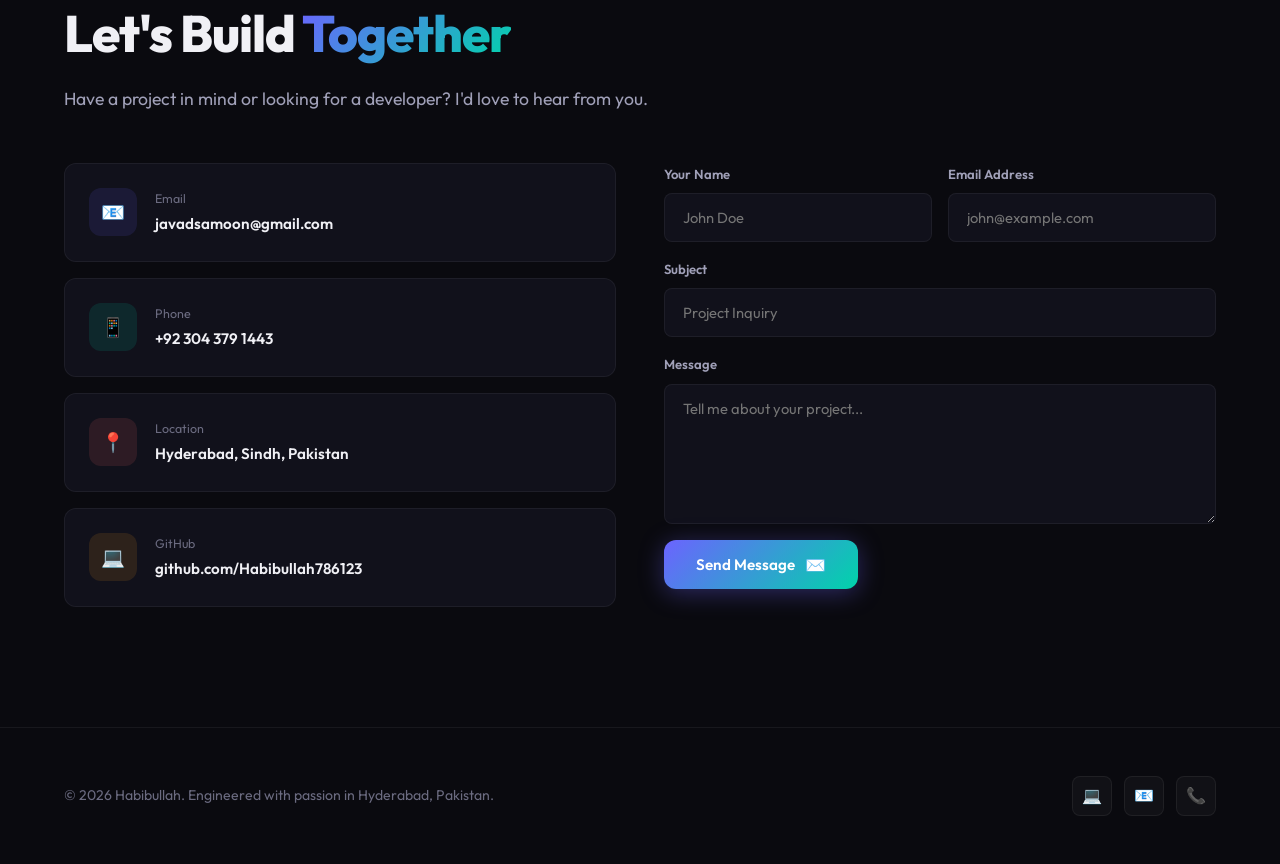
==== commit 272a7bc5: "fix: reverse Career Journey timeline to chronological order 2022 -> 2025" ====
--- a/index.html
+++ b/index.html
@@ -321,7 +321,63 @@
     </div>
     <div class="timeline reveal">
 
-      <!-- Entry 1: FYP 2024-2025 -->
+
+      <!-- Entry 1: University + Web Dev Center (2022 – Present) -->
+      <div class="timeline-item">
+        <div class="timeline-dot"></div>
+        <div class="timeline-card">
+          <div class="timeline-date">2022 – Present</div>
+          <div class="timeline-title">BS Software Engineering Student &amp; Web Development Center Member</div>
+          <div class="timeline-company">University of Sindh, Jamshoro</div>
+          <div class="timeline-desc">
+            <ul>
+              <li>Applied and enrolled in the <strong>University of Sindh</strong> in 2022 after completing Intermediate in 2021</li>
+              <li>Joined the <strong>Web Development Center</strong> from 2nd year, building practical skills in PHP, MySQL, JavaScript, and Bootstrap</li>
+              <li>Built 25+ independent projects spanning healthcare, education, food, e-commerce, and management domains</li>
+              <li>Progressed to Flutter mobile development, Node.js backends, and AI-integrated architectures by final year</li>
+            </ul>
+          </div>
+        </div>
+      </div>
+
+      <!-- Entry 2: Research Analyst (2023 – 2024) -->
+      <div class="timeline-item">
+        <div class="timeline-dot"></div>
+        <div class="timeline-card">
+          <div class="timeline-date">2023 – 2024</div>
+          <div class="timeline-title">Academic Research Analyst &amp; Data Consultant</div>
+          <div class="timeline-company">Freelance Research Support Services</div>
+          <div class="timeline-desc">
+            <ul>
+              <li>Supervised end-to-end documentation and survey engineering for <strong>3 BBA theses</strong></li>
+              <li><em>Thesis 1:</em> Impact &amp; Operational Metrics of Influencer Marketing</li>
+              <li><em>Thesis 2:</em> Consumer Relationship Management in Digital Spaces</li>
+              <li><em>Thesis 3:</em> Workforce Productivity in Remote Work Environments</li>
+              <li>Drafted analytical chapters and compiled systematic literature evidence maps</li>
+            </ul>
+          </div>
+        </div>
+      </div>
+
+      <!-- Entry 3: HNS Cloud Hub Internship (2023 – 2024) -->
+      <div class="timeline-item">
+        <div class="timeline-dot"></div>
+        <div class="timeline-card">
+          <div class="timeline-date">2023 – 2024</div>
+          <div class="timeline-title">Full-Stack Developer Intern</div>
+          <div class="timeline-company">HNS Cloud Hub · Hyderabad, Sindh</div>
+          <div class="timeline-desc">
+            <ul>
+              <li>Gained hands-on industry experience during 3rd year of university in a professional tech environment</li>
+              <li>Worked on multiple live client projects across <strong>PHP, JavaScript, Flutter, and Firebase</strong></li>
+              <li>Contributed to end-to-end feature development, bug resolution, and code review cycles</li>
+              <li>Developed professional collaboration workflows using Git version control and team code standards</li>
+            </ul>
+          </div>
+        </div>
+      </div>
+
+      <!-- Entry 4: FYP 2024 – 2025 -->
       <div class="timeline-item">
         <div class="timeline-dot"></div>
         <div class="timeline-card">
@@ -340,61 +396,6 @@
         </div>
       </div>
 
-      <!-- Entry 2: HNS Cloud Hub Internship -->
-      <div class="timeline-item">
-        <div class="timeline-dot"></div>
-        <div class="timeline-card">
-          <div class="timeline-date">2023 – 2024</div>
-          <div class="timeline-title">Full-Stack Developer Intern</div>
-          <div class="timeline-company">HNS Cloud Hub · Hyderabad, Sindh</div>
-          <div class="timeline-desc">
-            <ul>
-              <li>Gained hands-on industry experience during 3rd year of university in a professional tech environment</li>
-              <li>Worked on multiple live client projects across <strong>PHP, JavaScript, Flutter, and Firebase</strong></li>
-              <li>Contributed to end-to-end feature development, bug resolution, and code review cycles</li>
-              <li>Developed professional collaboration workflows using Git version control and team code standards</li>
-            </ul>
-          </div>
-        </div>
-      </div>
-
-      <!-- Entry 3: Research Analyst -->
-      <div class="timeline-item">
-        <div class="timeline-dot"></div>
-        <div class="timeline-card">
-          <div class="timeline-date">2023 – 2024</div>
-          <div class="timeline-title">Academic Research Analyst &amp; Data Consultant</div>
-          <div class="timeline-company">Freelance Research Support Services</div>
-          <div class="timeline-desc">
-            <ul>
-              <li>Supervised end-to-end documentation and survey engineering for <strong>3 BBA theses</strong></li>
-              <li><em>Thesis 1:</em> Impact &amp; Operational Metrics of Influencer Marketing</li>
-              <li><em>Thesis 2:</em> Consumer Relationship Management in Digital Spaces</li>
-              <li><em>Thesis 3:</em> Workforce Productivity in Remote Work Environments</li>
-              <li>Drafted analytical chapters and compiled systematic literature evidence maps</li>
-            </ul>
-          </div>
-        </div>
-      </div>
-
-      <!-- Entry 4: University + Web Dev Center -->
-      <div class="timeline-item">
-        <div class="timeline-dot"></div>
-        <div class="timeline-card">
-          <div class="timeline-date">2022 – Present</div>
-          <div class="timeline-title">BS Software Engineering Student &amp; Web Development Center Member</div>
-          <div class="timeline-company">University of Sindh, Jamshoro</div>
-          <div class="timeline-desc">
-            <ul>
-              <li>Applied and enrolled in the <strong>University of Sindh</strong> in 2022 after completing Intermediate in 2021</li>
-              <li>Joined the <strong>Web Development Center</strong> from 2nd year, building practical skills in PHP, MySQL, JavaScript, and Bootstrap</li>
-              <li>Built 25+ independent projects spanning healthcare, education, food, e-commerce, and management domains</li>
-              <li>Progressed to Flutter mobile development, Node.js backends, and AI-integrated architectures by final year</li>
-            </ul>
-          </div>
-        </div>
-      </div>
-
     </div>
   </div>
 </section>
